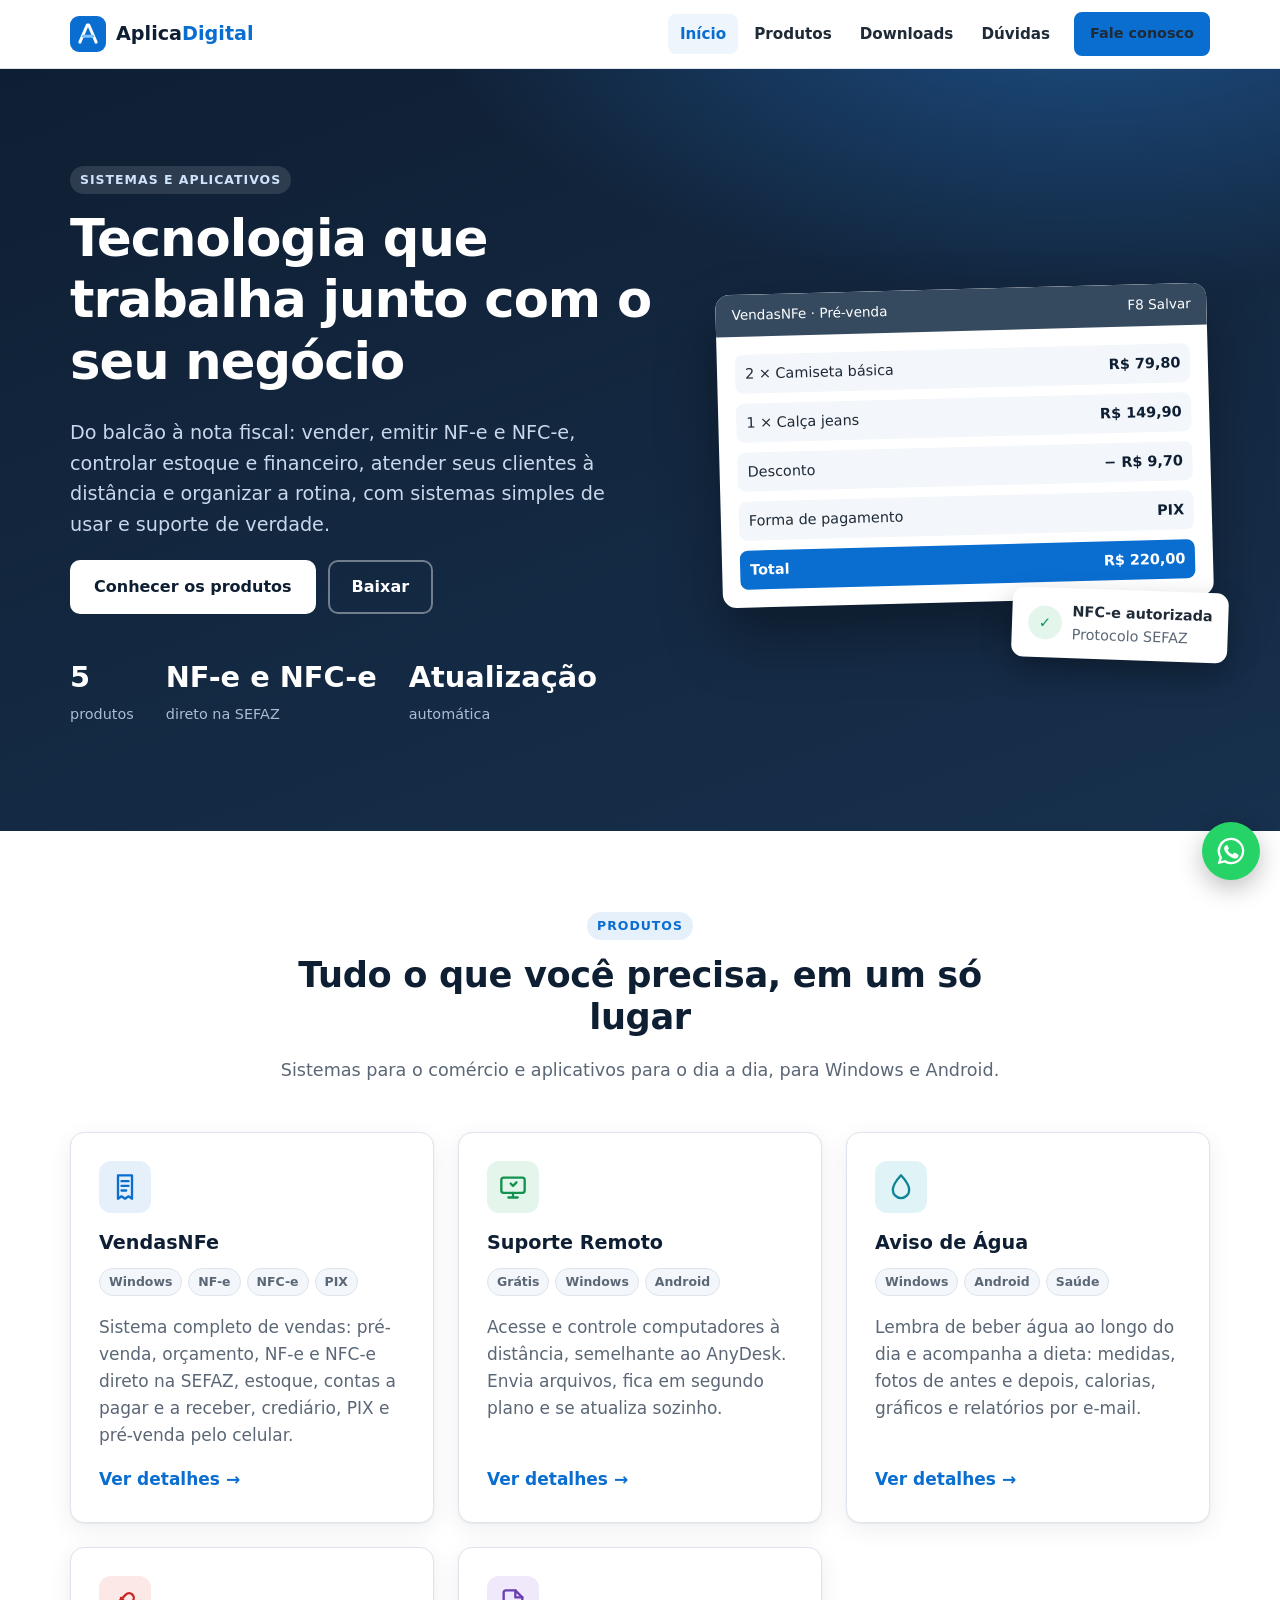
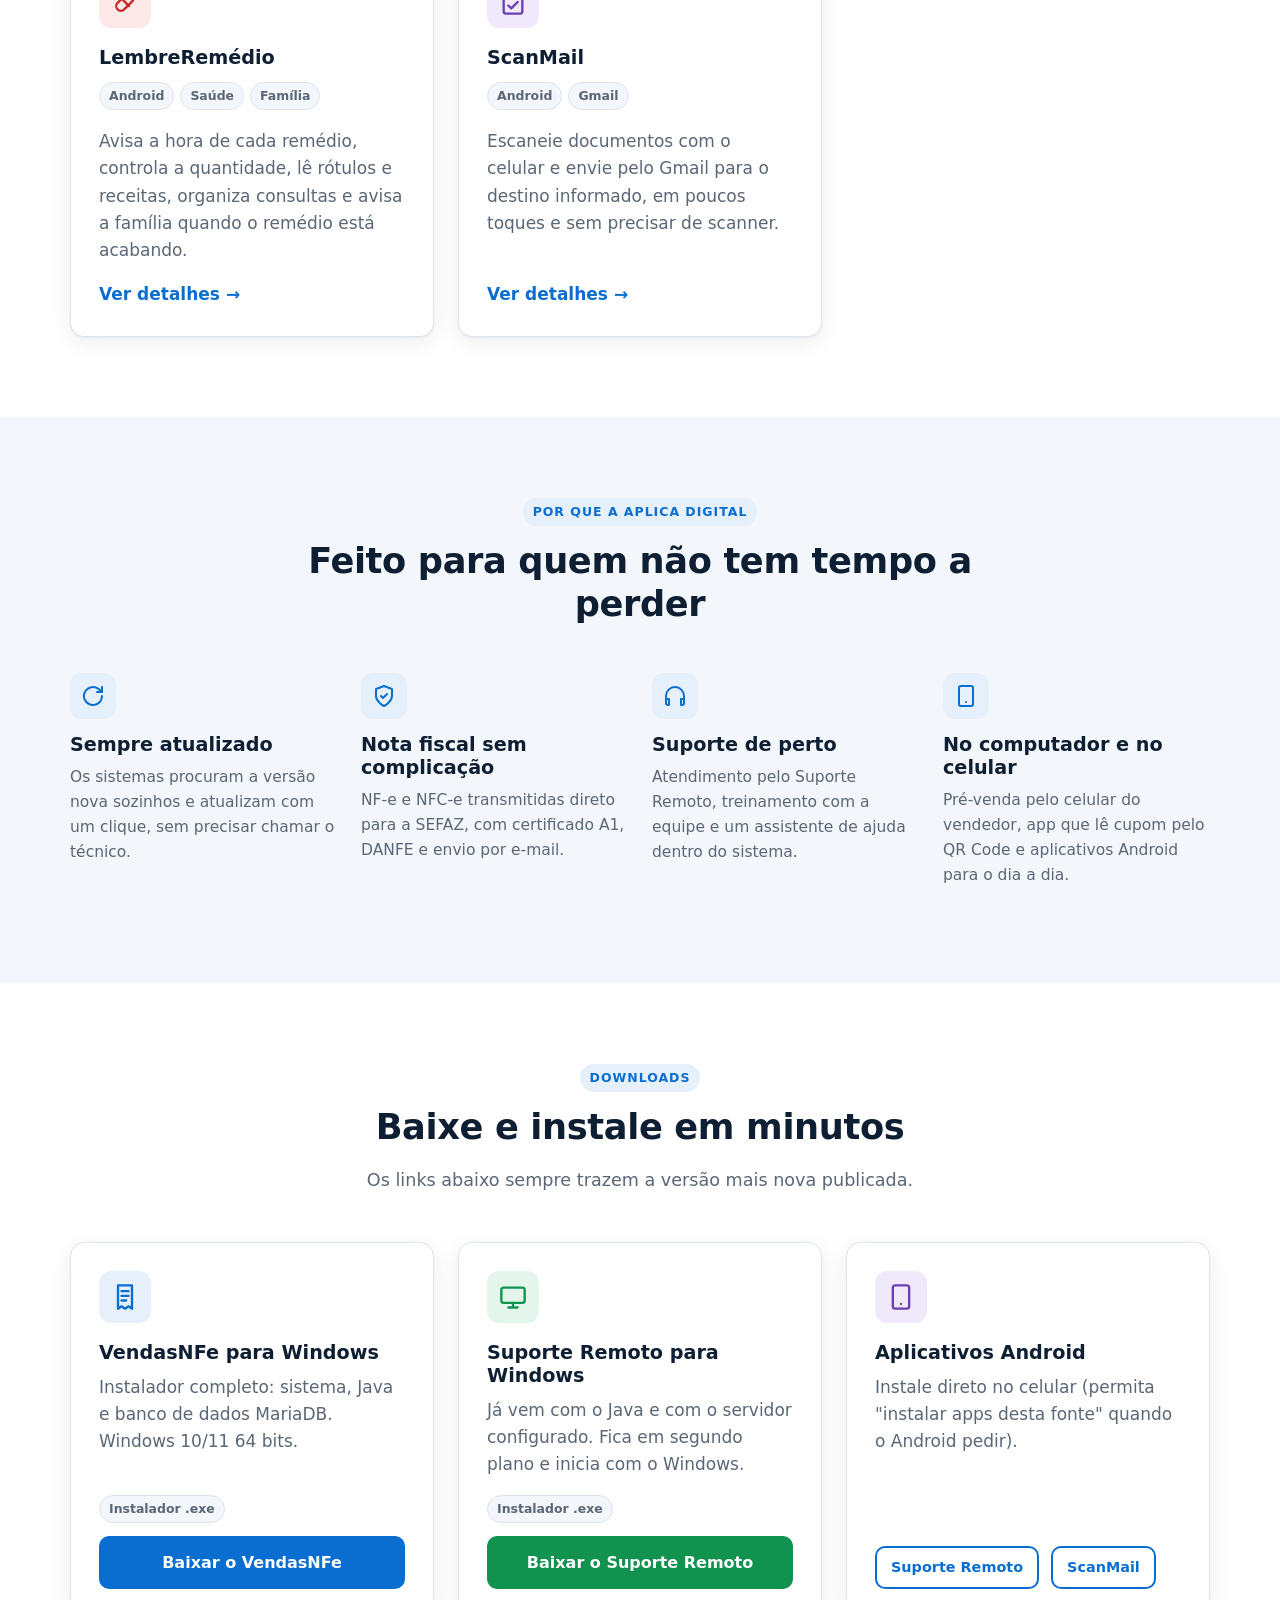
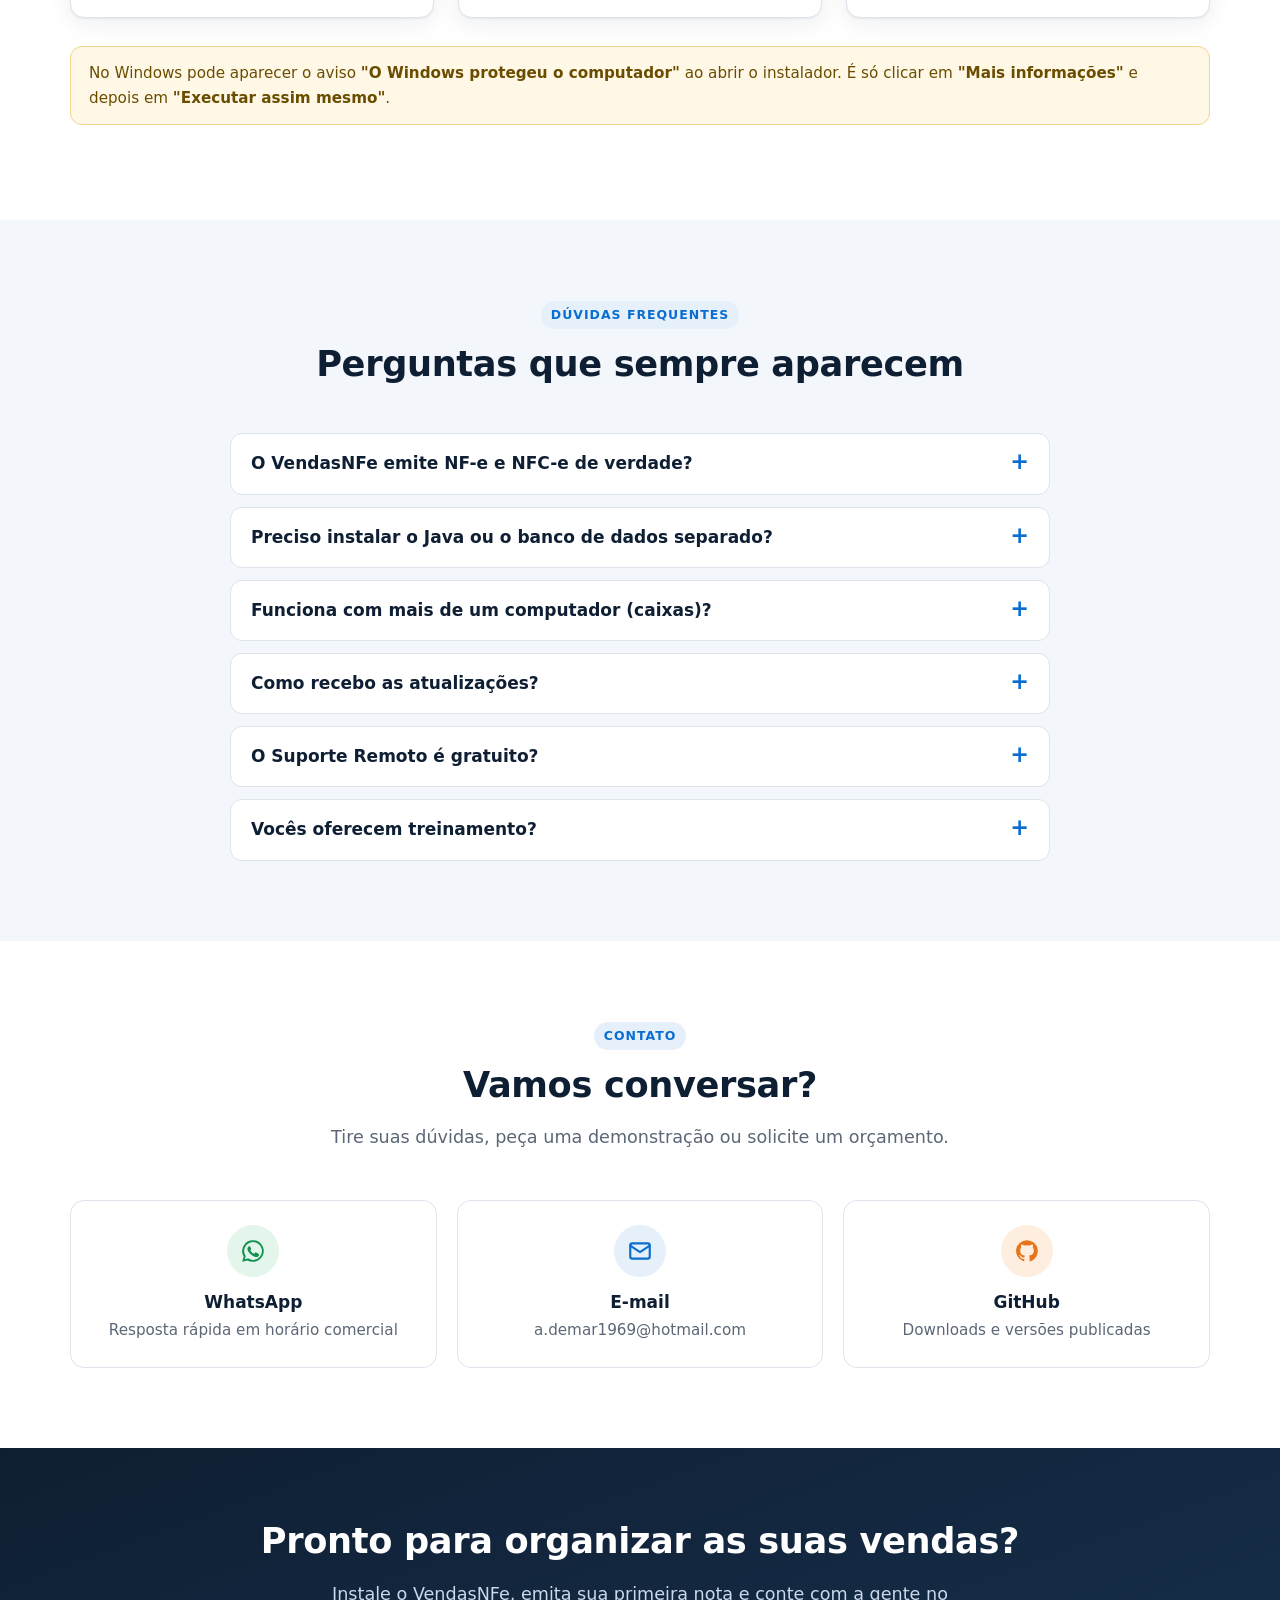
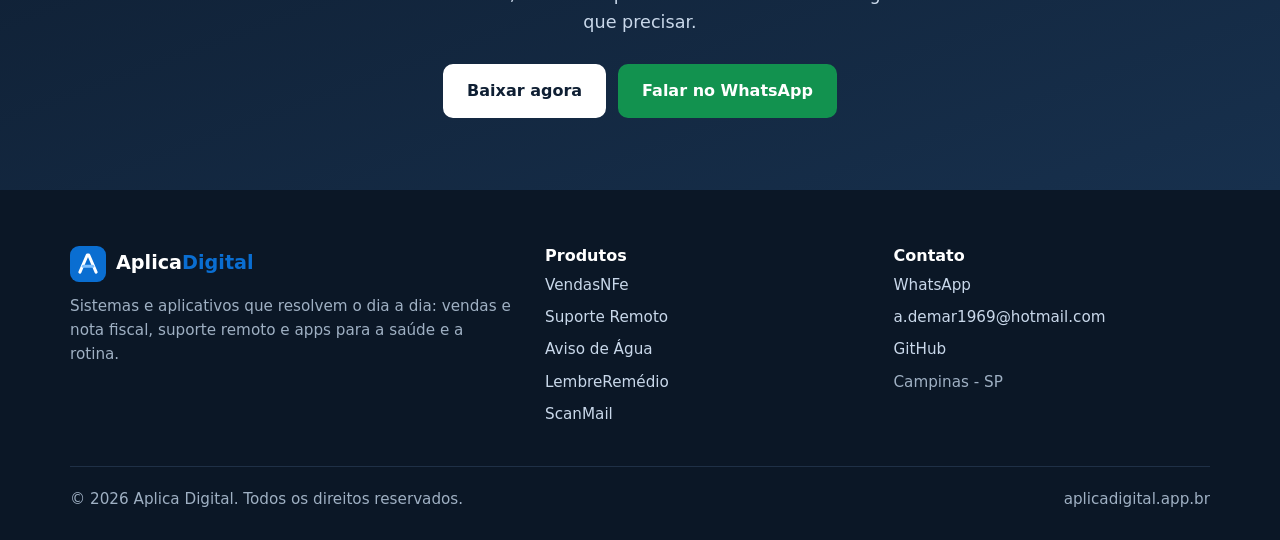
==== index.html @ 0c5839d2 "Remove o NewSystem do site (5 produtos) Co-Authored-By: Claude Opus 5.5 <noreply@anthropic.com>" ====
<!doctype html>
<html lang="pt-BR" data-base="">
<head>
  <meta charset="utf-8">
  <meta name="viewport" content="width=device-width, initial-scale=1">
  <title>Aplica Digital | Sistemas de vendas, nota fiscal e aplicativos</title>
  <meta name="description" content="Aplica Digital: VendasNFe (vendas, NF-e e NFC-e), Suporte Remoto gratuito e aplicativos para o dia a dia. Instale, teste e fale com a gente.">
  <link rel="canonical" href="https://aplicadigital.app.br/">
  <meta property="og:title" content="Aplica Digital">
  <meta property="og:description" content="Sistemas de vendas com NF-e/NFC-e, suporte remoto e aplicativos para o dia a dia.">
  <meta property="og:url" content="https://aplicadigital.app.br/">
  <meta property="og:type" content="website">
  <meta name="theme-color" content="#0f1f33">
  <link rel="icon" href="favicon.svg" type="image/svg+xml">
  <link rel="stylesheet" href="assets/estilo.css">
</head>
<body data-pagina="inicio">

<main>
  <!-- ===================== CAPA ===================== -->
  <section class="capa">
    <div class="container">
      <div>
        <span class="etiqueta">Sistemas e aplicativos</span>
        <h1>Tecnologia que trabalha junto com o seu negócio</h1>
        <p class="lead">Do balcão à nota fiscal: vender, emitir NF-e e NFC-e, controlar estoque e financeiro, atender
          seus clientes à distância e organizar a rotina, com sistemas simples de usar e suporte de verdade.</p>
        <div class="botoes">
          <a class="botao claro" href="#produtos">Conhecer os produtos</a>
          <a class="botao contorno" style="color:#fff;border-color:#ffffff66" href="#downloads">Baixar</a>
        </div>
        <div class="numeros">
          <div><b>5</b><span>produtos</span></div>
          <div><b>NF-e e NFC-e</b><span>direto na SEFAZ</span></div>
          <div><b>Atualização</b><span>automática</span></div>
        </div>
      </div>
      <div class="ilustracao" aria-hidden="true">
        <div class="janela">
          <div class="barra"><span>VendasNFe · Pré-venda</span><span>F8 Salvar</span></div>
          <div class="corpo">
            <div class="linha"><span>2 × Camiseta básica</span><b>R$ 79,80</b></div>
            <div class="linha"><span>1 × Calça jeans</span><b>R$ 149,90</b></div>
            <div class="linha"><span>Desconto</span><b>− R$ 9,70</b></div>
            <div class="linha"><span>Forma de pagamento</span><b>PIX</b></div>
            <div class="linha total"><span>Total</span><b>R$ 220,00</b></div>
          </div>
        </div>
        <div class="selo-flutuante"><i>✓</i><div><b>NFC-e autorizada</b><br><span style="color:#5b6776">Protocolo SEFAZ</span></div></div>
      </div>
    </div>
  </section>

  <!-- ===================== PRODUTOS ===================== -->
  <section class="secao" id="produtos">
    <div class="container">
      <div class="titulo-secao">
        <span class="etiqueta">Produtos</span>
        <h2>Tudo o que você precisa, em um só lugar</h2>
        <p>Sistemas para o comércio e aplicativos para o dia a dia, para Windows e Android.</p>
      </div>
      <div class="grade">
        <article class="cartao">
          <div class="icone c-azul"><svg viewBox="0 0 24 24" fill="none" stroke="currentColor" stroke-width="2" stroke-linecap="round" stroke-linejoin="round"><path d="M6 2h12v20l-3-2-3 2-3-2-3 2Z"/><path d="M9 7h6M9 11h6M9 15h4"/></svg></div>
          <h3>VendasNFe</h3>
          <div class="tags"><span class="tag">Windows</span><span class="tag">NF-e</span><span class="tag">NFC-e</span><span class="tag">PIX</span></div>
          <p>Sistema completo de vendas: pré-venda, orçamento, NF-e e NFC-e direto na SEFAZ, estoque, contas a pagar e a receber, crediário, PIX e pré-venda pelo celular.</p>
          <a class="mais" href="produtos/vendasnfe.html">Ver detalhes</a>
        </article>
        <article class="cartao">
          <div class="icone c-verde"><svg viewBox="0 0 24 24" fill="none" stroke="currentColor" stroke-width="2" stroke-linecap="round" stroke-linejoin="round"><rect x="2" y="4" width="20" height="13" rx="2"/><path d="M8 21h8M12 17v4"/><path d="m10 9 2 2 3-3"/></svg></div>
          <h3>Suporte Remoto</h3>
          <div class="tags"><span class="tag">Grátis</span><span class="tag">Windows</span><span class="tag">Android</span></div>
          <p>Acesse e controle computadores à distância, semelhante ao AnyDesk. Envia arquivos, fica em segundo plano e se atualiza sozinho.</p>
          <a class="mais" href="produtos/suporte-remoto.html">Ver detalhes</a>
        </article>
        <article class="cartao">
          <div class="icone c-agua"><svg viewBox="0 0 24 24" fill="none" stroke="currentColor" stroke-width="2" stroke-linecap="round" stroke-linejoin="round"><path d="M12 2s7 7.6 7 12.5a7 7 0 0 1-14 0C5 9.6 12 2 12 2Z"/></svg></div>
          <h3>Aviso de Água</h3>
          <div class="tags"><span class="tag">Windows</span><span class="tag">Android</span><span class="tag">Saúde</span></div>
          <p>Lembra de beber água ao longo do dia e acompanha a dieta: medidas, fotos de antes e depois, calorias, gráficos e relatórios por e-mail.</p>
          <a class="mais" href="produtos/aviso-de-agua.html">Ver detalhes</a>
        </article>
        <article class="cartao">
          <div class="icone c-vermelho"><svg viewBox="0 0 24 24" fill="none" stroke="currentColor" stroke-width="2" stroke-linecap="round" stroke-linejoin="round"><rect x="3" y="8" width="18" height="8" rx="4" transform="rotate(-45 12 12)"/><path d="m8.5 8.5 7 7"/></svg></div>
          <h3>LembreRemédio</h3>
          <div class="tags"><span class="tag">Android</span><span class="tag">Saúde</span><span class="tag">Família</span></div>
          <p>Avisa a hora de cada remédio, controla a quantidade, lê rótulos e receitas, organiza consultas e avisa a família quando o remédio está acabando.</p>
          <a class="mais" href="produtos/lembre-remedio.html">Ver detalhes</a>
        </article>
        <article class="cartao">
          <div class="icone c-roxo"><svg viewBox="0 0 24 24" fill="none" stroke="currentColor" stroke-width="2" stroke-linecap="round" stroke-linejoin="round"><path d="M14 2H6a2 2 0 0 0-2 2v16a2 2 0 0 0 2 2h12a2 2 0 0 0 2-2V8Z"/><path d="M14 2v6h6"/><path d="m8 15 2.5 2.5L16 12"/></svg></div>
          <h3>ScanMail</h3>
          <div class="tags"><span class="tag">Android</span><span class="tag">Gmail</span></div>
          <p>Escaneie documentos com o celular e envie pelo Gmail para o destino informado, em poucos toques e sem precisar de scanner.</p>
          <a class="mais" href="produtos/scanmail.html">Ver detalhes</a>
        </article>
      </div>
    </div>
  </section>

  <!-- ===================== VANTAGENS ===================== -->
  <section class="secao cinza">
    <div class="container">
      <div class="titulo-secao">
        <span class="etiqueta">Por que a Aplica Digital</span>
        <h2>Feito para quem não tem tempo a perder</h2>
      </div>
      <div class="vantagens">
        <div class="vantagem">
          <div class="icone"><svg viewBox="0 0 24 24" fill="none" stroke="currentColor" stroke-width="2" stroke-linecap="round" stroke-linejoin="round"><path d="M21 12a9 9 0 1 1-3-6.7L21 8"/><path d="M21 3v5h-5"/></svg></div>
          <h3>Sempre atualizado</h3>
          <p>Os sistemas procuram a versão nova sozinhos e atualizam com um clique, sem precisar chamar o técnico.</p>
        </div>
        <div class="vantagem">
          <div class="icone"><svg viewBox="0 0 24 24" fill="none" stroke="currentColor" stroke-width="2" stroke-linecap="round" stroke-linejoin="round"><path d="M12 22s8-4 8-10V5l-8-3-8 3v7c0 6 8 10 8 10Z"/><path d="m9 12 2 2 4-4"/></svg></div>
          <h3>Nota fiscal sem complicação</h3>
          <p>NF-e e NFC-e transmitidas direto para a SEFAZ, com certificado A1, DANFE e envio por e-mail.</p>
        </div>
        <div class="vantagem">
          <div class="icone"><svg viewBox="0 0 24 24" fill="none" stroke="currentColor" stroke-width="2" stroke-linecap="round" stroke-linejoin="round"><path d="M3 18v-6a9 9 0 0 1 18 0v6"/><path d="M21 19a2 2 0 0 1-2 2h-1v-6h3ZM3 19a2 2 0 0 0 2 2h1v-6H3Z"/></svg></div>
          <h3>Suporte de perto</h3>
          <p>Atendimento pelo Suporte Remoto, treinamento com a equipe e um assistente de ajuda dentro do sistema.</p>
        </div>
        <div class="vantagem">
          <div class="icone"><svg viewBox="0 0 24 24" fill="none" stroke="currentColor" stroke-width="2" stroke-linecap="round" stroke-linejoin="round"><rect x="5" y="2" width="14" height="20" rx="2"/><path d="M12 18h.01"/></svg></div>
          <h3>No computador e no celular</h3>
          <p>Pré-venda pelo celular do vendedor, app que lê cupom pelo QR Code e aplicativos Android para o dia a dia.</p>
        </div>
      </div>
    </div>
  </section>

  <!-- ===================== DOWNLOADS ===================== -->
  <section class="secao" id="downloads">
    <div class="container">
      <div class="titulo-secao">
        <span class="etiqueta">Downloads</span>
        <h2>Baixe e instale em minutos</h2>
        <p>Os links abaixo sempre trazem a versão mais nova publicada.</p>
      </div>
      <div class="grade">
        <div class="cartao">
          <div class="icone c-azul"><svg viewBox="0 0 24 24" fill="none" stroke="currentColor" stroke-width="2" stroke-linecap="round" stroke-linejoin="round"><path d="M6 2h12v20l-3-2-3 2-3-2-3 2Z"/><path d="M9 7h6M9 11h6M9 15h4"/></svg></div>
          <h3>VendasNFe para Windows</h3>
          <p>Instalador completo: sistema, Java e banco de dados MariaDB. Windows 10/11 64 bits.</p>
          <p class="tag" id="v-vendas" style="align-self:flex-start;flex:none">Instalador .exe</p>
          <a class="botao" data-release="ademar1969/InstaladorVendasNfe" data-arquivo="^VendasNFe-Setup-.*\.exe$" data-versao-em="v-vendas"
             href="https://github.com/ademar1969/InstaladorVendasNfe/releases/latest">Baixar o VendasNFe</a>
        </div>
        <div class="cartao">
          <div class="icone c-verde"><svg viewBox="0 0 24 24" fill="none" stroke="currentColor" stroke-width="2" stroke-linecap="round" stroke-linejoin="round"><rect x="2" y="4" width="20" height="13" rx="2"/><path d="M8 21h8M12 17v4"/></svg></div>
          <h3>Suporte Remoto para Windows</h3>
          <p>Já vem com o Java e com o servidor configurado. Fica em segundo plano e inicia com o Windows.</p>
          <p class="tag" id="v-remoto" style="align-self:flex-start;flex:none">Instalador .exe</p>
          <a class="botao verde" data-release="ademar1969/suporte-remoto" data-arquivo="^SuporteRemoto-Setup-.*\.exe$" data-versao-em="v-remoto"
             href="https://github.com/ademar1969/suporte-remoto/releases/latest">Baixar o Suporte Remoto</a>
        </div>
        <div class="cartao">
          <div class="icone c-roxo"><svg viewBox="0 0 24 24" fill="none" stroke="currentColor" stroke-width="2" stroke-linecap="round" stroke-linejoin="round"><rect x="5" y="2" width="14" height="20" rx="2"/><path d="M12 18h.01"/></svg></div>
          <h3>Aplicativos Android</h3>
          <p>Instale direto no celular (permita "instalar apps desta fonte" quando o Android pedir).</p>
          <div class="botoes" style="margin-top:auto">
            <a class="botao contorno pequeno" data-release="ademar1969/suporte-remoto" data-arquivo="\.apk$"
               href="https://github.com/ademar1969/suporte-remoto/releases/latest">Suporte Remoto</a>
            <a class="botao contorno pequeno" data-release="ademar1969/scanmail" data-arquivo="\.apk$"
               href="https://github.com/ademar1969/scanmail/releases/latest">ScanMail</a>
          </div>
        </div>
      </div>
      <p class="aviso" style="margin-top:28px">No Windows pode aparecer o aviso <b>"O Windows protegeu o computador"</b> ao abrir o instalador.
        É só clicar em <b>"Mais informações"</b> e depois em <b>"Executar assim mesmo"</b>.</p>
    </div>
  </section>

  <!-- ===================== DUVIDAS ===================== -->
  <section class="secao cinza" id="duvidas">
    <div class="container">
      <div class="titulo-secao">
        <span class="etiqueta">Dúvidas frequentes</span>
        <h2>Perguntas que sempre aparecem</h2>
      </div>
      <div class="perguntas">
        <details><summary>O VendasNFe emite NF-e e NFC-e de verdade?</summary>
          <p>Sim. O sistema transmite direto para os webservices da SEFAZ (NF-e 4.00 e NFC-e), com certificado digital A1. Também consulta e cancela notas na SEFAZ e envia o DANFE por e-mail.</p></details>
        <details><summary>Preciso instalar o Java ou o banco de dados separado?</summary>
          <p>Não. O instalador do VendasNFe já instala o Java e o MariaDB, cria o banco e os atalhos. O Suporte Remoto também já vem com o Java.</p></details>
        <details><summary>Funciona com mais de um computador (caixas)?</summary>
          <p>Sim. Um computador fica como servidor do banco de dados e os outros caixas apontam para ele. O banco também pode ficar em um servidor na nuvem.</p></details>
        <details><summary>Como recebo as atualizações?</summary>
          <p>Automaticamente. Ao entrar, o sistema procura versão nova, mostra o que mudou e atualiza com um clique. Você pode deixar para depois.</p></details>
        <details><summary>O Suporte Remoto é gratuito?</summary>
          <p>Sim. Basta instalar, passar o número do ID que aparece na tela e quem vai te atender se conecta com a sua permissão.</p></details>
        <details><summary>Vocês oferecem treinamento?</summary>
          <p>Sim. Pelo próprio VendasNFe dá para agendar um treinamento com a equipe, além do assistente de ajuda que explica cada tela.</p></details>
      </div>
    </div>
  </section>

  <!-- ===================== CONTATO ===================== -->
  <section class="secao" id="contato">
    <div class="container">
      <div class="titulo-secao">
        <span class="etiqueta">Contato</span>
        <h2>Vamos conversar?</h2>
        <p>Tire suas dúvidas, peça uma demonstração ou solicite um orçamento.</p>
      </div>
      <div class="contatos" id="lista-contatos"></div>
    </div>
  </section>

  <section class="chamada">
    <div class="container">
      <h2>Pronto para organizar as suas vendas?</h2>
      <p>Instale o VendasNFe, emita sua primeira nota e conte com a gente no que precisar.</p>
      <div class="botoes">
        <a class="botao claro" href="#downloads">Baixar agora</a>
        <a class="botao verde" href="#contato" data-whats="Olá! Quero conhecer o VendasNFe.">Falar no WhatsApp</a>
      </div>
    </div>
  </section>
</main>

<script src="assets/site.js"></script>
</body>
</html>
---- assets/estilo.css ----
/* Aplica Digital - estilo do site */
:root {
  --azul: #0a6ed1;
  --azul-escuro: #0854a0;
  --marinho: #0f1f33;
  --marinho-2: #17304d;
  --texto: #1f2a37;
  --texto-2: #5b6776;
  --fundo: #ffffff;
  --fundo-2: #f3f6fa;
  --borda: #dde4ec;
  --verde: #12924f;
  --laranja: #e8731a;
  --raio: 14px;
  --sombra: 0 1px 2px rgba(15, 31, 51, .06), 0 6px 24px rgba(15, 31, 51, .07);
  --largura: 1140px;
}
* { box-sizing: border-box; }
html { scroll-behavior: smooth; }
[id] { scroll-margin-top: 76px; }
body {
  margin: 0;
  font-family: "Segoe UI", system-ui, -apple-system, Roboto, "Helvetica Neue", Arial, sans-serif;
  font-size: 17px;
  line-height: 1.6;
  color: var(--texto);
  background: var(--fundo);
}
img, svg { max-width: 100%; display: block; }
a { color: var(--azul); }
h1, h2, h3 { line-height: 1.2; margin: 0 0 .5em; color: var(--marinho); }
h1 { font-size: clamp(2rem, 4.5vw, 3.2rem); letter-spacing: -.02em; }
h2 { font-size: clamp(1.6rem, 3vw, 2.2rem); letter-spacing: -.01em; }
h3 { font-size: 1.2rem; }
p { margin: 0 0 1em; }
.container { width: min(var(--largura), 100% - 32px); margin-inline: auto; }
.secao { padding: 80px 0; }
.secao.cinza { background: var(--fundo-2); }
.titulo-secao { text-align: center; max-width: 720px; margin: 0 auto 48px; }
.titulo-secao p { color: var(--texto-2); font-size: 1.1rem; }
.etiqueta {
  display: inline-block; font-size: .78rem; font-weight: 700; letter-spacing: .08em; text-transform: uppercase;
  color: var(--azul); background: #e6f0fb; padding: 4px 10px; border-radius: 999px; margin-bottom: 14px;
}

/* ---------- topo */
.topo {
  position: sticky; top: 0; z-index: 50; background: rgba(255, 255, 255, .92);
  backdrop-filter: saturate(180%) blur(10px); border-bottom: 1px solid var(--borda);
}
.topo .container { display: flex; align-items: center; justify-content: space-between; height: 68px; gap: 16px; }
.marca { display: flex; align-items: center; gap: 10px; text-decoration: none; color: var(--marinho); font-weight: 800; font-size: 1.2rem; }
.marca svg { width: 36px; height: 36px; }
.marca span b { color: var(--azul); }
.menu { display: flex; align-items: center; gap: 4px; }
.menu a { text-decoration: none; color: var(--texto); font-weight: 600; font-size: .95rem; padding: 8px 12px; border-radius: 8px; }
.menu a:hover, .menu a.ativo { color: var(--azul); background: #eef5fd; }
.menu .botao { margin-left: 8px; }
.abrir-menu { display: none; background: none; border: 1px solid var(--borda); border-radius: 8px; padding: 8px 10px; cursor: pointer; }
.abrir-menu svg { width: 22px; height: 22px; }

/* ---------- botoes */
.botao {
  display: inline-flex; align-items: center; justify-content: center; gap: 8px;
  padding: 12px 22px; border-radius: 10px; font-weight: 700; font-size: 1rem; text-decoration: none;
  border: 2px solid var(--azul); background: var(--azul); color: #fff; cursor: pointer; transition: .15s;
}
.botao:hover { background: var(--azul-escuro); border-color: var(--azul-escuro); }
.botao.contorno { background: transparent; color: var(--azul); }
.botao.contorno:hover { background: #eef5fd; }
.botao.claro { background: #fff; color: var(--marinho); border-color: #fff; }
.botao.claro:hover { background: #e9f1fb; }
.botao.verde { background: var(--verde); border-color: var(--verde); }
.botao.verde:hover { background: #0c7a41; border-color: #0c7a41; }
.botao.pequeno { padding: 8px 14px; font-size: .9rem; }
.botao svg { width: 20px; height: 20px; flex: none; }
.botoes { display: flex; flex-wrap: wrap; gap: 12px; }

/* ---------- capa */
.capa {
  background: radial-gradient(1100px 500px at 85% -10%, #1d4f86 0%, transparent 60%), linear-gradient(160deg, var(--marinho) 0%, var(--marinho-2) 100%);
  color: #fff; padding: 96px 0 104px; overflow: hidden;
}
.capa .container { display: grid; grid-template-columns: 1.1fr .9fr; gap: 48px; align-items: center; }
.capa h1 { color: #fff; }
.capa p.lead { font-size: 1.2rem; color: #c9d8ea; max-width: 560px; }
.capa .etiqueta { background: rgba(255, 255, 255, .12); color: #cfe3fb; }
.capa .numeros { display: flex; gap: 32px; margin-top: 40px; flex-wrap: wrap; }
.capa .numeros b { display: block; font-size: 1.8rem; color: #fff; }
.capa .numeros span { color: #a9bdd4; font-size: .9rem; }
.ilustracao { position: relative; }
.janela {
  background: #fff; border-radius: 14px; box-shadow: 0 30px 60px rgba(0, 0, 0, .35); overflow: hidden; color: var(--texto);
  transform: rotate(-1.5deg);
}
.janela .barra { background: #354a5f; color: #fff; padding: 10px 16px; font-size: .85rem; display: flex; justify-content: space-between; }
.janela .corpo { padding: 18px; display: grid; gap: 10px; }
.janela .linha { display: flex; justify-content: space-between; font-size: .9rem; padding: 8px 10px; border-radius: 8px; background: var(--fundo-2); }
.janela .linha b { color: var(--marinho); }
.janela .total { background: var(--azul); color: #fff; font-weight: 700; }
.janela .total b { color: #fff; }
.selo-flutuante {
  position: absolute; right: -18px; bottom: -58px; background: #fff; color: var(--texto); border-radius: 12px; padding: 12px 16px;
  box-shadow: 0 14px 30px rgba(0, 0, 0, .3); font-size: .9rem; display: flex; gap: 10px; align-items: center; transform: rotate(2deg);
}
.selo-flutuante i { width: 34px; height: 34px; border-radius: 50%; background: #e4f6ec; display: grid; place-items: center; font-style: normal; color: var(--verde); font-weight: 800; }

/* ---------- cartoes de produto */
.grade { display: grid; grid-template-columns: repeat(3, 1fr); gap: 24px; }
.cartao {
  background: #fff; border: 1px solid var(--borda); border-radius: var(--raio); padding: 28px; box-shadow: var(--sombra);
  display: flex; flex-direction: column; transition: transform .15s, box-shadow .15s;
}
.cartao:hover { transform: translateY(-3px); box-shadow: 0 2px 4px rgba(15, 31, 51, .06), 0 16px 36px rgba(15, 31, 51, .12); }
.cartao .icone { width: 52px; height: 52px; border-radius: 12px; display: grid; place-items: center; margin-bottom: 18px; }
.cartao .icone svg { width: 28px; height: 28px; }
.cartao p { color: var(--texto-2); flex: 1; }
.cartao .tags { display: flex; flex-wrap: wrap; gap: 6px; margin: 4px 0 18px; }
.tag { font-size: .78rem; font-weight: 600; padding: 3px 9px; border-radius: 999px; background: var(--fundo-2); color: var(--texto-2); border: 1px solid var(--borda); }
.cartao .mais { font-weight: 700; text-decoration: none; display: inline-flex; gap: 6px; align-items: center; }
.cartao .mais:after { content: "→"; transition: transform .15s; }
.cartao:hover .mais:after { transform: translateX(4px); }
.c-azul { background: #e6f0fb; color: var(--azul); }
.c-verde { background: #e4f6ec; color: var(--verde); }
.c-laranja { background: #fdeedf; color: var(--laranja); }
.c-roxo { background: #efe9fb; color: #6a3fb0; }
.c-agua { background: #e0f4f8; color: #0e8597; }
.c-vermelho { background: #fde8e8; color: #c62828; }

/* ---------- vantagens */
.vantagens { display: grid; grid-template-columns: repeat(4, 1fr); gap: 24px; }
.vantagem { text-align: left; }
.vantagem .icone { width: 46px; height: 46px; border-radius: 12px; display: grid; place-items: center; margin-bottom: 14px; background: #e6f0fb; color: var(--azul); }
.vantagem .icone svg { width: 24px; height: 24px; }
.vantagem p { color: var(--texto-2); font-size: .97rem; }

/* ---------- pagina de produto */
.capa-produto { background: linear-gradient(160deg, var(--marinho) 0%, var(--marinho-2) 100%); color: #fff; padding: 72px 0; }
.capa-produto h1 { color: #fff; }
.capa-produto p.lead { color: #c9d8ea; font-size: 1.15rem; max-width: 720px; }
.capa-produto .etiqueta { background: rgba(255, 255, 255, .12); color: #cfe3fb; }
.trilha { font-size: .9rem; color: #a9bdd4; margin-bottom: 18px; }
.trilha a { color: #cfe3fb; text-decoration: none; }
.modulos { display: grid; grid-template-columns: repeat(2, 1fr); gap: 20px; }
.modulo { background: #fff; border: 1px solid var(--borda); border-radius: var(--raio); padding: 24px; }
.modulo h3 { display: flex; gap: 10px; align-items: center; }
.modulo h3 .icone { width: 36px; height: 36px; border-radius: 10px; display: grid; place-items: center; flex: none; }
.modulo h3 .icone svg { width: 20px; height: 20px; }
.modulo ul { margin: 0; padding-left: 20px; color: var(--texto-2); }
.modulo li { margin: 4px 0; }
.lista-check { list-style: none; padding: 0; margin: 0; display: grid; gap: 10px; }
.lista-check li { padding-left: 32px; position: relative; }
.lista-check li:before {
  content: "✓"; position: absolute; left: 0; top: 1px; width: 22px; height: 22px; border-radius: 50%;
  background: #e4f6ec; color: var(--verde); font-weight: 800; font-size: .8rem; display: grid; place-items: center;
}
.passos { counter-reset: passo; display: grid; gap: 16px; }
.passo { display: flex; gap: 16px; align-items: flex-start; background: #fff; border: 1px solid var(--borda); border-radius: var(--raio); padding: 18px 20px; }
.passo:before {
  counter-increment: passo; content: counter(passo); flex: none; width: 34px; height: 34px; border-radius: 50%;
  background: var(--azul); color: #fff; font-weight: 800; display: grid; place-items: center;
}
.passo p { margin: 0; color: var(--texto-2); }
.passo b { color: var(--texto); }
.duas-colunas { display: grid; grid-template-columns: 1fr 1fr; gap: 48px; align-items: start; }
.download {
  background: linear-gradient(135deg, #0a6ed1, #0854a0); color: #fff; border-radius: 18px; padding: 40px;
  display: flex; justify-content: space-between; align-items: center; gap: 24px; flex-wrap: wrap;
}
.download h2 { color: #fff; margin-bottom: 6px; }
.download p { color: #d7e7fa; margin: 0; }
.download .versao { font-size: .9rem; color: #bcd6f5; margin-top: 8px; }
.aviso { background: #fff8e6; border: 1px solid #f2d48a; border-radius: 12px; padding: 14px 18px; font-size: .95rem; color: #6b4d00; }

/* ---------- perguntas */
.perguntas { max-width: 820px; margin: 0 auto; display: grid; gap: 12px; }
.perguntas details { background: #fff; border: 1px solid var(--borda); border-radius: 12px; padding: 16px 20px; }
.perguntas summary { font-weight: 700; cursor: pointer; color: var(--marinho); list-style: none; display: flex; justify-content: space-between; gap: 16px; }
.perguntas summary::-webkit-details-marker { display: none; }
.perguntas summary:after { content: "+"; font-size: 1.4rem; line-height: 1; color: var(--azul); }
.perguntas details[open] summary:after { content: "−"; }
.perguntas details p { margin: 12px 0 0; color: var(--texto-2); }

/* ---------- contato e chamada */
.chamada { background: linear-gradient(160deg, var(--marinho), var(--marinho-2)); color: #fff; text-align: center; padding: 72px 0; }
.chamada h2 { color: #fff; }
.chamada p { color: #c9d8ea; font-size: 1.1rem; max-width: 640px; margin: 0 auto 28px; }
.chamada .botoes { justify-content: center; }
.contatos { display: grid; grid-template-columns: repeat(3, 1fr); gap: 20px; }
.contato { background: #fff; border: 1px solid var(--borda); border-radius: var(--raio); padding: 24px; text-align: center; text-decoration: none; color: var(--texto); }
.contato:hover { border-color: var(--azul); }
.contato .icone { width: 52px; height: 52px; margin: 0 auto 12px; border-radius: 50%; display: grid; place-items: center; }
.contato .icone svg { width: 26px; height: 26px; }
.contato b { display: block; color: var(--marinho); }
.contato span { color: var(--texto-2); font-size: .95rem; word-break: break-word; }

/* ---------- rodape */
.rodape { background: #0b1726; color: #9fb0c3; padding: 56px 0 28px; font-size: .95rem; }
.rodape .container > .colunas { display: grid; grid-template-columns: 1.4fr 1fr 1fr; gap: 32px; }
.rodape h3 { color: #fff; font-size: 1rem; }
.rodape a { color: #c9d8ea; text-decoration: none; }
.rodape a:hover { color: #fff; }
.rodape ul { list-style: none; padding: 0; margin: 0; display: grid; gap: 8px; }
.rodape .marca { color: #fff; margin-bottom: 12px; }
.rodape .copyright { border-top: 1px solid #1f3046; margin-top: 40px; padding-top: 20px; display: flex; justify-content: space-between; flex-wrap: wrap; gap: 12px; }

/* ---------- WhatsApp flutuante */
.whats-flutuante {
  position: fixed; right: 20px; bottom: 20px; z-index: 60; width: 58px; height: 58px; border-radius: 50%;
  background: #25d366; display: grid; place-items: center; box-shadow: 0 8px 24px rgba(0, 0, 0, .25);
}
.whats-flutuante svg { width: 32px; height: 32px; color: #fff; }

/* ---------- celular */
@media (max-width: 960px) {
  .grade, .vantagens { grid-template-columns: repeat(2, 1fr); }
  .capa .container, .duas-colunas { grid-template-columns: 1fr; }
  .ilustracao { max-width: 460px; }
  .rodape .container > .colunas { grid-template-columns: 1fr 1fr; }
}
@media (max-width: 760px) {
  body { font-size: 16px; }
  .secao { padding: 56px 0; }
  .menu {
    display: none; position: absolute; top: 68px; left: 0; right: 0; background: #fff; flex-direction: column; align-items: stretch;
    padding: 12px 16px 20px; border-bottom: 1px solid var(--borda); box-shadow: var(--sombra);
  }
  .menu.aberto { display: flex; }
  .menu .botao { margin: 8px 0 0; }
  .abrir-menu { display: block; }
  .grade, .vantagens, .modulos, .contatos { grid-template-columns: 1fr; }
  .capa { padding: 64px 0 80px; }
  .download { padding: 28px; }
  .rodape .container > .colunas { grid-template-columns: 1fr; }
  .selo-flutuante { right: 0; }
}
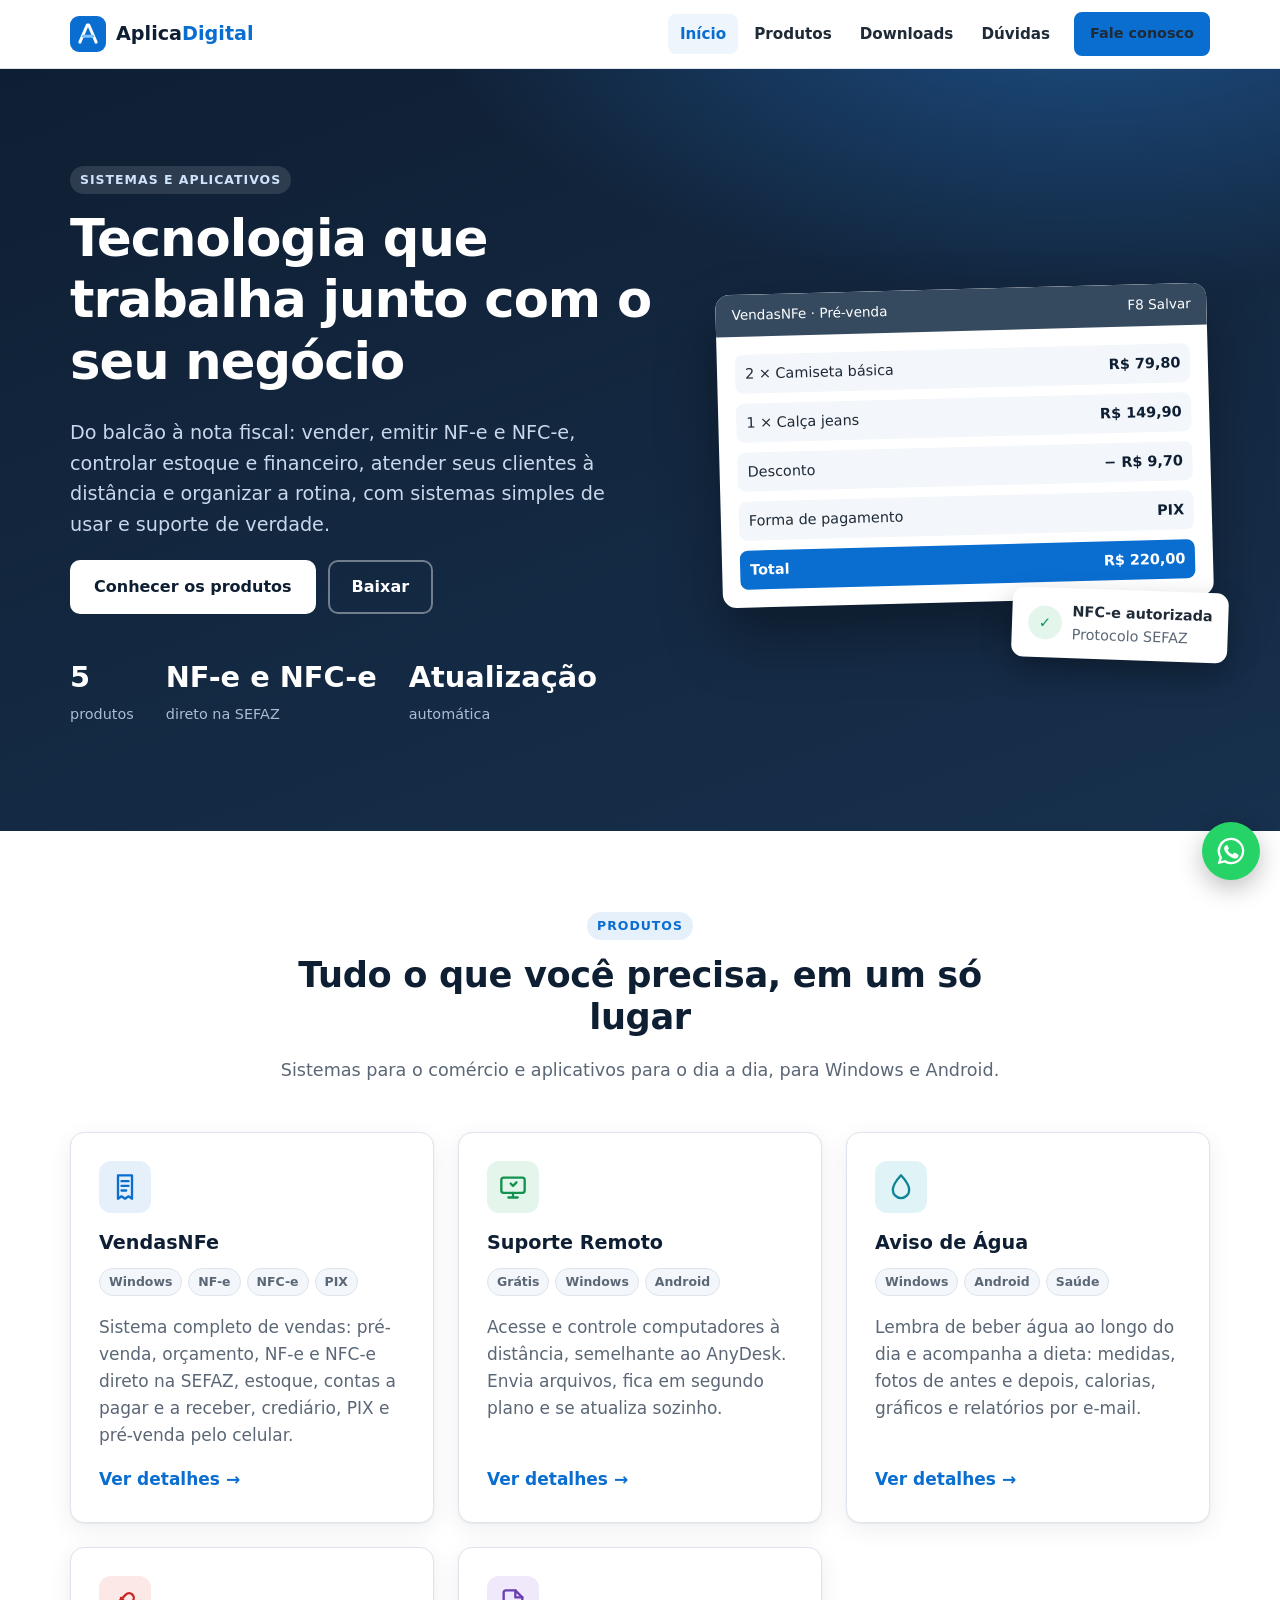
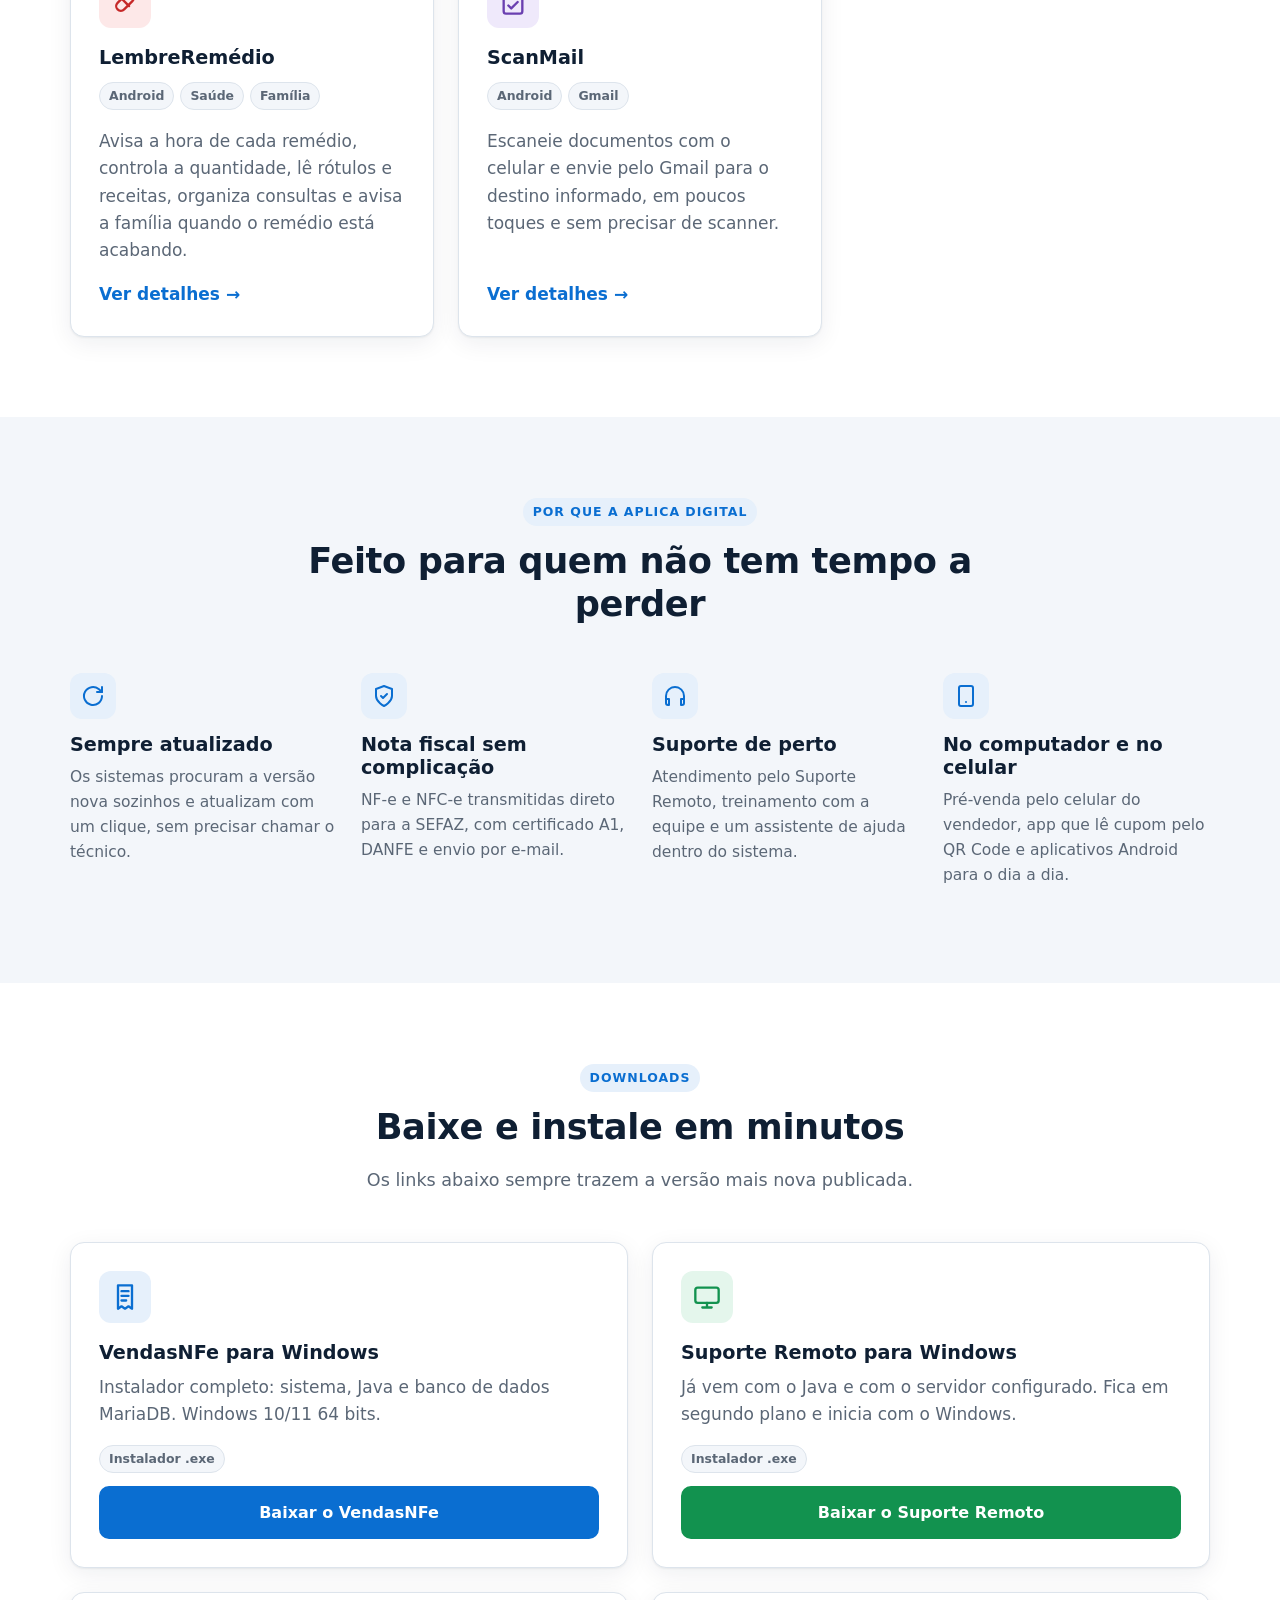
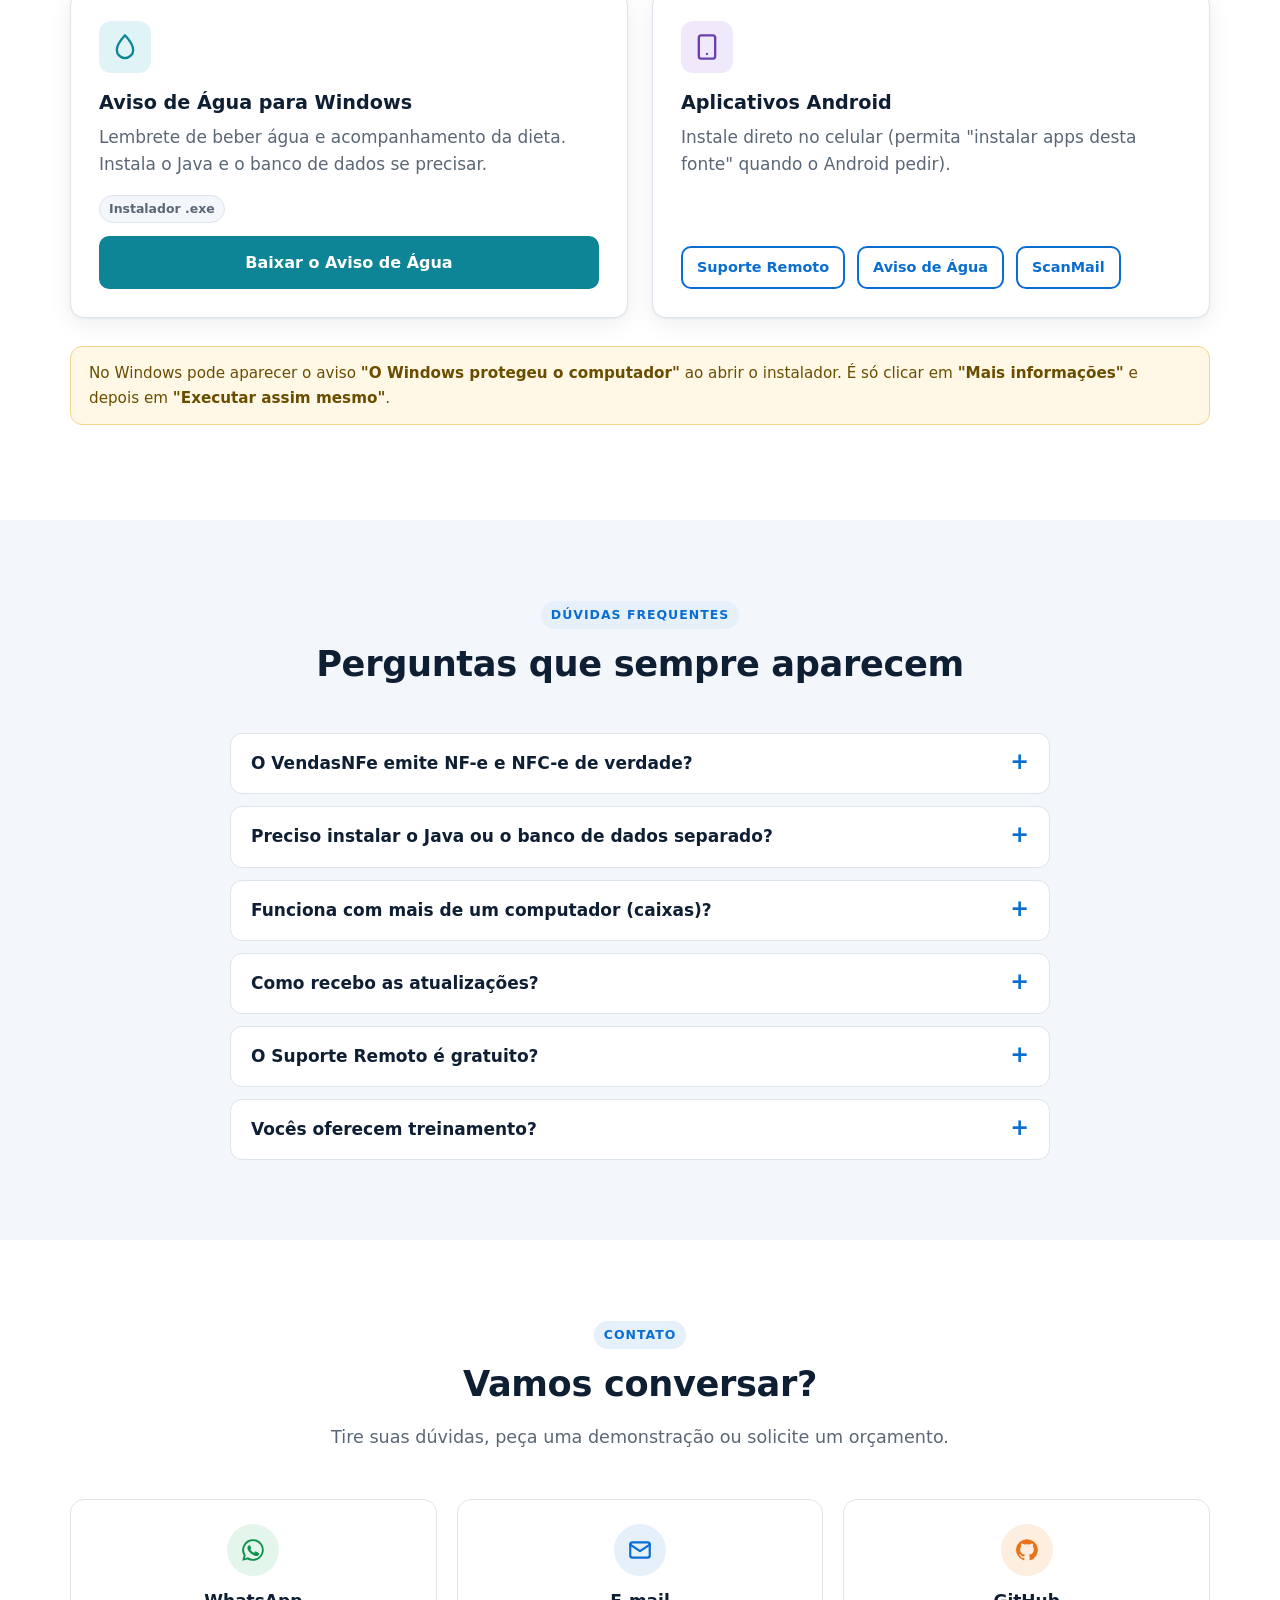
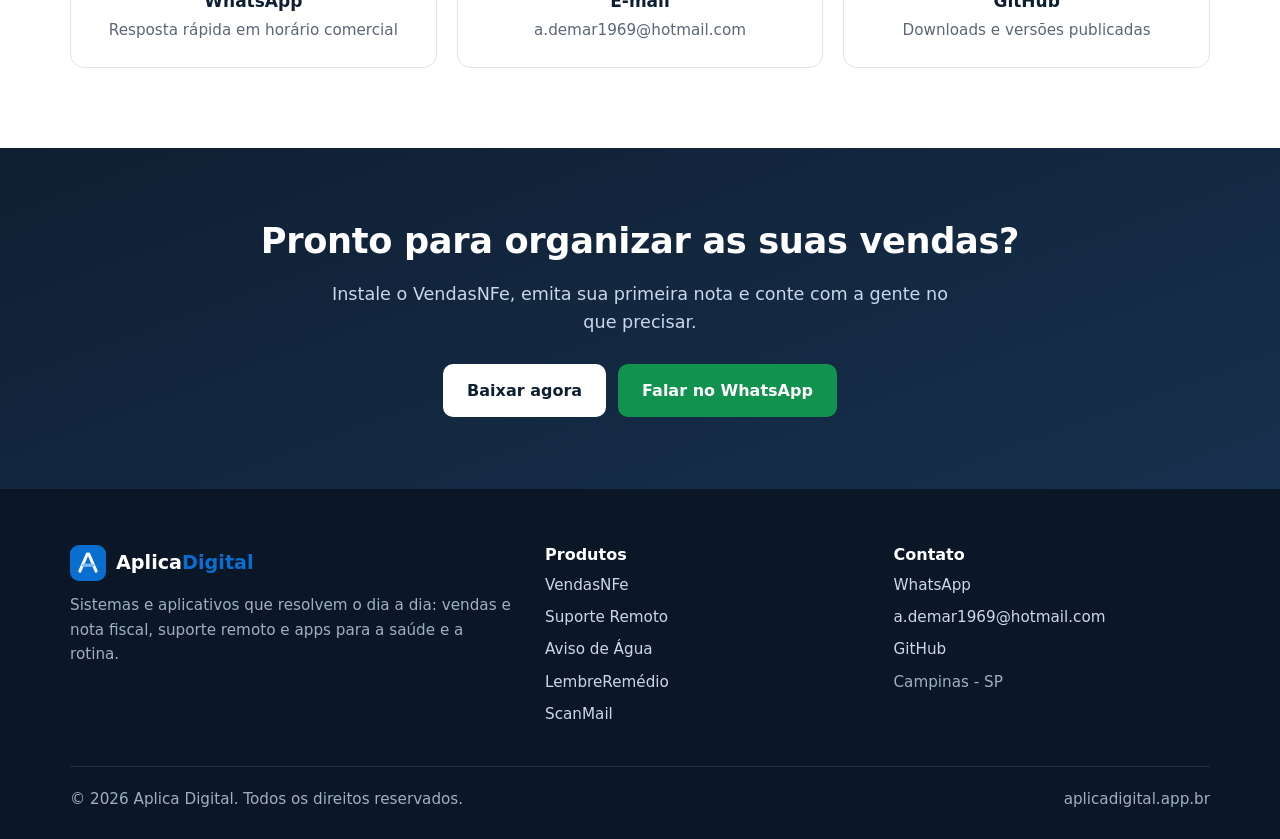
==== commit 8c63f361: "Aviso de Agua: download direto do instalador (Windows) e do APK (Android) Co-Authored-By: Claude Opu" ====
--- a/index.html
+++ b/index.html
@@ -139,7 +139,7 @@
         <h2>Baixe e instale em minutos</h2>
         <p>Os links abaixo sempre trazem a versão mais nova publicada.</p>
       </div>
-      <div class="grade">
+      <div class="grade duas">
         <div class="cartao">
           <div class="icone c-azul"><svg viewBox="0 0 24 24" fill="none" stroke="currentColor" stroke-width="2" stroke-linecap="round" stroke-linejoin="round"><path d="M6 2h12v20l-3-2-3 2-3-2-3 2Z"/><path d="M9 7h6M9 11h6M9 15h4"/></svg></div>
           <h3>VendasNFe para Windows</h3>
@@ -157,12 +157,22 @@
              href="https://github.com/ademar1969/suporte-remoto/releases/latest">Baixar o Suporte Remoto</a>
         </div>
         <div class="cartao">
+          <div class="icone c-agua"><svg viewBox="0 0 24 24" fill="none" stroke="currentColor" stroke-width="2" stroke-linecap="round" stroke-linejoin="round"><path d="M12 2s7 7.6 7 12.5a7 7 0 0 1-14 0C5 9.6 12 2 12 2Z"/></svg></div>
+          <h3>Aviso de Água para Windows</h3>
+          <p>Lembrete de beber água e acompanhamento da dieta. Instala o Java e o banco de dados se precisar.</p>
+          <p class="tag" id="v-agua" style="align-self:flex-start;flex:none">Instalador .exe</p>
+          <a class="botao" style="background:#0e8597;border-color:#0e8597" data-release="ademar1969/AvisodeAgua" data-arquivo="^AvisodeAgua-Setup-.*\.exe$" data-versao-em="v-agua"
+             href="https://github.com/ademar1969/AvisodeAgua/releases/latest">Baixar o Aviso de Água</a>
+        </div>
+        <div class="cartao">
           <div class="icone c-roxo"><svg viewBox="0 0 24 24" fill="none" stroke="currentColor" stroke-width="2" stroke-linecap="round" stroke-linejoin="round"><rect x="5" y="2" width="14" height="20" rx="2"/><path d="M12 18h.01"/></svg></div>
           <h3>Aplicativos Android</h3>
           <p>Instale direto no celular (permita "instalar apps desta fonte" quando o Android pedir).</p>
           <div class="botoes" style="margin-top:auto">
             <a class="botao contorno pequeno" data-release="ademar1969/suporte-remoto" data-arquivo="\.apk$"
                href="https://github.com/ademar1969/suporte-remoto/releases/latest">Suporte Remoto</a>
+            <a class="botao contorno pequeno" data-release="ademar1969/AvisodeAgua" data-arquivo="\.apk$"
+               href="https://github.com/ademar1969/AvisodeAgua/releases/latest">Aviso de Água</a>
             <a class="botao contorno pequeno" data-release="ademar1969/scanmail" data-arquivo="\.apk$"
                href="https://github.com/ademar1969/scanmail/releases/latest">ScanMail</a>
           </div>
--- a/assets/estilo.css
+++ b/assets/estilo.css
@@ -107,6 +107,7 @@
 
 /* ---------- cartoes de produto */
 .grade { display: grid; grid-template-columns: repeat(3, 1fr); gap: 24px; }
+.grade.duas { grid-template-columns: repeat(2, 1fr); }
 .cartao {
   background: #fff; border: 1px solid var(--borda); border-radius: var(--raio); padding: 28px; box-shadow: var(--sombra);
   display: flex; flex-direction: column; transition: transform .15s, box-shadow .15s;
@@ -228,7 +229,7 @@
   .menu.aberto { display: flex; }
   .menu .botao { margin: 8px 0 0; }
   .abrir-menu { display: block; }
-  .grade, .vantagens, .modulos, .contatos { grid-template-columns: 1fr; }
+  .grade, .grade.duas, .vantagens, .modulos, .contatos { grid-template-columns: 1fr; }
   .capa { padding: 64px 0 80px; }
   .download { padding: 28px; }
   .rodape .container > .colunas { grid-template-columns: 1fr; }
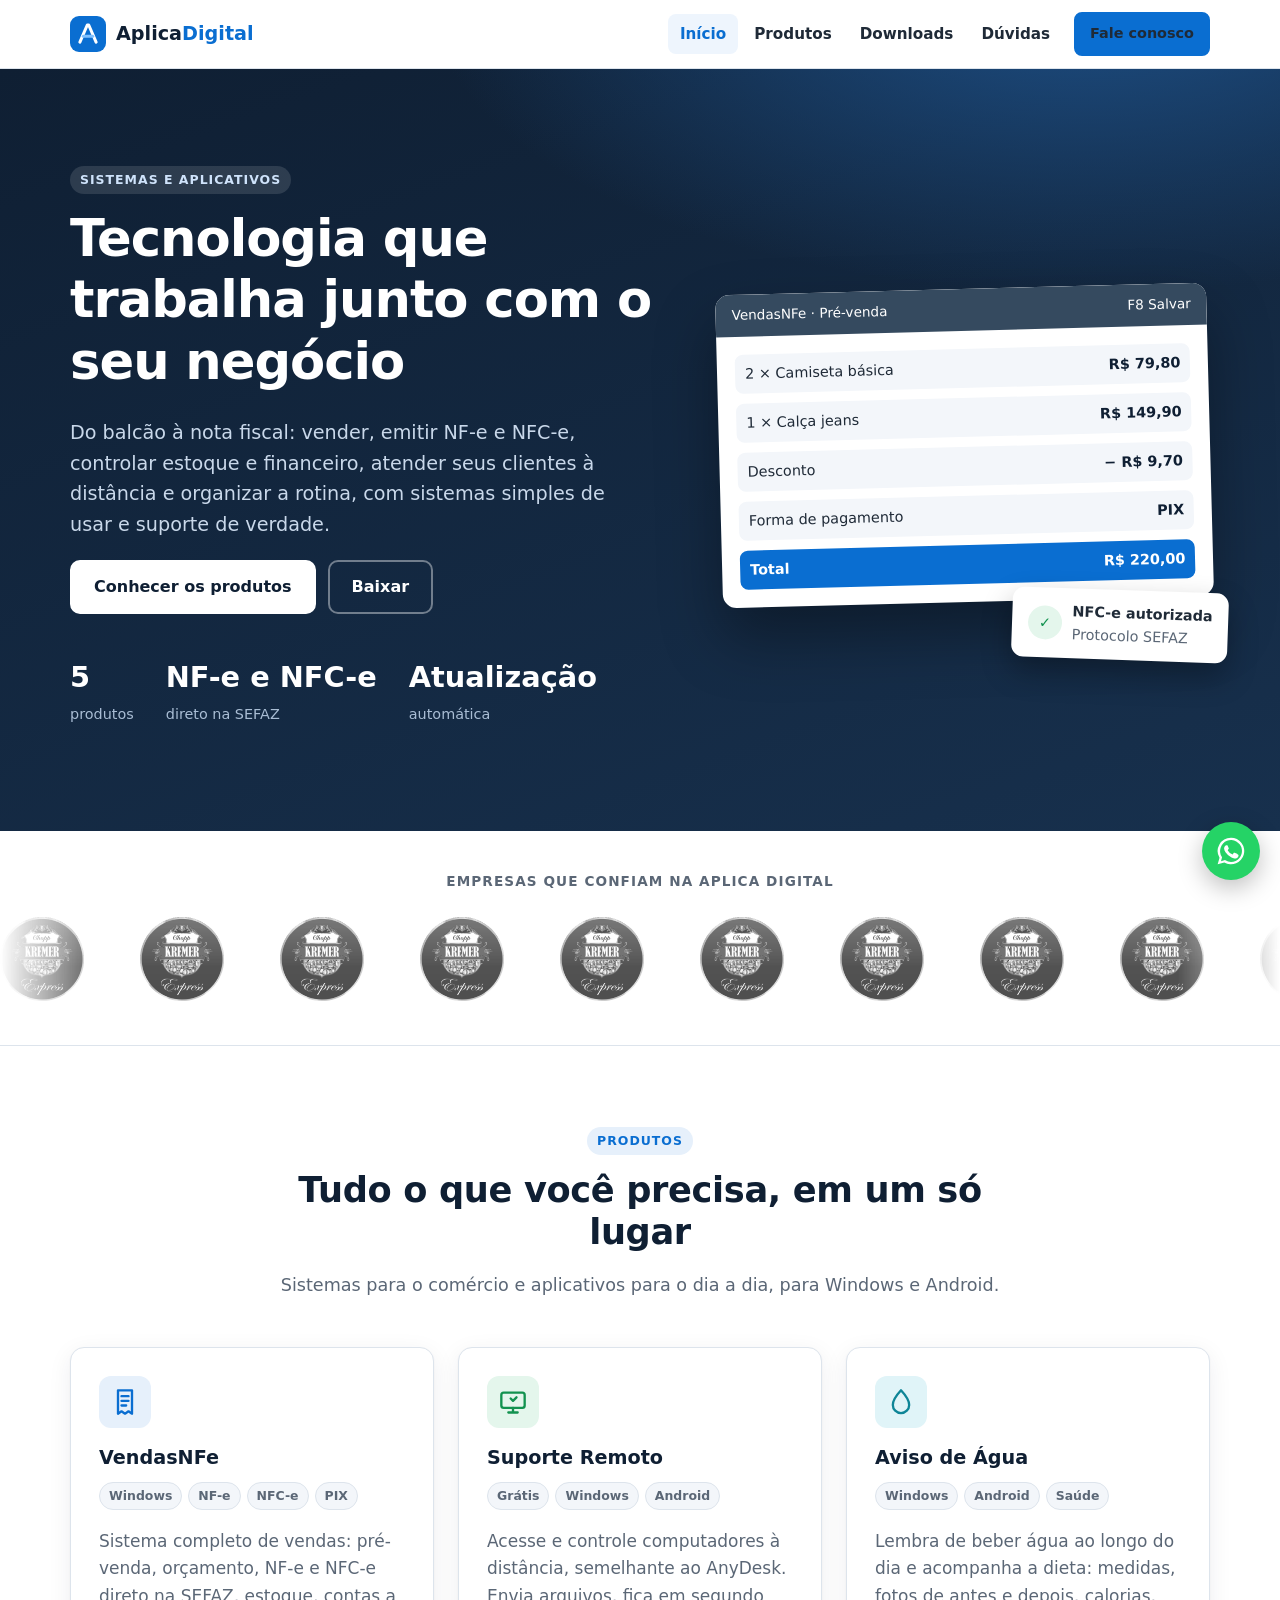
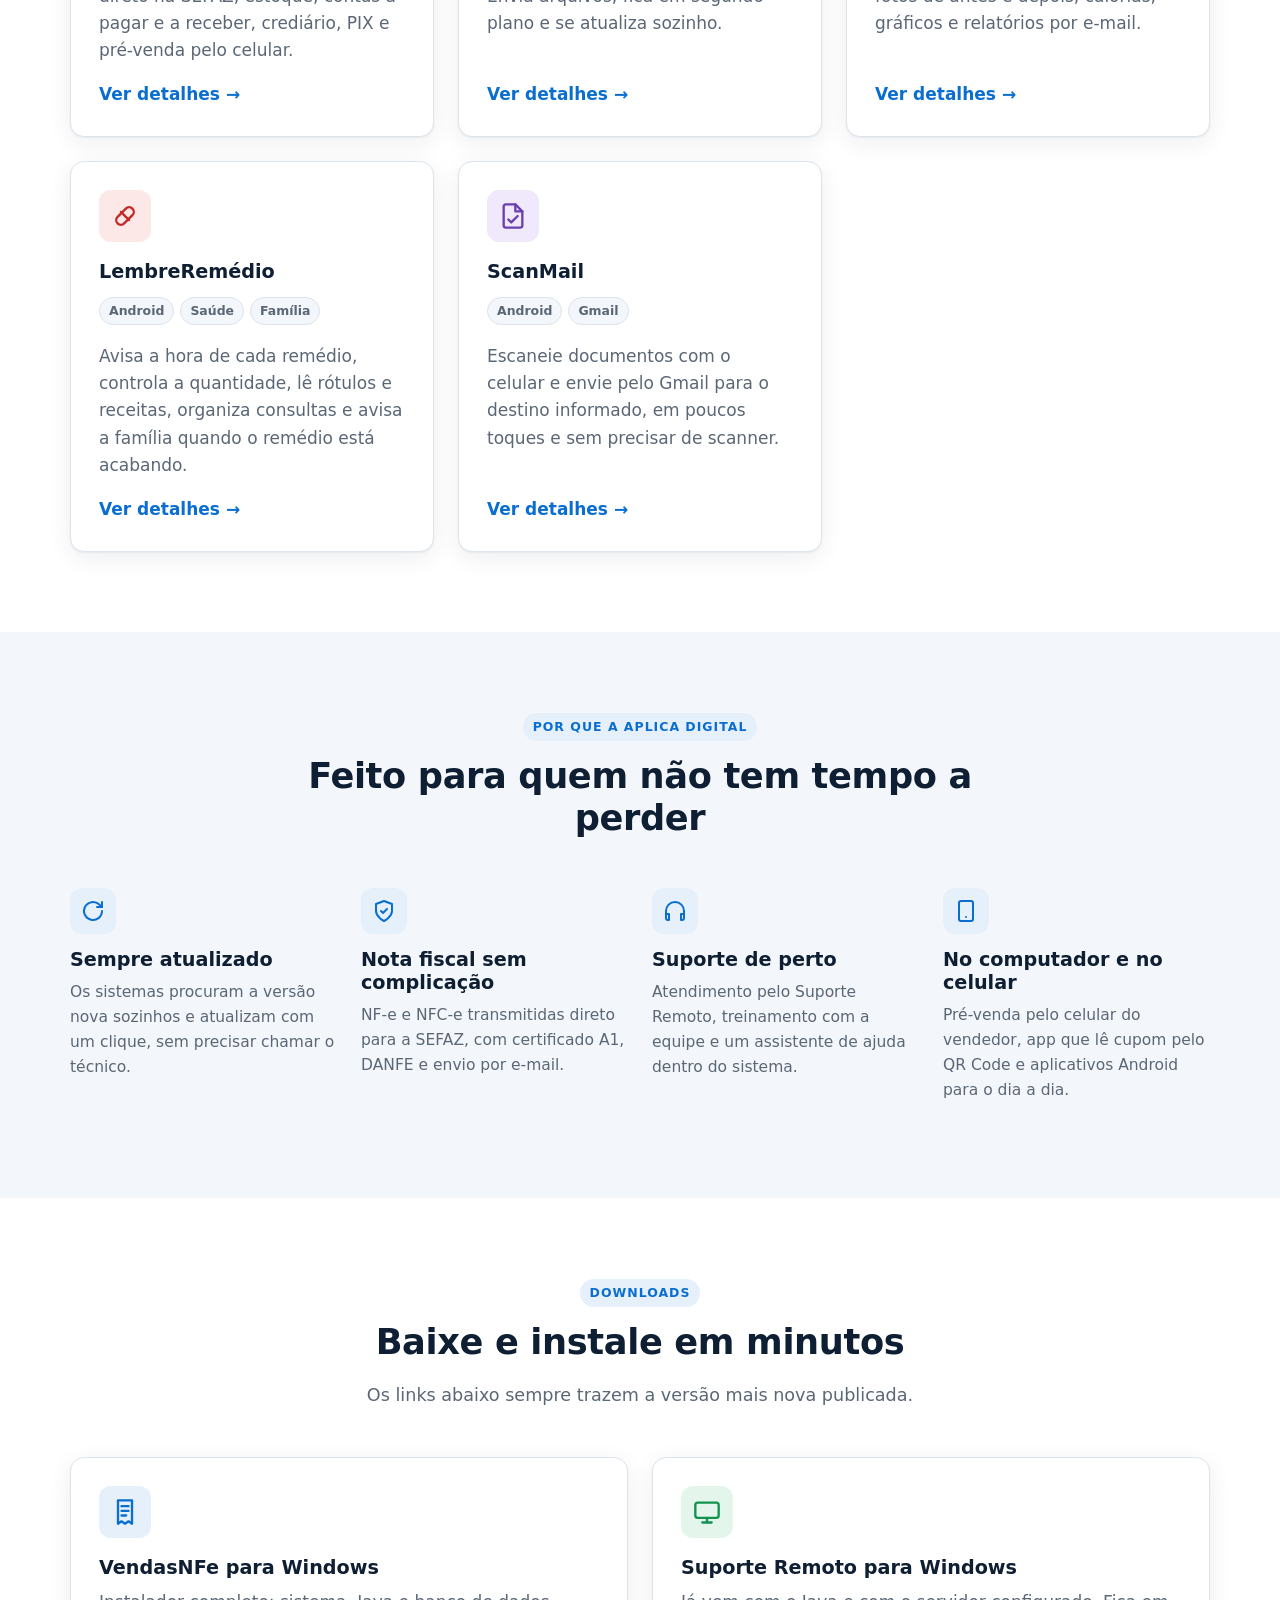
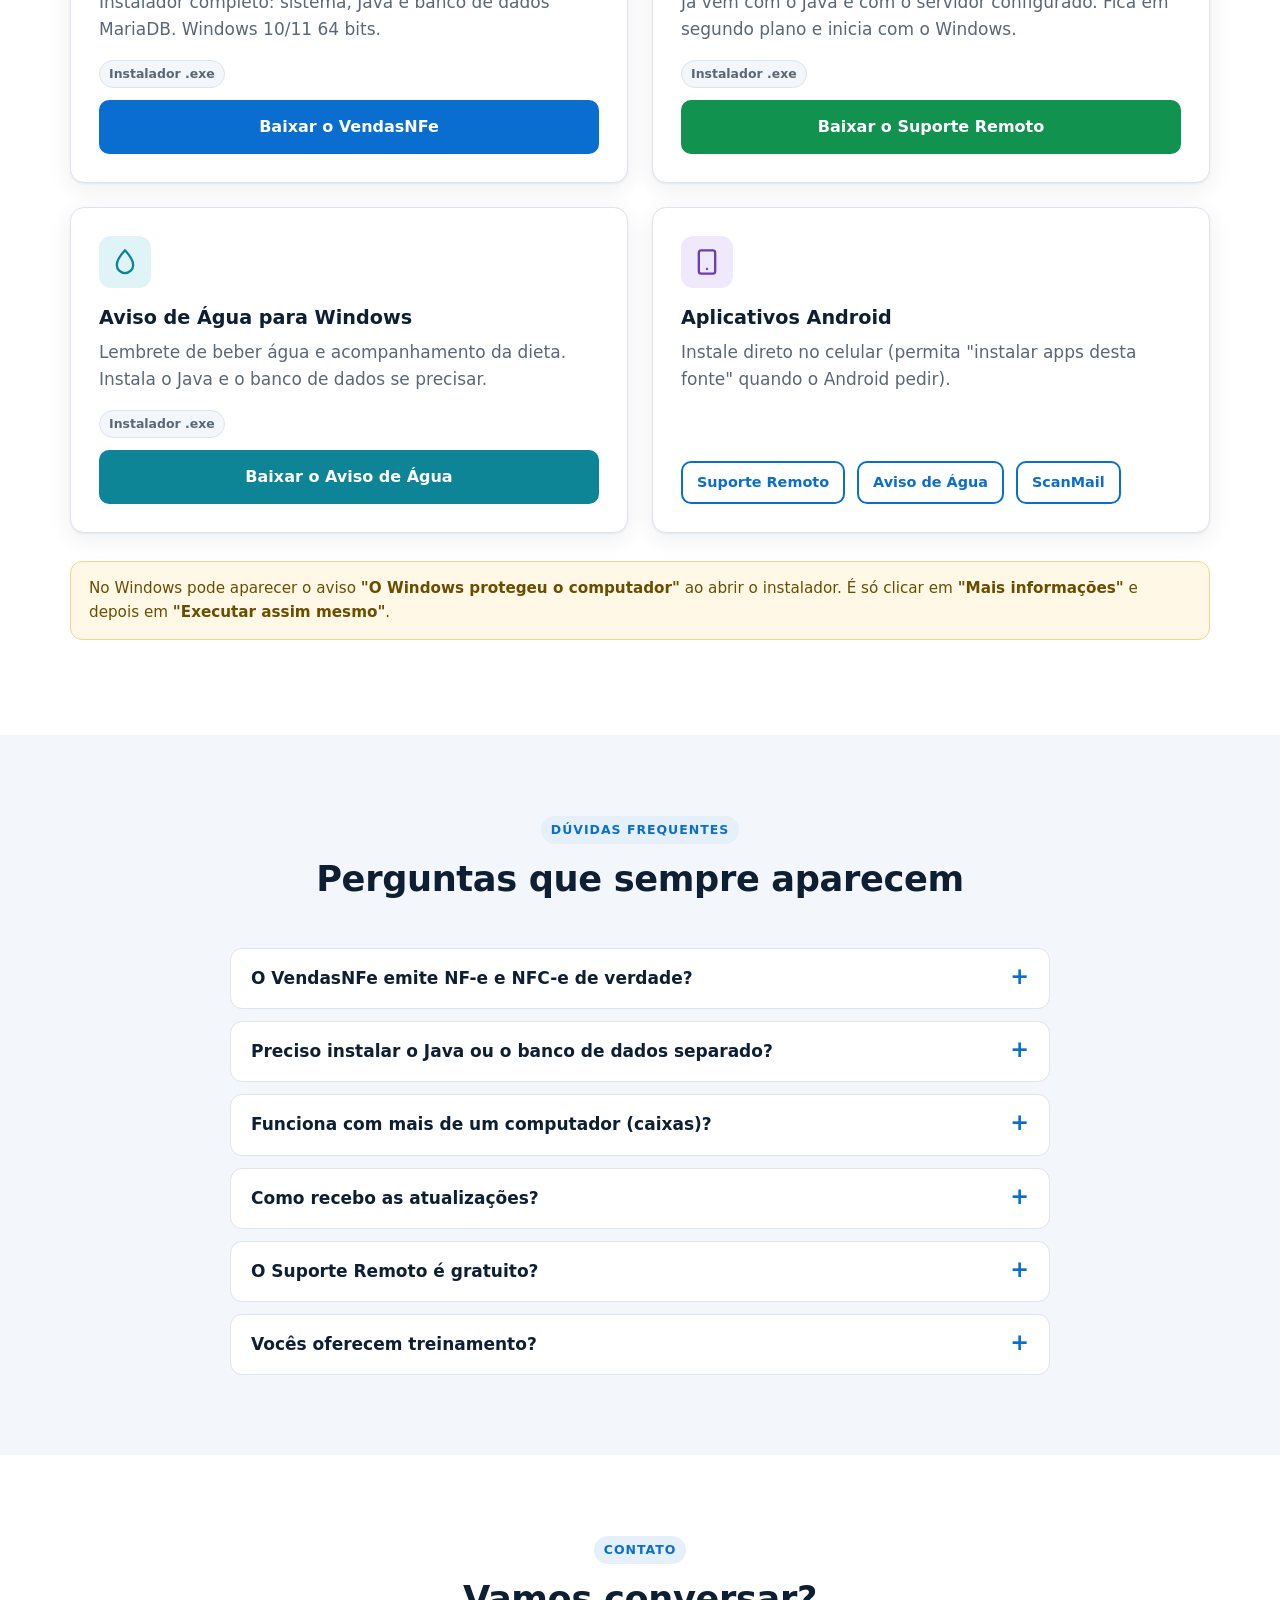
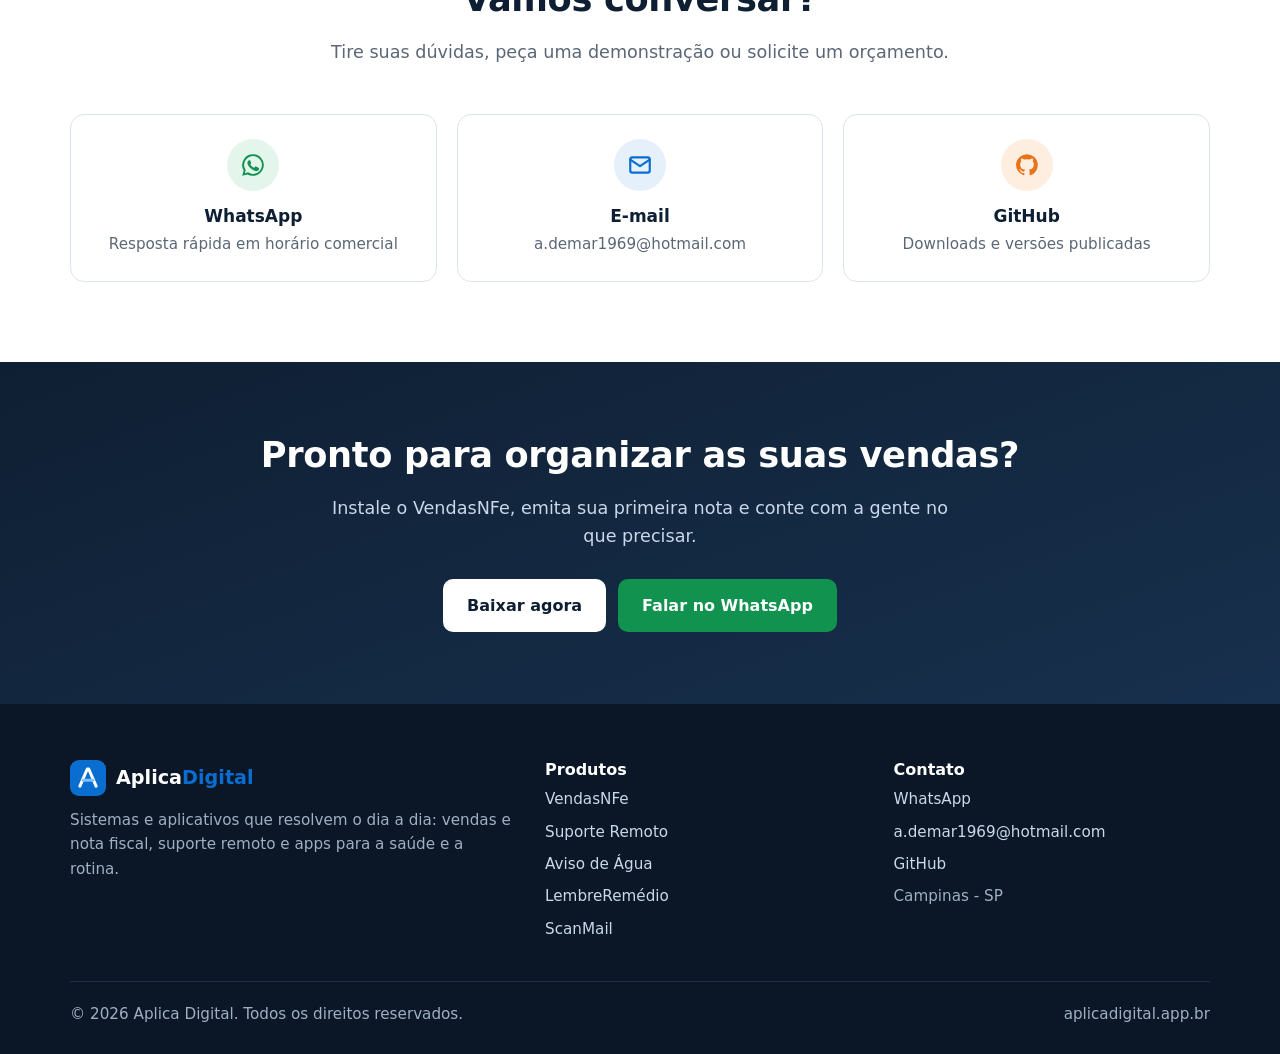
==== commit 84119943: "Carrossel com os logos dos clientes na pagina inicial Faixa abaixo da capa que passa sozinha em loop" ====
--- a/index.html
+++ b/index.html
@@ -51,6 +51,14 @@
     </div>
   </section>
 
+  <!-- ===================== CLIENTES (logos em assets/site.js > CLIENTES) ===================== -->
+  <section class="clientes" id="clientes" aria-label="Clientes">
+    <div class="container">
+      <p class="clientes-titulo">Empresas que confiam na Aplica Digital</p>
+    </div>
+    <div class="clientes-trilho"></div>
+  </section>
+
   <!-- ===================== PRODUTOS ===================== -->
   <section class="secao" id="produtos">
     <div class="container">
--- a/assets/estilo.css
+++ b/assets/estilo.css
@@ -104,6 +104,36 @@
   box-shadow: 0 14px 30px rgba(0, 0, 0, .3); font-size: .9rem; display: flex; gap: 10px; align-items: center; transform: rotate(2deg);
 }
 .selo-flutuante i { width: 34px; height: 34px; border-radius: 50%; background: #e4f6ec; display: grid; place-items: center; font-style: normal; color: var(--verde); font-weight: 800; }
+
+/* ---------- carrossel de clientes */
+.clientes { padding: 40px 0 44px; border-bottom: 1px solid var(--borda); overflow: hidden; }
+.clientes-titulo {
+  text-align: center; margin: 0 0 24px; font-size: .85rem; font-weight: 700; letter-spacing: .08em;
+  text-transform: uppercase; color: var(--texto-2);
+}
+.clientes-trilho {
+  display: flex; width: max-content;
+  -webkit-mask-image: linear-gradient(90deg, transparent, #000 8%, #000 92%, transparent);
+          mask-image: linear-gradient(90deg, transparent, #000 8%, #000 92%, transparent);
+}
+.clientes .clientes-trilho { width: 100%; }
+.clientes-trilho ul {
+  list-style: none; margin: 0; padding: 0; display: flex; align-items: center; gap: 56px; padding-right: 56px;
+  flex: none; animation: rolar-clientes var(--duracao, 30s) linear infinite;
+}
+.clientes-trilho:hover ul { animation-play-state: paused; }
+.clientes-trilho li { flex: none; }
+.clientes-trilho img {
+  height: 84px; width: auto; max-width: 180px; object-fit: contain;
+  filter: grayscale(1); opacity: .75; transition: filter .2s, opacity .2s, transform .2s;
+}
+.clientes-trilho img:hover { filter: none; opacity: 1; transform: scale(1.06); }
+@keyframes rolar-clientes { to { transform: translateX(-100%); } }
+@media (prefers-reduced-motion: reduce) {
+  .clientes-trilho ul { animation: none; }
+  .clientes-trilho ul[aria-hidden] { display: none; }
+  .clientes-trilho { -webkit-mask-image: none; mask-image: none; justify-content: center; flex-wrap: wrap; }
+}
 
 /* ---------- cartoes de produto */
 .grade { display: grid; grid-template-columns: repeat(3, 1fr); gap: 24px; }
@@ -234,4 +264,6 @@
   .download { padding: 28px; }
   .rodape .container > .colunas { grid-template-columns: 1fr; }
   .selo-flutuante { right: 0; }
-}
+  .clientes-trilho ul { gap: 36px; padding-right: 36px; }
+  .clientes-trilho img { height: 64px; max-width: 140px; }
+}
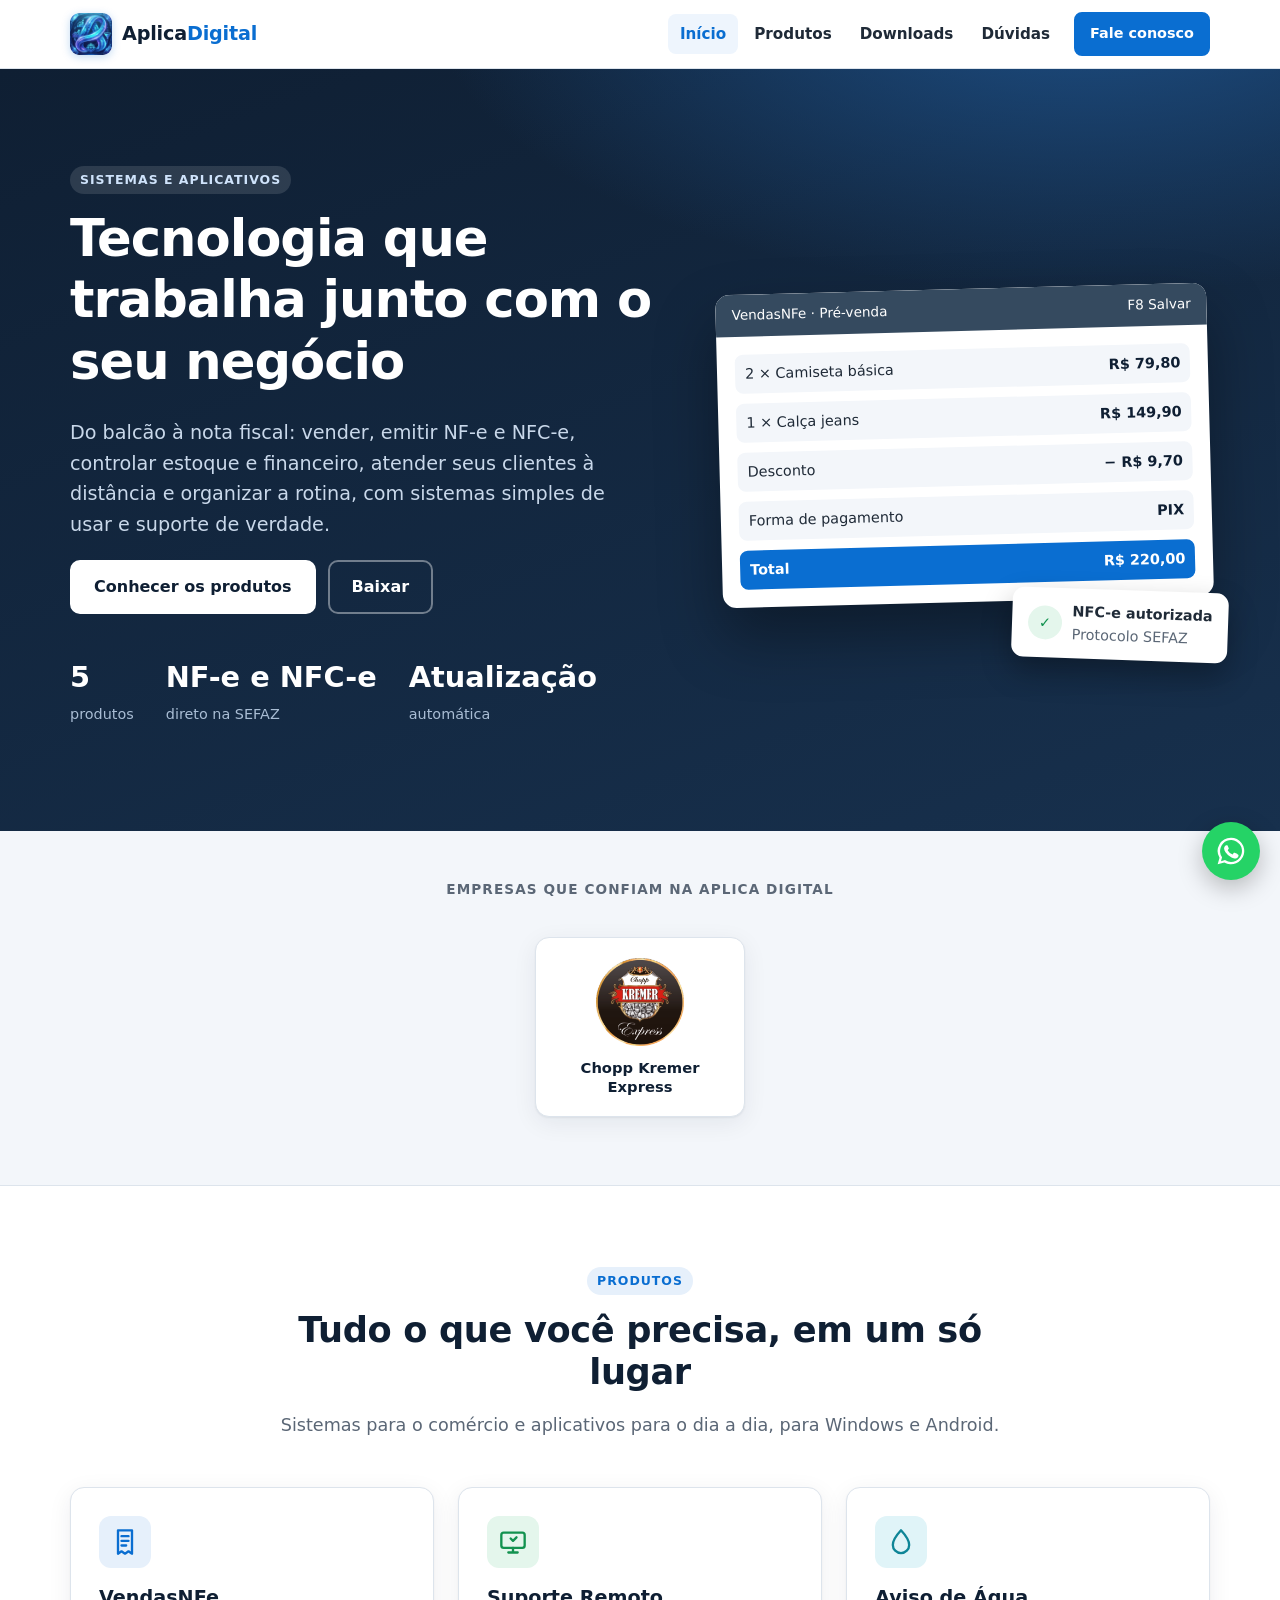
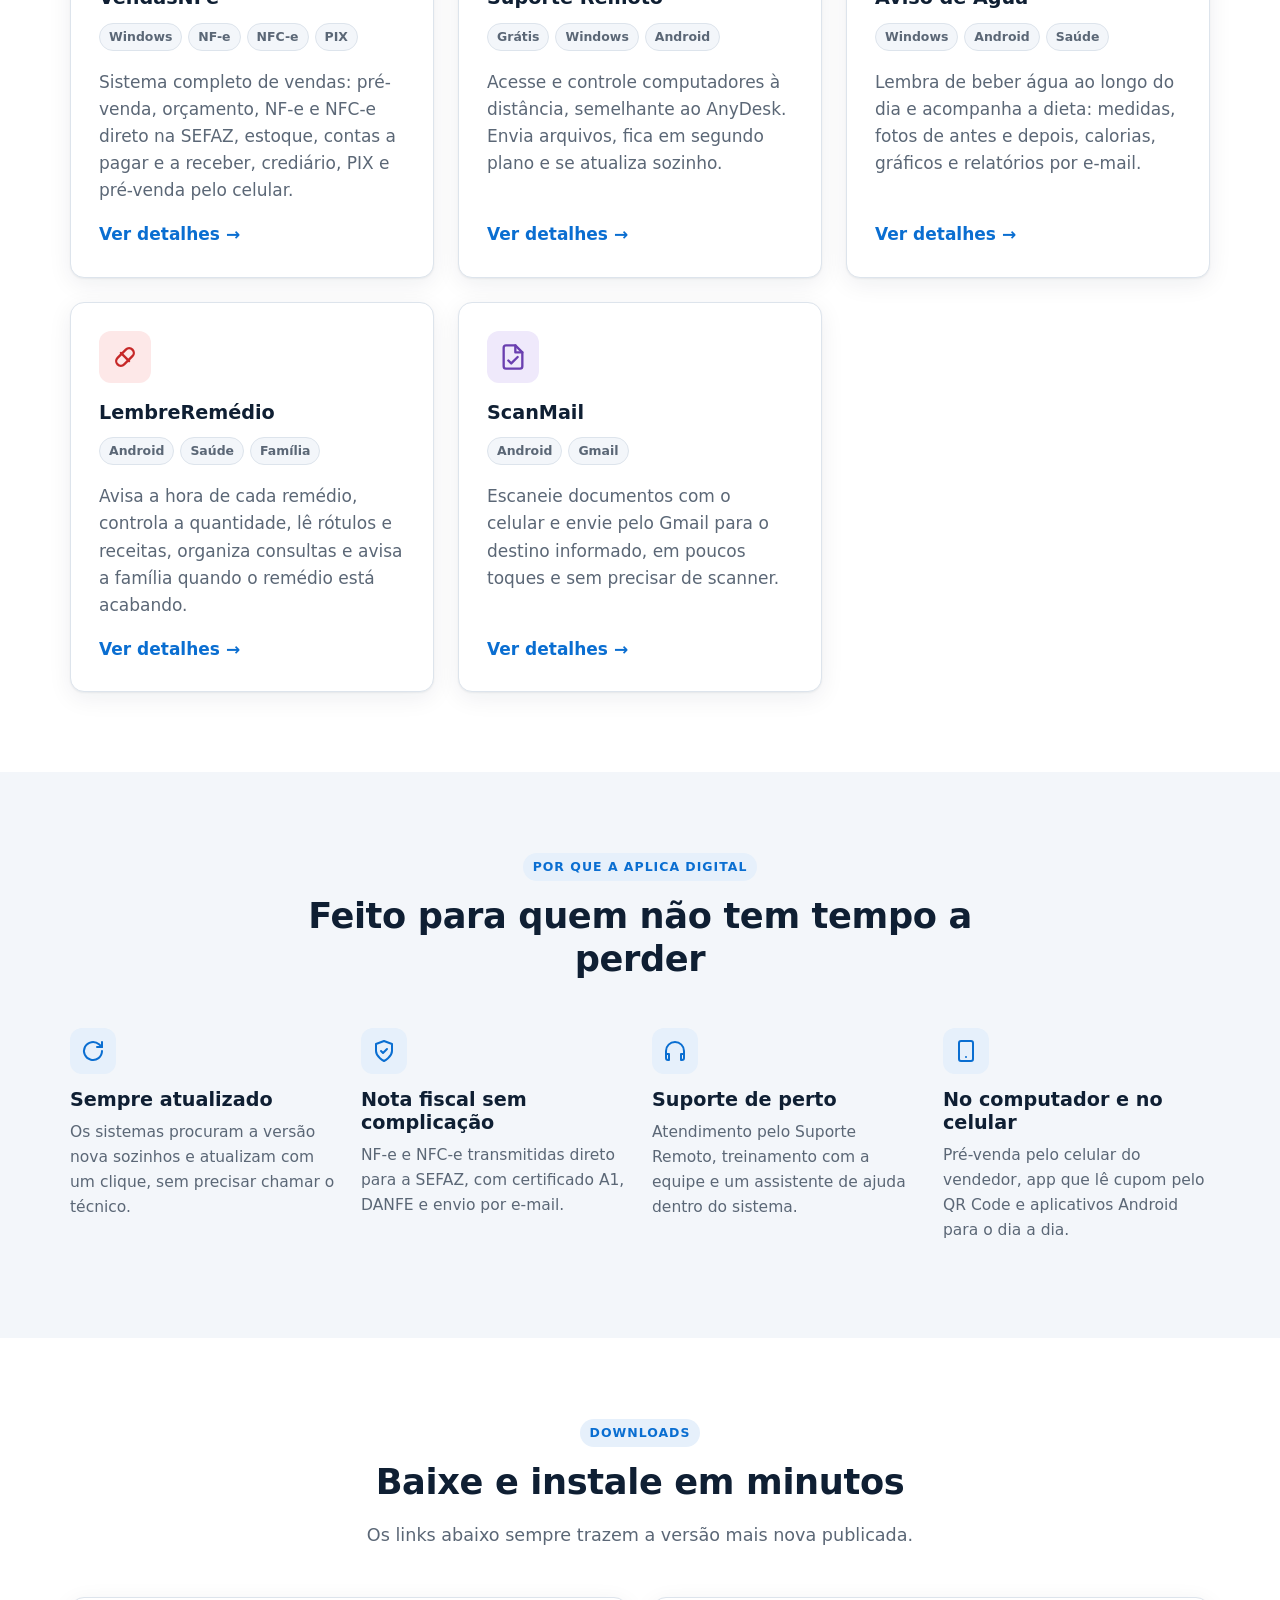
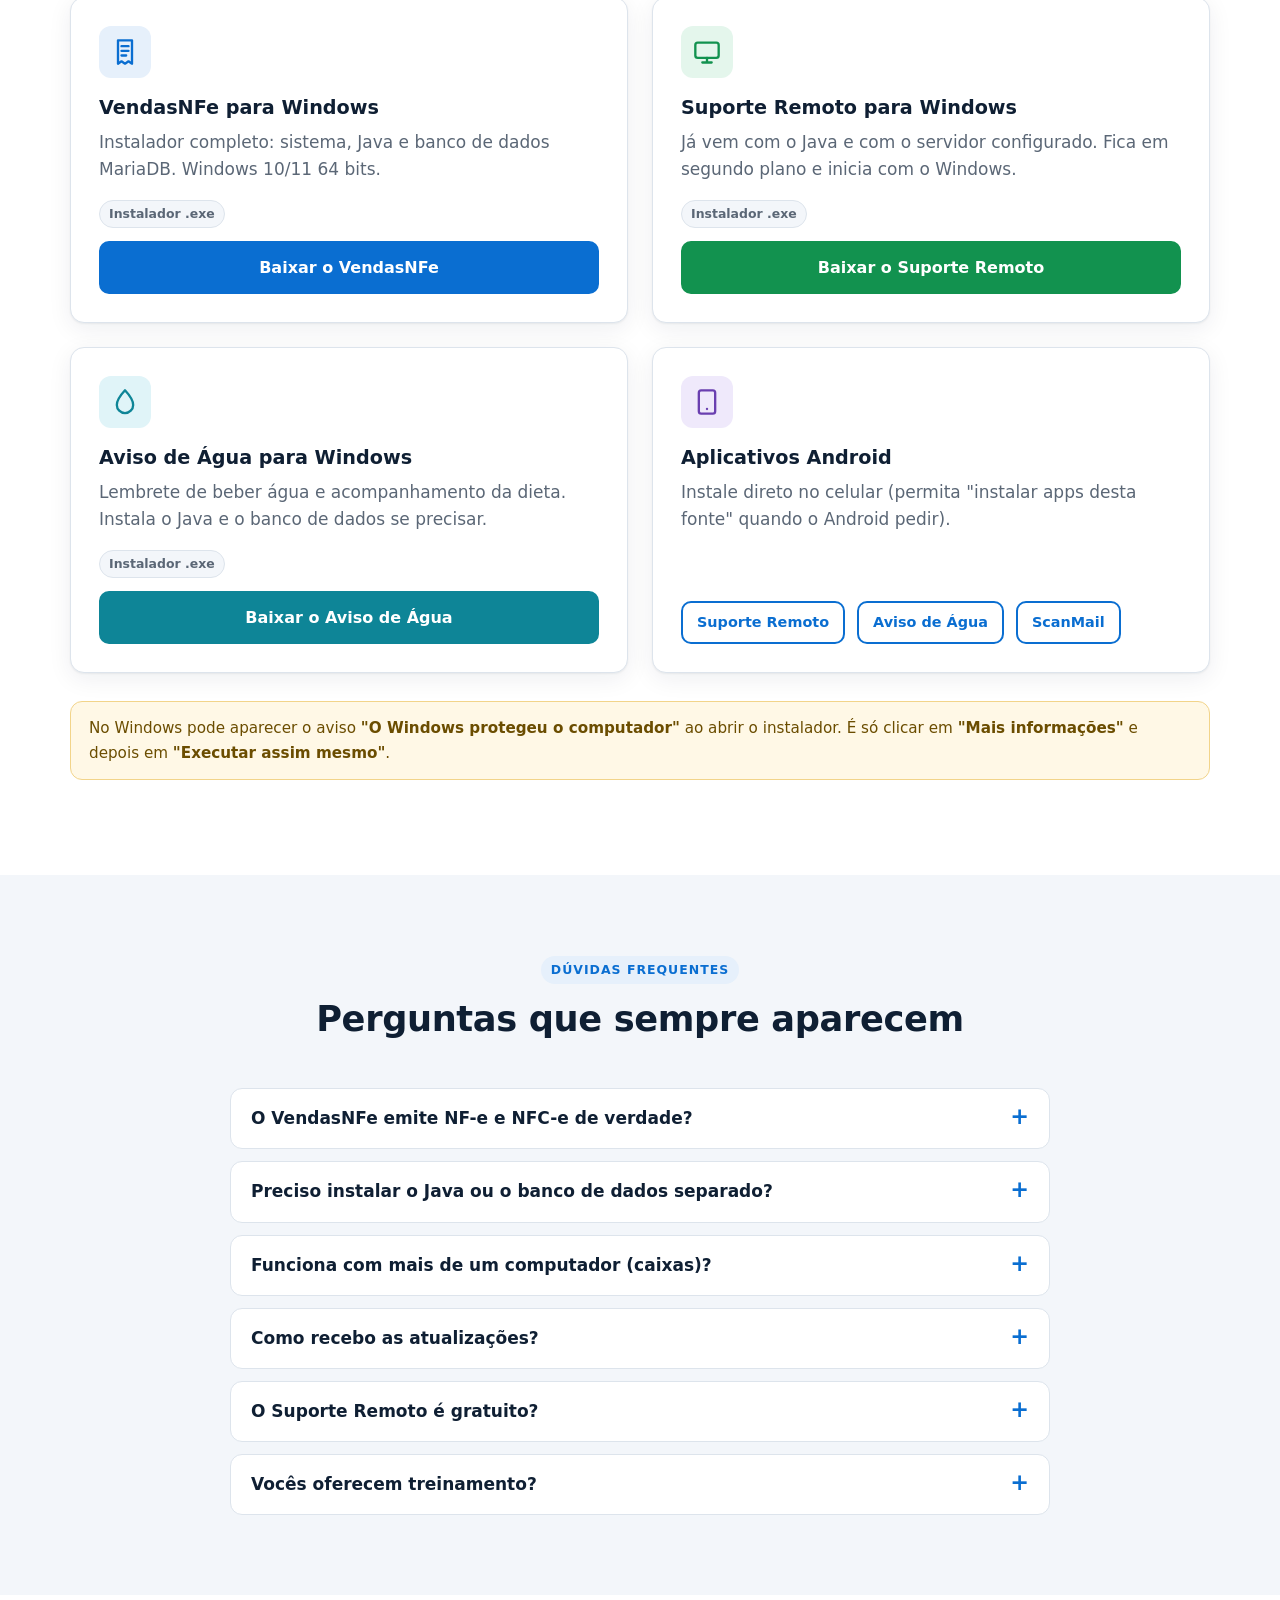
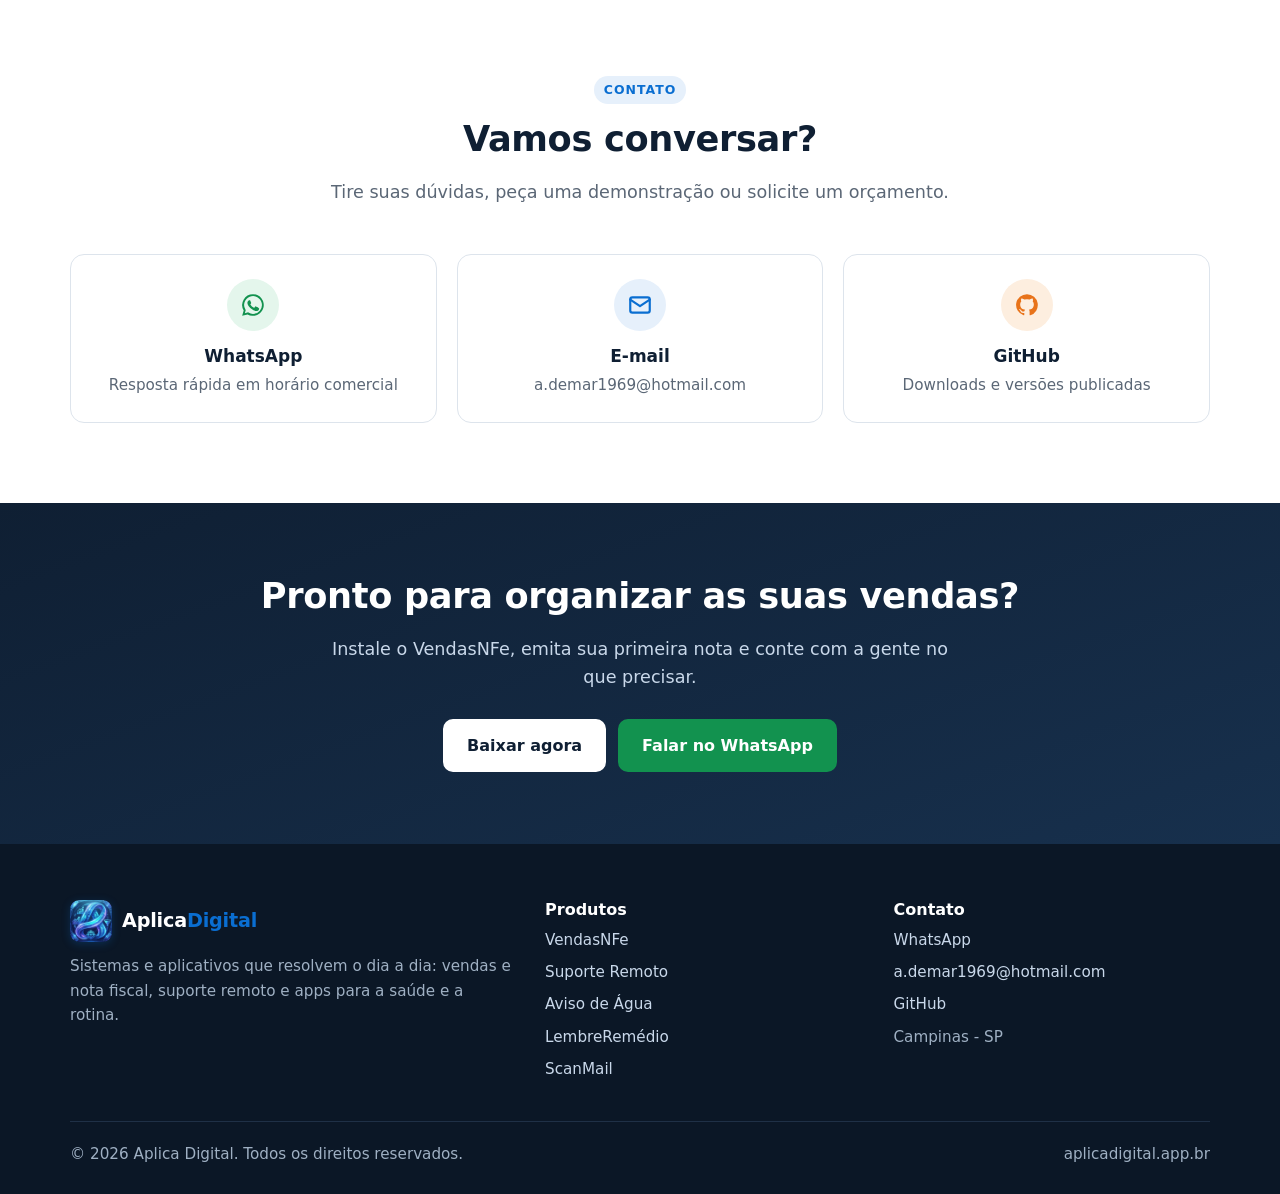
==== commit ffb1adc9: "Logo oficial da Aplica Digital no topo, rodape e favicon Icone recortado do LogoAplicaDigital.jpg co" ====
--- a/index.html
+++ b/index.html
@@ -10,8 +10,10 @@
   <meta property="og:description" content="Sistemas de vendas com NF-e/NFC-e, suporte remoto e aplicativos para o dia a dia.">
   <meta property="og:url" content="https://aplicadigital.app.br/">
   <meta property="og:type" content="website">
+  <meta property="og:image" content="https://aplicadigital.app.br/assets/logo-aplicadigital.jpg">
   <meta name="theme-color" content="#0f1f33">
-  <link rel="icon" href="favicon.svg" type="image/svg+xml">
+  <link rel="icon" href="favicon.png" type="image/png">
+  <link rel="apple-touch-icon" href="apple-touch-icon.png">
   <link rel="stylesheet" href="assets/estilo.css">
 </head>
 <body data-pagina="inicio">
--- a/assets/estilo.css
+++ b/assets/estilo.css
@@ -51,11 +51,15 @@
 .topo .container { display: flex; align-items: center; justify-content: space-between; height: 68px; gap: 16px; }
 .marca { display: flex; align-items: center; gap: 10px; text-decoration: none; color: var(--marinho); font-weight: 800; font-size: 1.2rem; }
 .marca svg { width: 36px; height: 36px; }
+.marca-icone { width: 42px; height: 42px; border-radius: 9px; box-shadow: 0 2px 8px rgba(10, 110, 209, .25); }
+.marca span { letter-spacing: -.01em; }
 .marca span b { color: var(--azul); }
 .menu { display: flex; align-items: center; gap: 4px; }
 .menu a { text-decoration: none; color: var(--texto); font-weight: 600; font-size: .95rem; padding: 8px 12px; border-radius: 8px; }
 .menu a:hover, .menu a.ativo { color: var(--azul); background: #eef5fd; }
 .menu .botao { margin-left: 8px; }
+.menu a.botao, .menu a.botao:hover { color: #fff; }
+.menu a.botao:hover { background: var(--azul-escuro); }
 .abrir-menu { display: none; background: none; border: 1px solid var(--borda); border-radius: 8px; padding: 8px 10px; cursor: pointer; }
 .abrir-menu svg { width: 22px; height: 22px; }
 
@@ -106,33 +110,41 @@
 .selo-flutuante i { width: 34px; height: 34px; border-radius: 50%; background: #e4f6ec; display: grid; place-items: center; font-style: normal; color: var(--verde); font-weight: 800; }
 
 /* ---------- carrossel de clientes */
-.clientes { padding: 40px 0 44px; border-bottom: 1px solid var(--borda); overflow: hidden; }
+.clientes { padding: 48px 0 56px; background: var(--fundo-2); border-bottom: 1px solid var(--borda); overflow: hidden; }
 .clientes-titulo {
-  text-align: center; margin: 0 0 24px; font-size: .85rem; font-weight: 700; letter-spacing: .08em;
+  text-align: center; margin: 0 0 28px; font-size: .85rem; font-weight: 700; letter-spacing: .08em;
   text-transform: uppercase; color: var(--texto-2);
 }
 .clientes-trilho {
-  display: flex; width: max-content;
-  -webkit-mask-image: linear-gradient(90deg, transparent, #000 8%, #000 92%, transparent);
-          mask-image: linear-gradient(90deg, transparent, #000 8%, #000 92%, transparent);
-}
-.clientes .clientes-trilho { width: 100%; }
+  display: flex; width: 100%; padding: 8px 0 12px;
+  -webkit-mask-image: linear-gradient(90deg, transparent, #000 6%, #000 94%, transparent);
+          mask-image: linear-gradient(90deg, transparent, #000 6%, #000 94%, transparent);
+}
 .clientes-trilho ul {
-  list-style: none; margin: 0; padding: 0; display: flex; align-items: center; gap: 56px; padding-right: 56px;
+  list-style: none; margin: 0; padding: 0 24px 0 0; display: flex; align-items: stretch; gap: 24px;
   flex: none; animation: rolar-clientes var(--duracao, 30s) linear infinite;
 }
 .clientes-trilho:hover ul { animation-play-state: paused; }
-.clientes-trilho li { flex: none; }
-.clientes-trilho img {
-  height: 84px; width: auto; max-width: 180px; object-fit: contain;
-  filter: grayscale(1); opacity: .75; transition: filter .2s, opacity .2s, transform .2s;
-}
-.clientes-trilho img:hover { filter: none; opacity: 1; transform: scale(1.06); }
+.clientes-trilho li { flex: none; display: flex; }
+.cliente {
+  width: 210px; display: flex; flex-direction: column; align-items: center; justify-content: center; gap: 12px;
+  padding: 20px 16px; background: #fff; border: 1px solid var(--borda); border-radius: var(--raio);
+  box-shadow: var(--sombra); text-decoration: none; transition: transform .2s, box-shadow .2s, border-color .2s;
+}
+a.cliente:hover, .cliente:hover {
+  transform: translateY(-3px); border-color: #c5d6ea;
+  box-shadow: 0 2px 4px rgba(15, 31, 51, .06), 0 16px 36px rgba(15, 31, 51, .12);
+}
+.cliente img { height: 88px; width: auto; max-width: 160px; object-fit: contain; }
+.cliente span { font-size: .92rem; font-weight: 700; color: var(--marinho); text-align: center; line-height: 1.3; }
+/* poucos clientes: fixos e centralizados */
+.clientes-trilho.parado { -webkit-mask-image: none; mask-image: none; justify-content: center; }
+.clientes-trilho.parado ul { animation: none; padding: 0 16px; flex-wrap: wrap; justify-content: center; flex: 1; }
 @keyframes rolar-clientes { to { transform: translateX(-100%); } }
 @media (prefers-reduced-motion: reduce) {
-  .clientes-trilho ul { animation: none; }
+  .clientes-trilho ul { animation: none; flex-wrap: wrap; justify-content: center; flex: 1; }
   .clientes-trilho ul[aria-hidden] { display: none; }
-  .clientes-trilho { -webkit-mask-image: none; mask-image: none; justify-content: center; flex-wrap: wrap; }
+  .clientes-trilho { -webkit-mask-image: none; mask-image: none; }
 }
 
 /* ---------- cartoes de produto */
@@ -264,6 +276,7 @@
   .download { padding: 28px; }
   .rodape .container > .colunas { grid-template-columns: 1fr; }
   .selo-flutuante { right: 0; }
-  .clientes-trilho ul { gap: 36px; padding-right: 36px; }
-  .clientes-trilho img { height: 64px; max-width: 140px; }
-}
+  .clientes-trilho ul { gap: 16px; padding-right: 16px; }
+  .cliente { width: 160px; padding: 16px 12px; }
+  .cliente img { height: 68px; max-width: 128px; }
+}
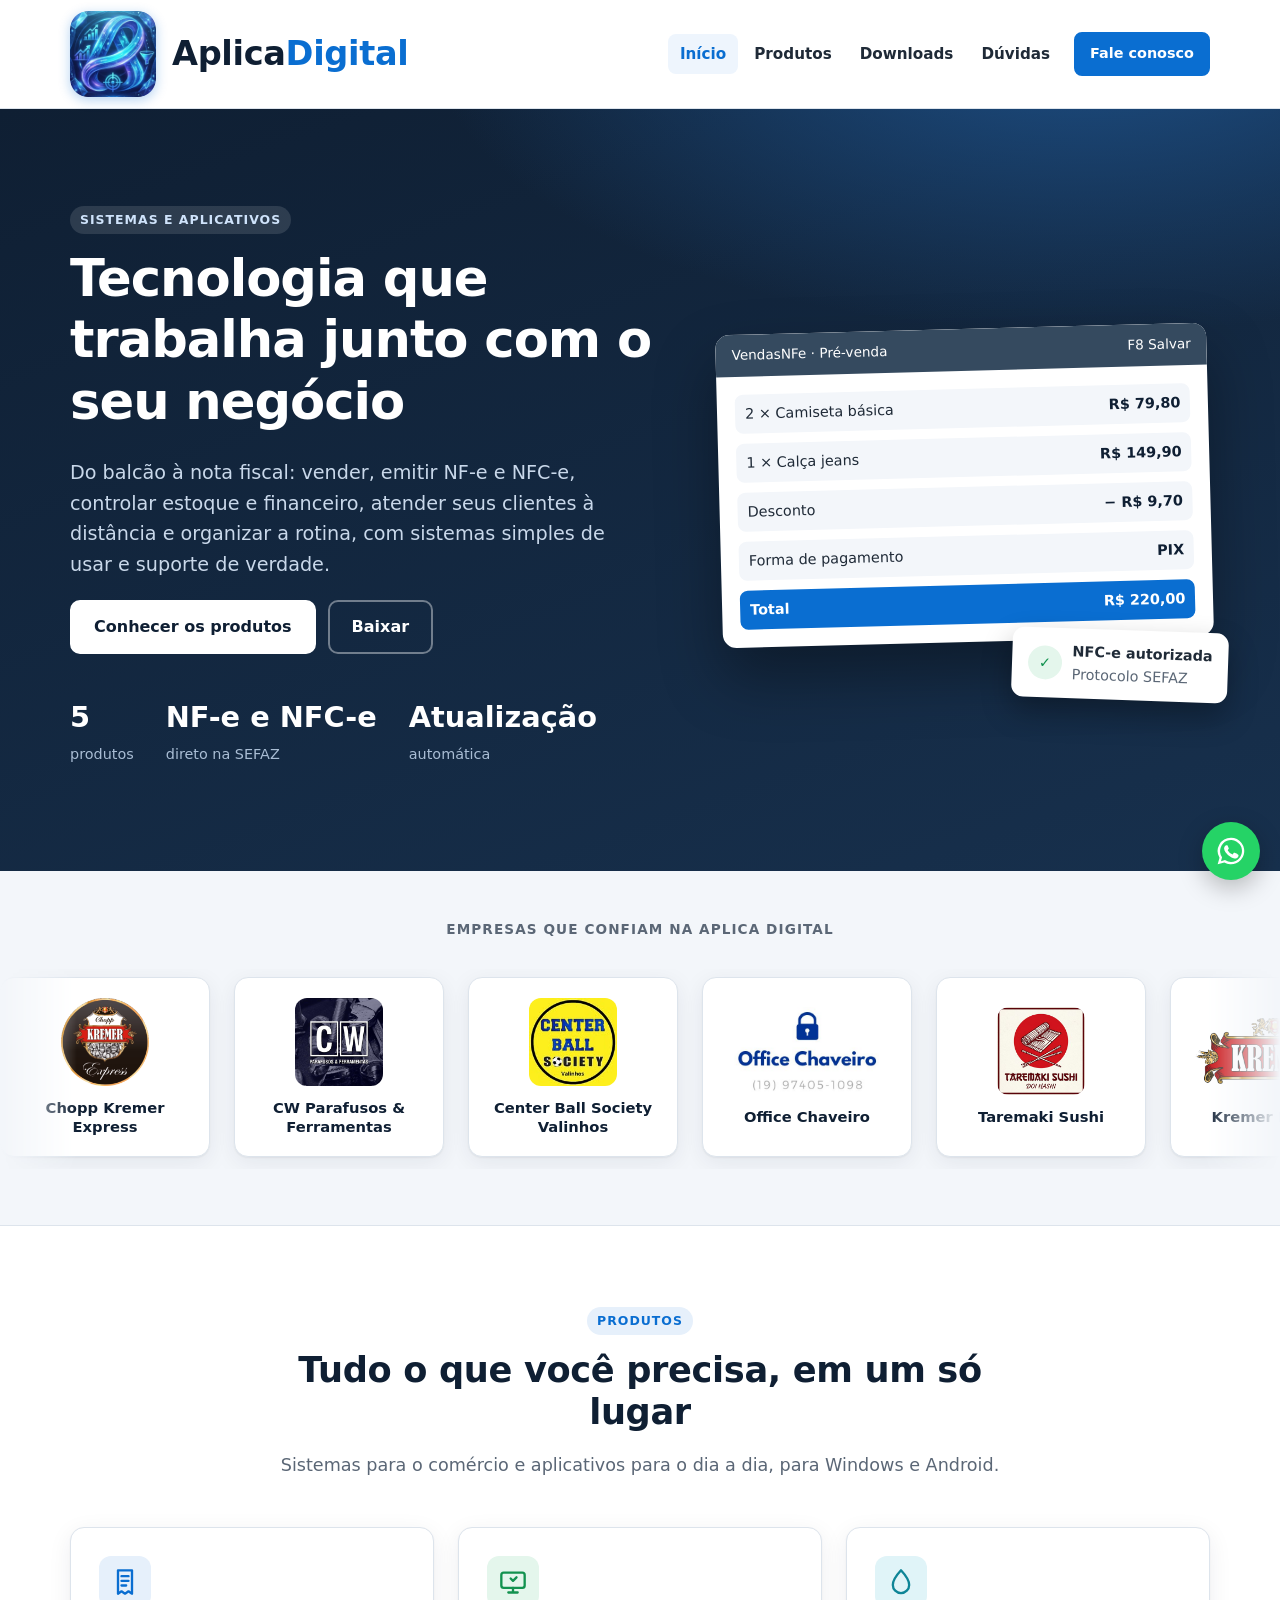
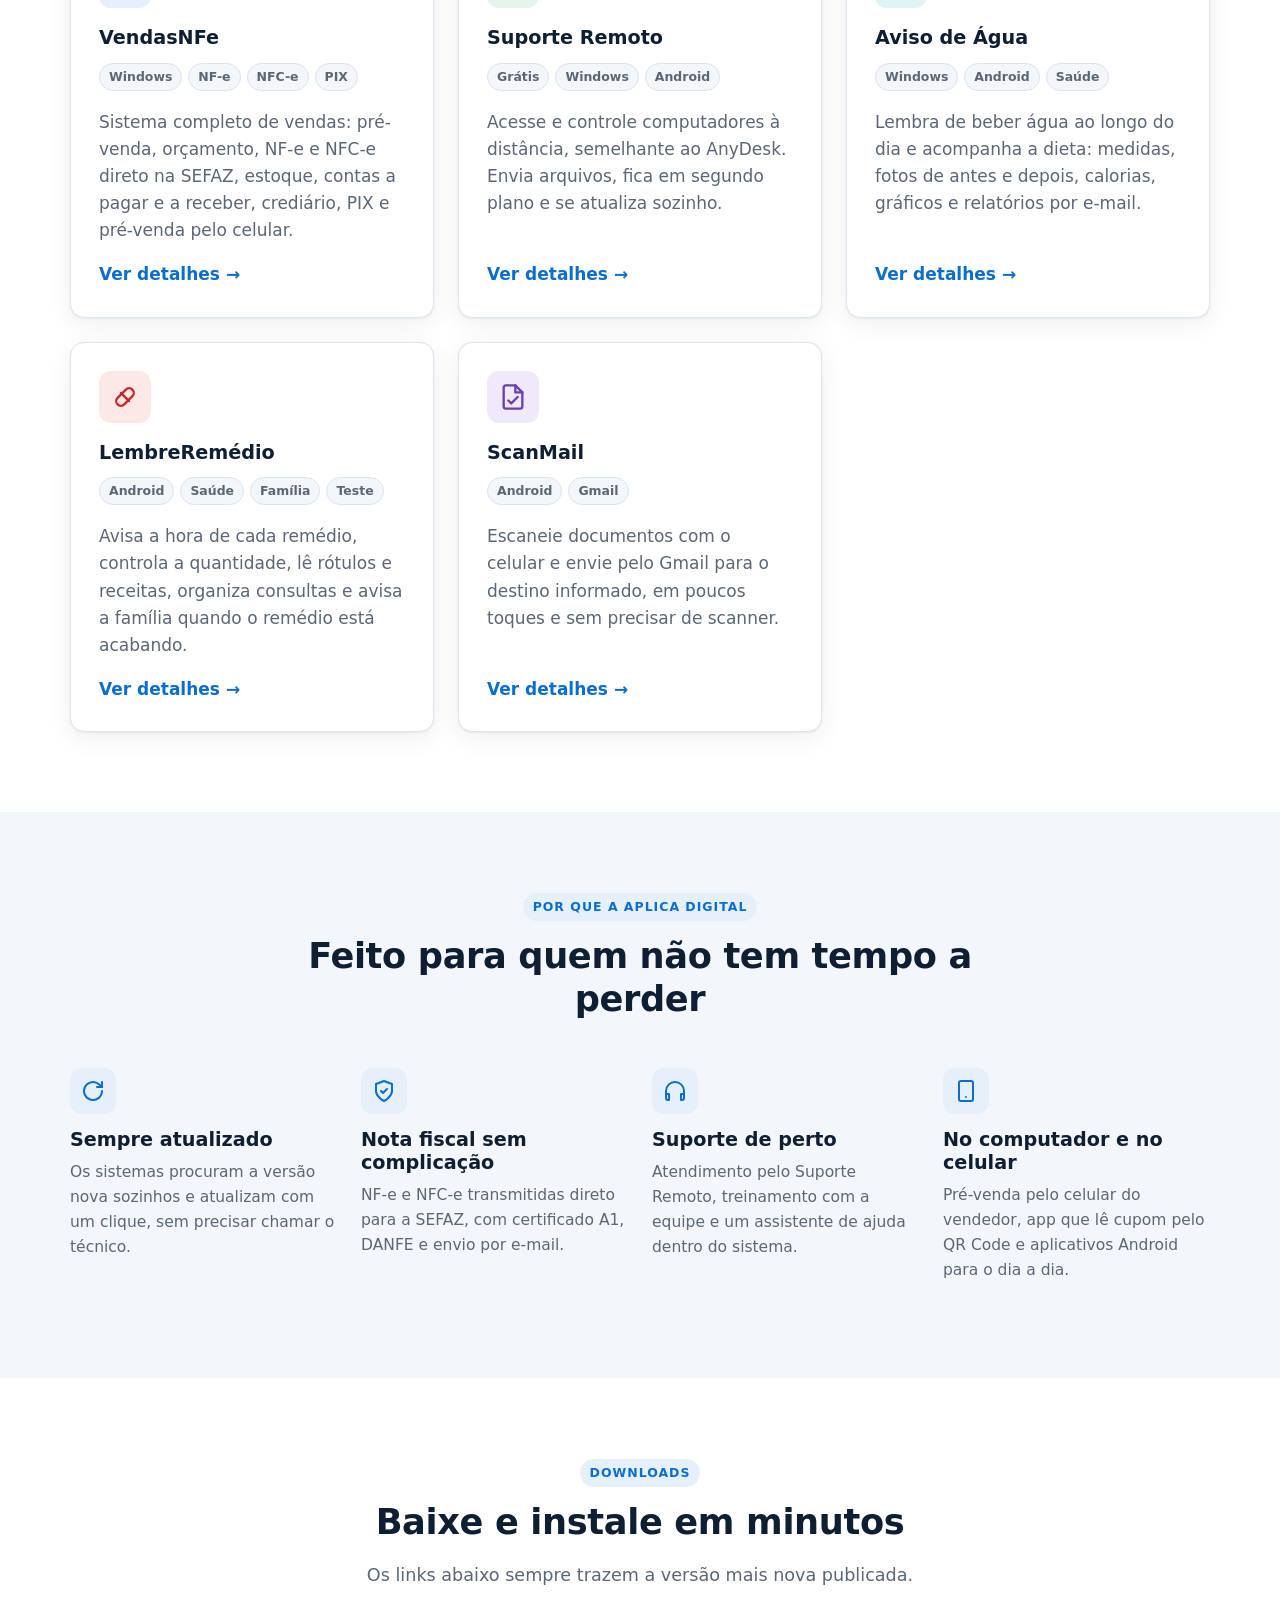
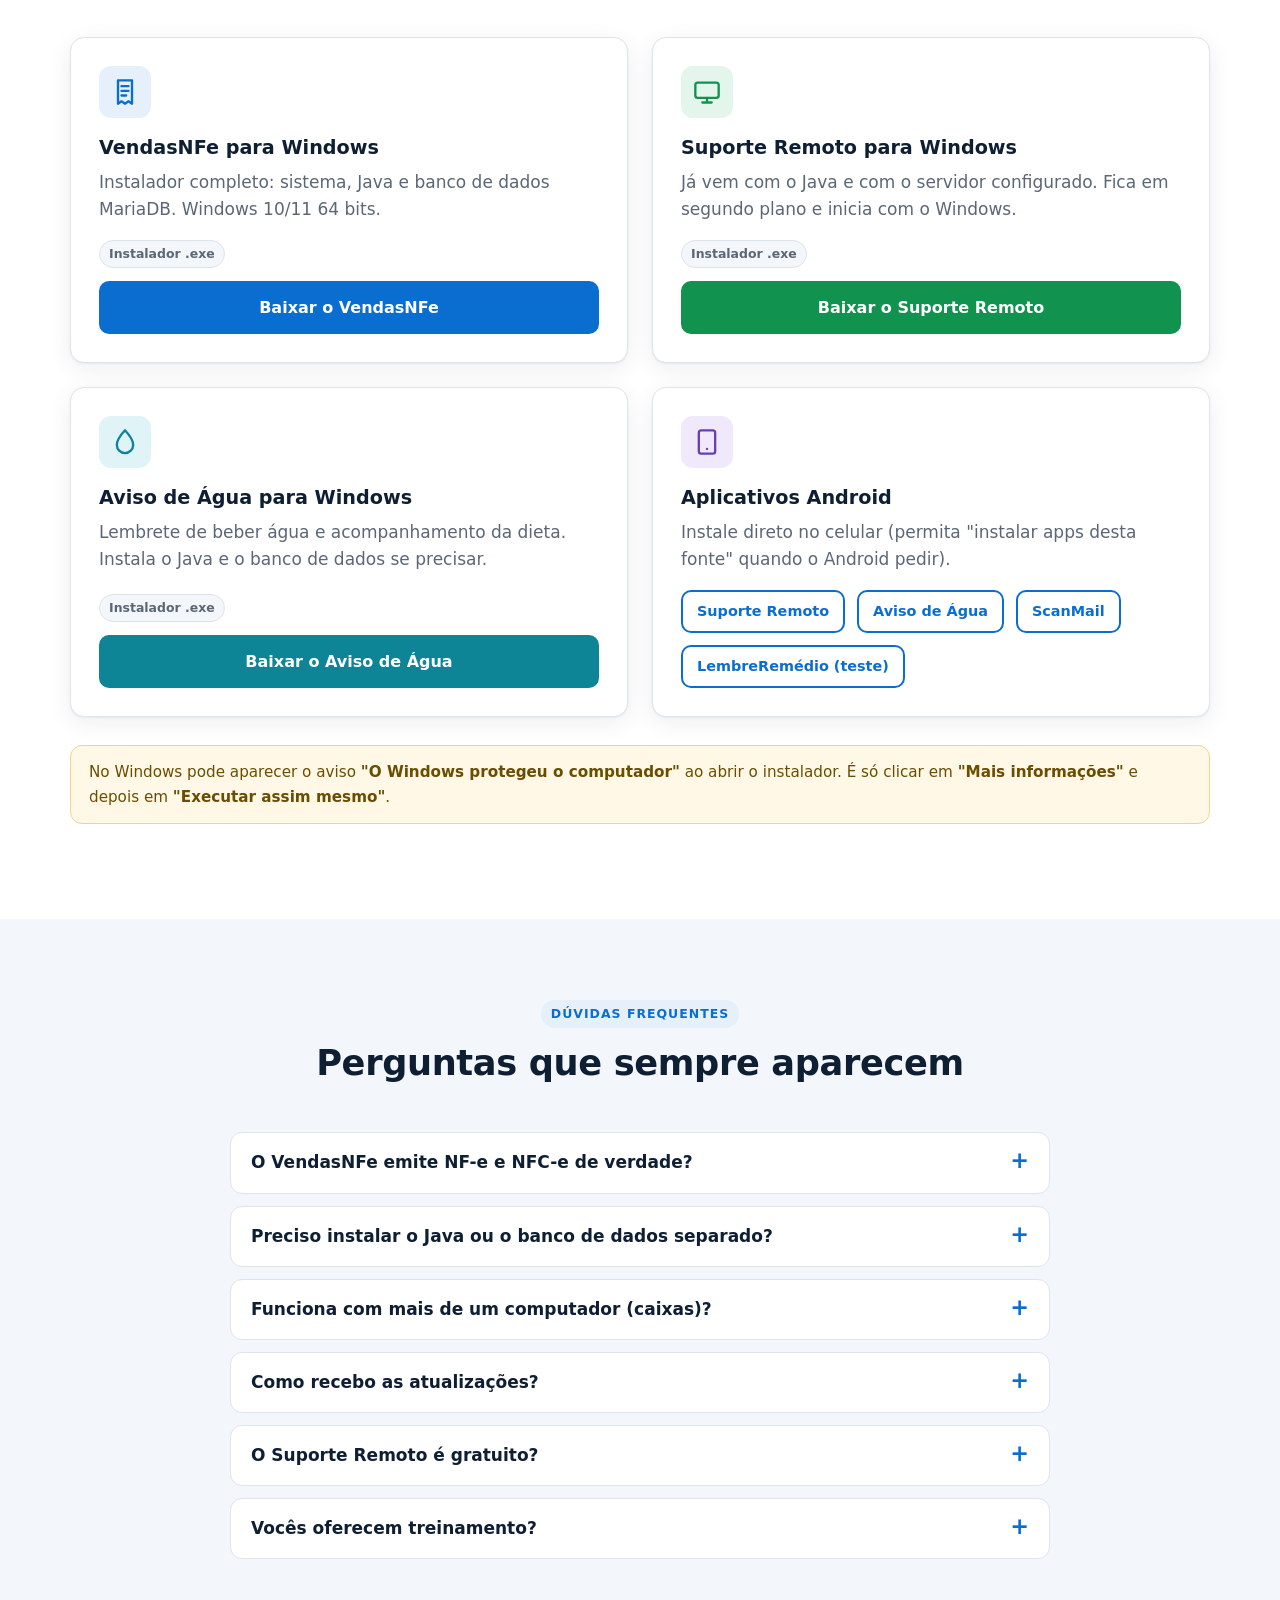
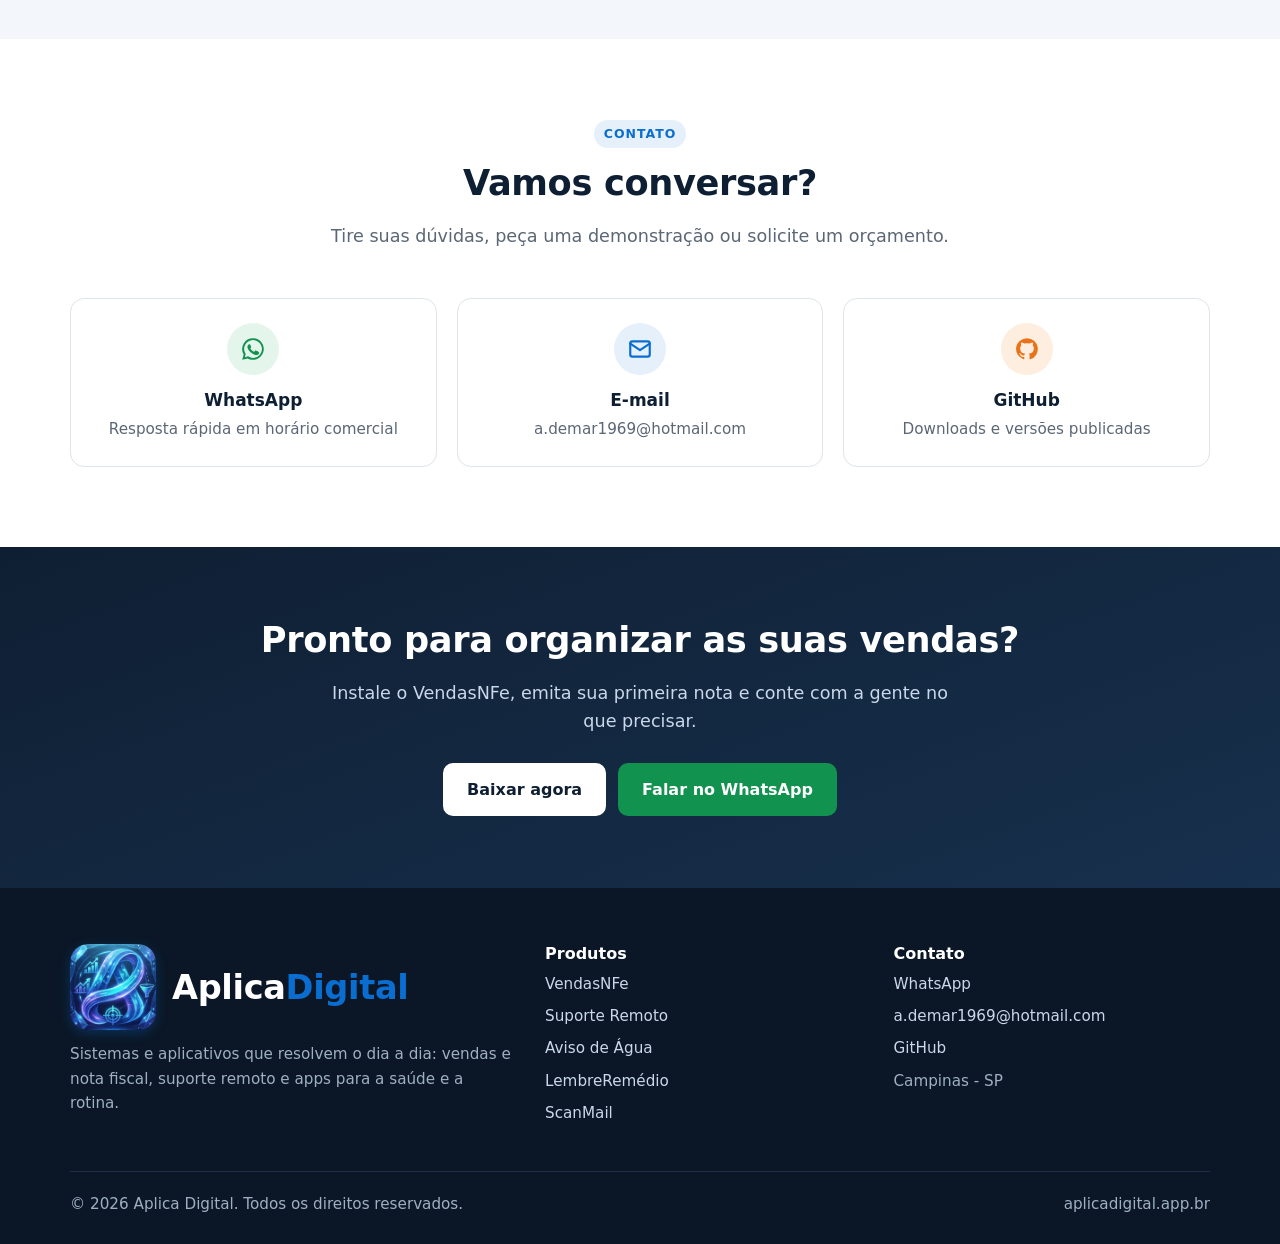
==== commit f2fc9d21: "LembreRemedio: pagina com download da versao de teste Co-Authored-By: Claude Opus 5.5 <noreply@anthr" ====
--- a/index.html
+++ b/index.html
@@ -94,7 +94,7 @@
         <article class="cartao">
           <div class="icone c-vermelho"><svg viewBox="0 0 24 24" fill="none" stroke="currentColor" stroke-width="2" stroke-linecap="round" stroke-linejoin="round"><rect x="3" y="8" width="18" height="8" rx="4" transform="rotate(-45 12 12)"/><path d="m8.5 8.5 7 7"/></svg></div>
           <h3>LembreRemédio</h3>
-          <div class="tags"><span class="tag">Android</span><span class="tag">Saúde</span><span class="tag">Família</span></div>
+          <div class="tags"><span class="tag">Android</span><span class="tag">Saúde</span><span class="tag">Família</span><span class="tag">Teste</span></div>
           <p>Avisa a hora de cada remédio, controla a quantidade, lê rótulos e receitas, organiza consultas e avisa a família quando o remédio está acabando.</p>
           <a class="mais" href="produtos/lembre-remedio.html">Ver detalhes</a>
         </article>
@@ -185,6 +185,8 @@
                href="https://github.com/ademar1969/AvisodeAgua/releases/latest">Aviso de Água</a>
             <a class="botao contorno pequeno" data-release="ademar1969/scanmail" data-arquivo="\.apk$"
                href="https://github.com/ademar1969/scanmail/releases/latest">ScanMail</a>
+            <a class="botao contorno pequeno" data-release="ademar1969/lembreremedio-releases" data-arquivo="\.apk$"
+               href="https://github.com/ademar1969/lembreremedio-releases/releases/latest">LembreRemédio (teste)</a>
           </div>
         </div>
       </div>
--- a/assets/estilo.css
+++ b/assets/estilo.css
@@ -17,7 +17,7 @@
 }
 * { box-sizing: border-box; }
 html { scroll-behavior: smooth; }
-[id] { scroll-margin-top: 76px; }
+[id] { scroll-margin-top: 116px; }
 body {
   margin: 0;
   font-family: "Segoe UI", system-ui, -apple-system, Roboto, "Helvetica Neue", Arial, sans-serif;
@@ -48,10 +48,10 @@
   position: sticky; top: 0; z-index: 50; background: rgba(255, 255, 255, .92);
   backdrop-filter: saturate(180%) blur(10px); border-bottom: 1px solid var(--borda);
 }
-.topo .container { display: flex; align-items: center; justify-content: space-between; height: 68px; gap: 16px; }
-.marca { display: flex; align-items: center; gap: 10px; text-decoration: none; color: var(--marinho); font-weight: 800; font-size: 1.2rem; }
+.topo .container { display: flex; align-items: center; justify-content: space-between; height: 108px; gap: 16px; }
+.marca { display: flex; align-items: center; gap: 16px; text-decoration: none; color: var(--marinho); font-weight: 800; font-size: 2.1rem; }
 .marca svg { width: 36px; height: 36px; }
-.marca-icone { width: 42px; height: 42px; border-radius: 9px; box-shadow: 0 2px 8px rgba(10, 110, 209, .25); }
+.marca-icone { width: 86px; height: 86px; border-radius: 18px; box-shadow: 0 3px 12px rgba(10, 110, 209, .3); }
 .marca span { letter-spacing: -.01em; }
 .marca span b { color: var(--azul); }
 .menu { display: flex; align-items: center; gap: 4px; }
@@ -135,7 +135,7 @@
   transform: translateY(-3px); border-color: #c5d6ea;
   box-shadow: 0 2px 4px rgba(15, 31, 51, .06), 0 16px 36px rgba(15, 31, 51, .12);
 }
-.cliente img { height: 88px; width: auto; max-width: 160px; object-fit: contain; }
+.cliente img { height: 88px; width: auto; max-width: 160px; object-fit: contain; border-radius: 12px; }
 .cliente span { font-size: .92rem; font-weight: 700; color: var(--marinho); text-align: center; line-height: 1.3; }
 /* poucos clientes: fixos e centralizados */
 .clientes-trilho.parado { -webkit-mask-image: none; mask-image: none; justify-content: center; }
@@ -265,7 +265,7 @@
   body { font-size: 16px; }
   .secao { padding: 56px 0; }
   .menu {
-    display: none; position: absolute; top: 68px; left: 0; right: 0; background: #fff; flex-direction: column; align-items: stretch;
+    display: none; position: absolute; top: 84px; left: 0; right: 0; background: #fff; flex-direction: column; align-items: stretch;
     padding: 12px 16px 20px; border-bottom: 1px solid var(--borda); box-shadow: var(--sombra);
   }
   .menu.aberto { display: flex; }
@@ -276,6 +276,9 @@
   .download { padding: 28px; }
   .rodape .container > .colunas { grid-template-columns: 1fr; }
   .selo-flutuante { right: 0; }
+  .topo .container { height: 84px; }
+  .marca { font-size: 1.55rem; gap: 12px; }
+  .marca-icone { width: 62px; height: 62px; border-radius: 13px; }
   .clientes-trilho ul { gap: 16px; padding-right: 16px; }
   .cliente { width: 160px; padding: 16px 12px; }
   .cliente img { height: 68px; max-width: 128px; }
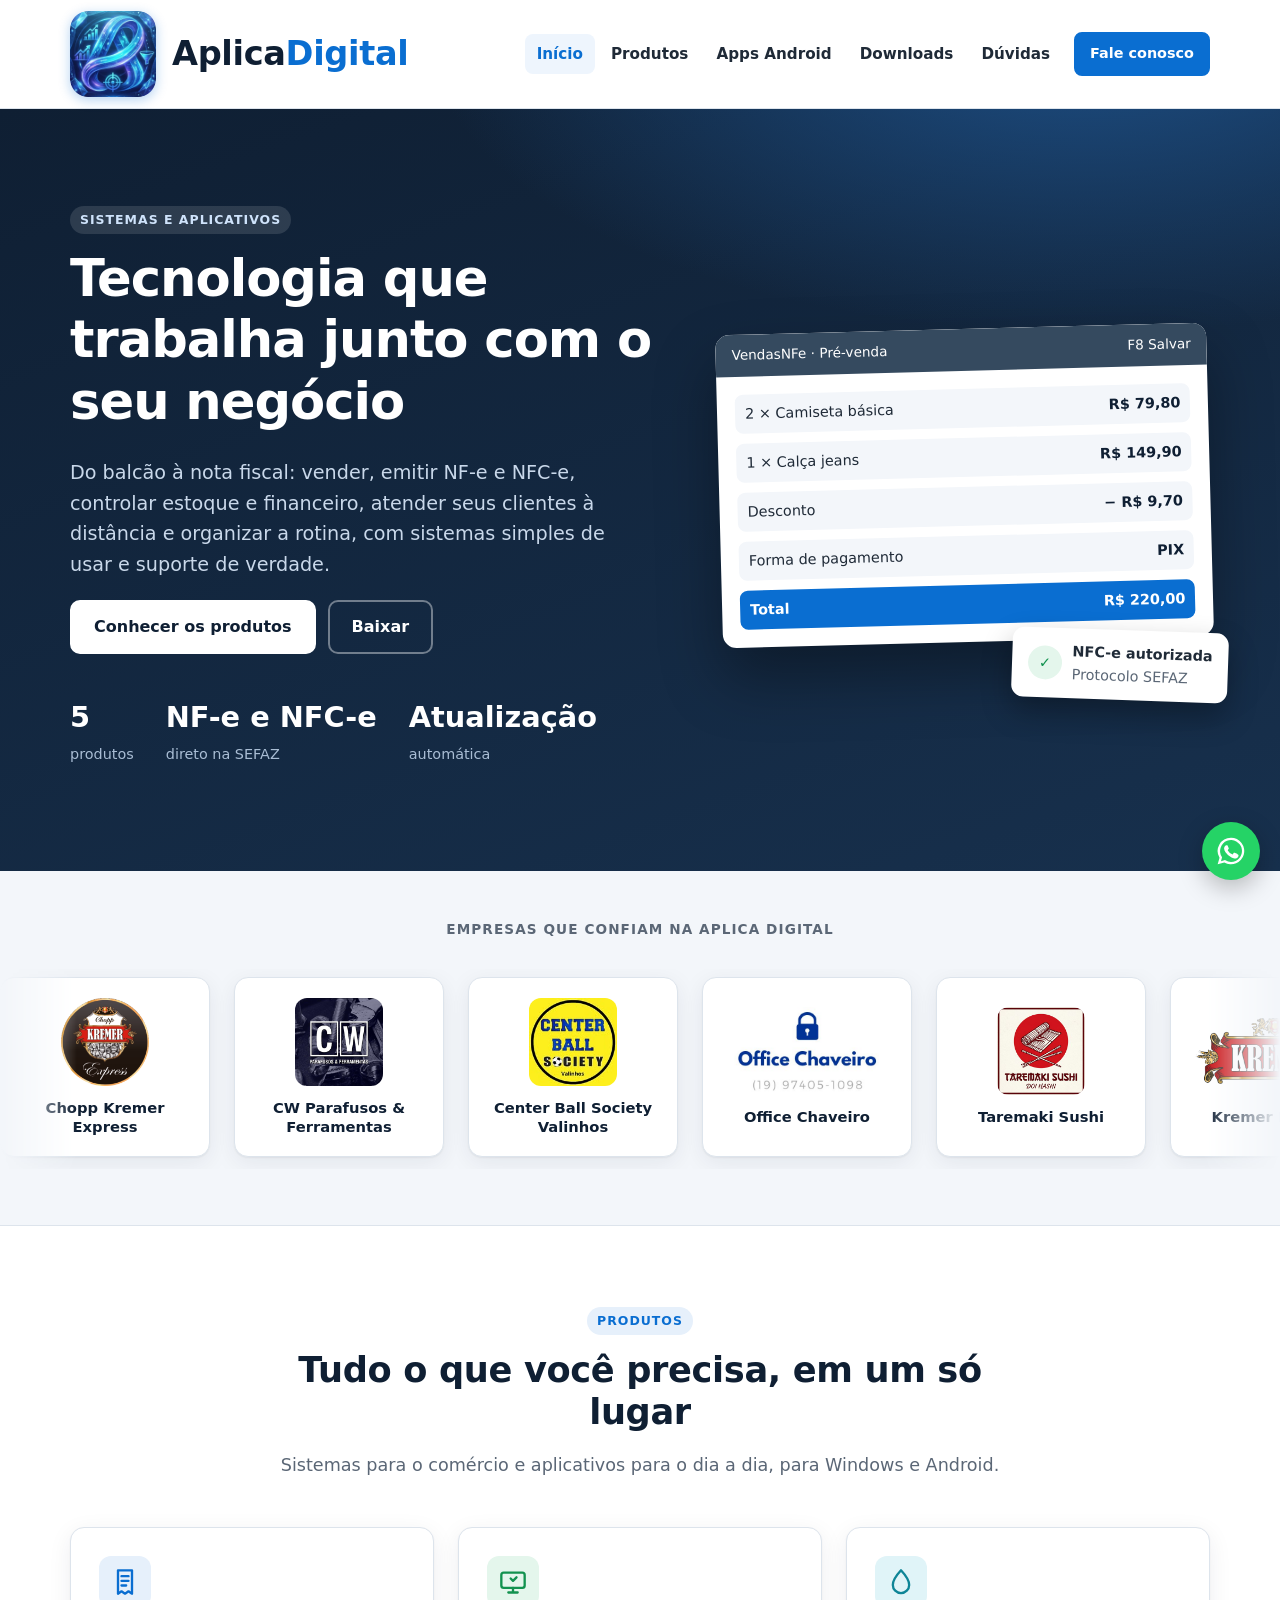
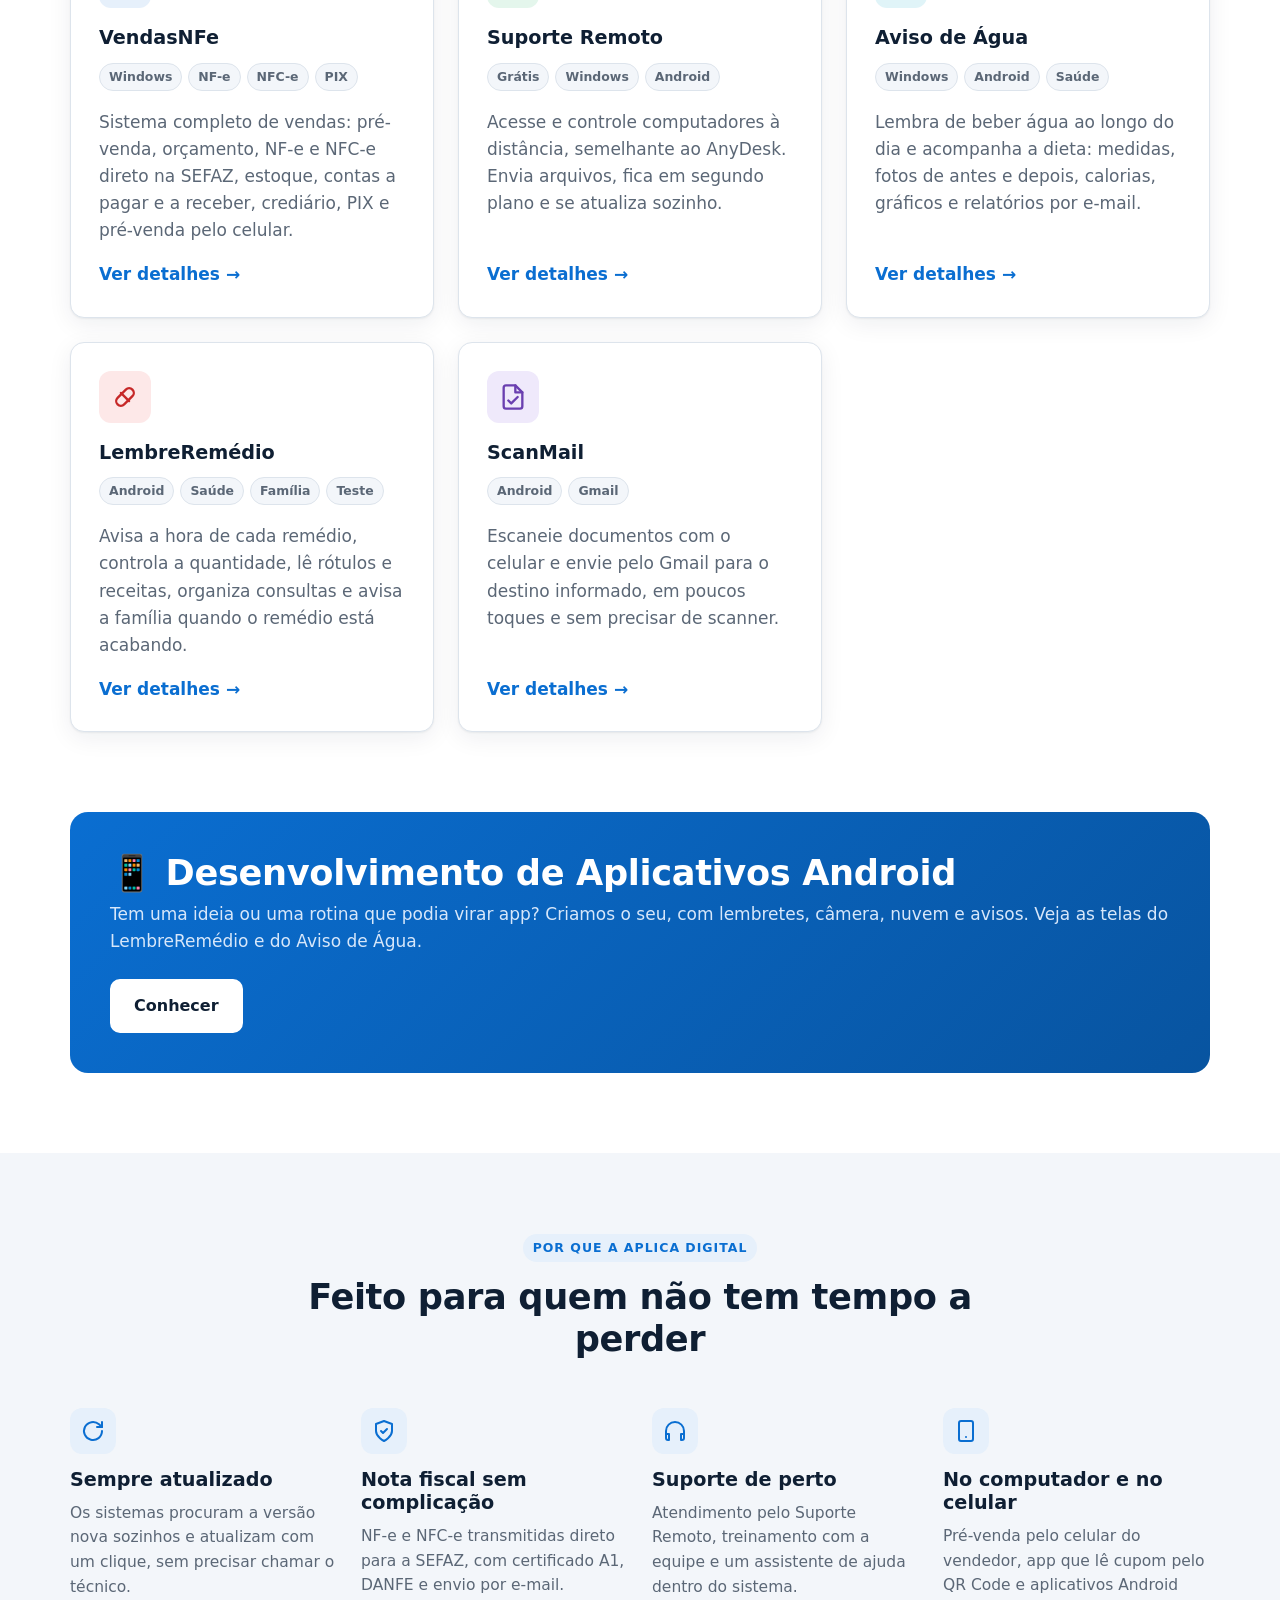
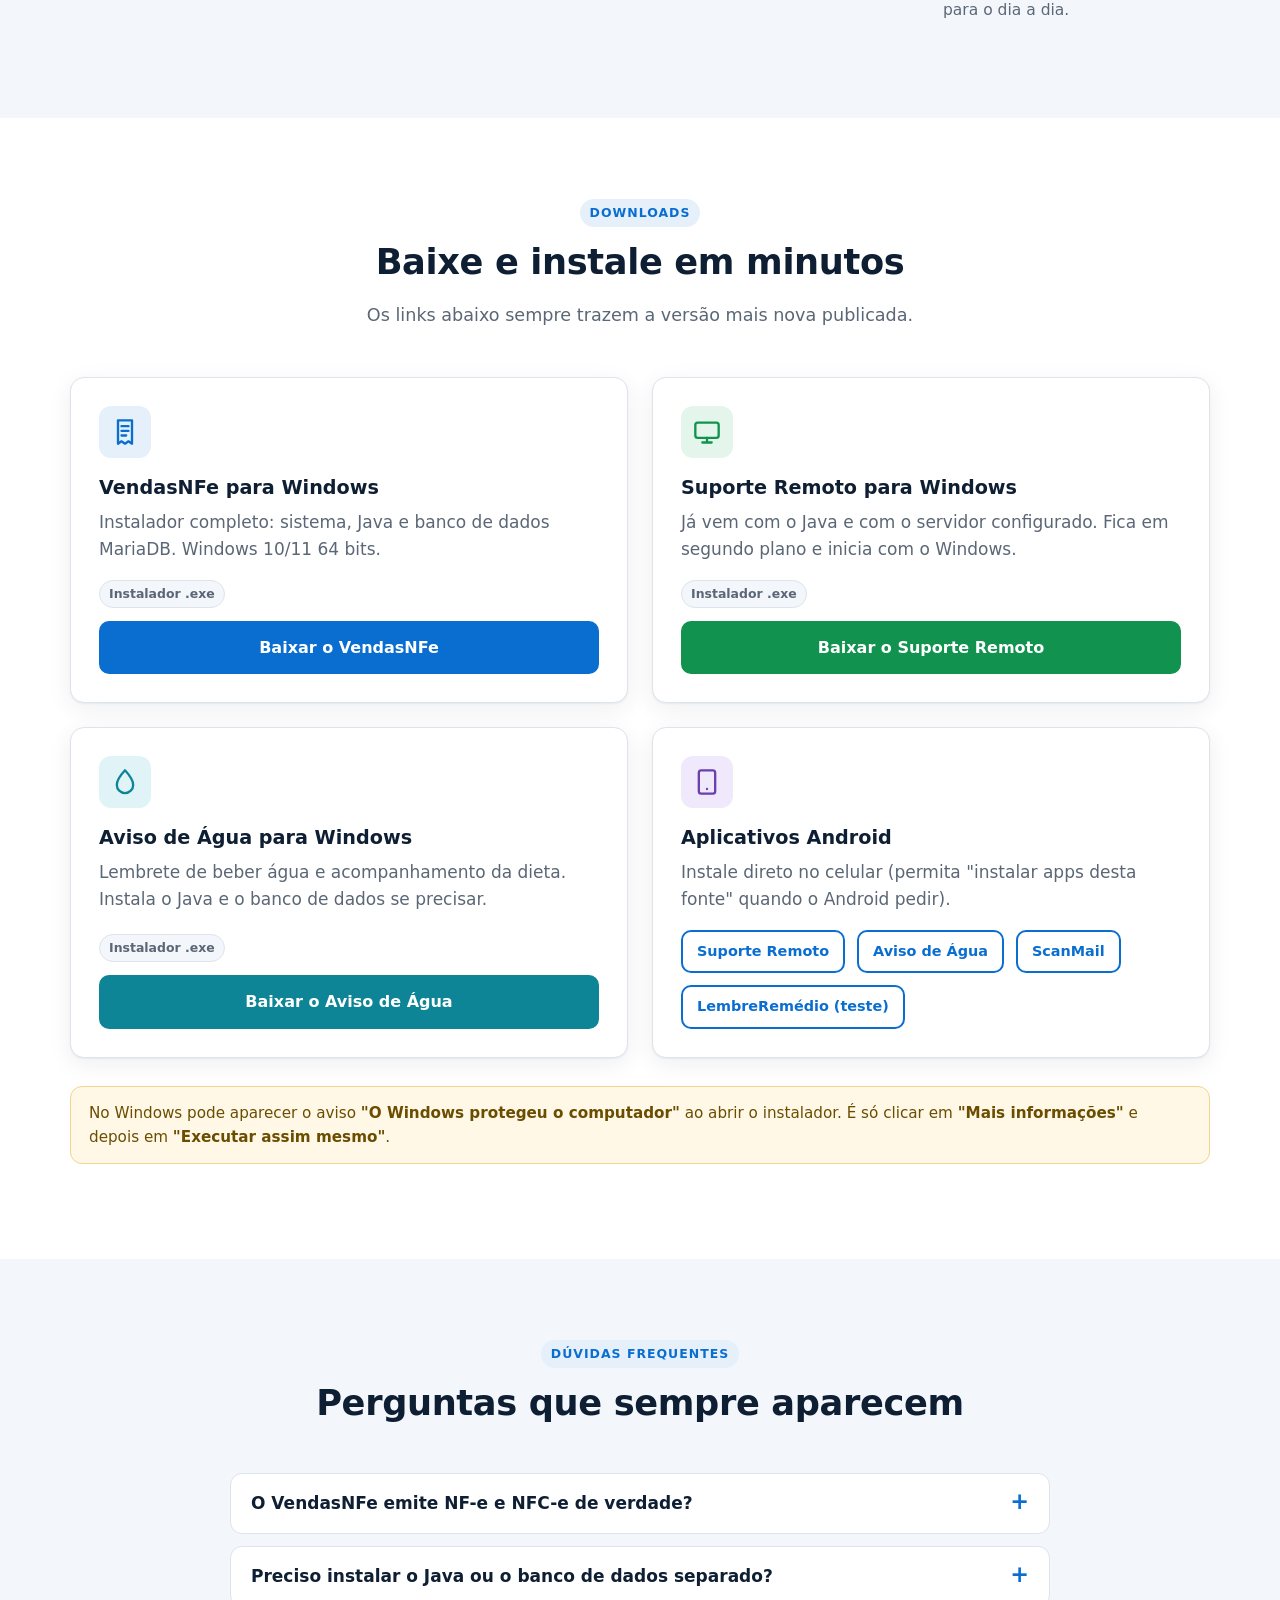
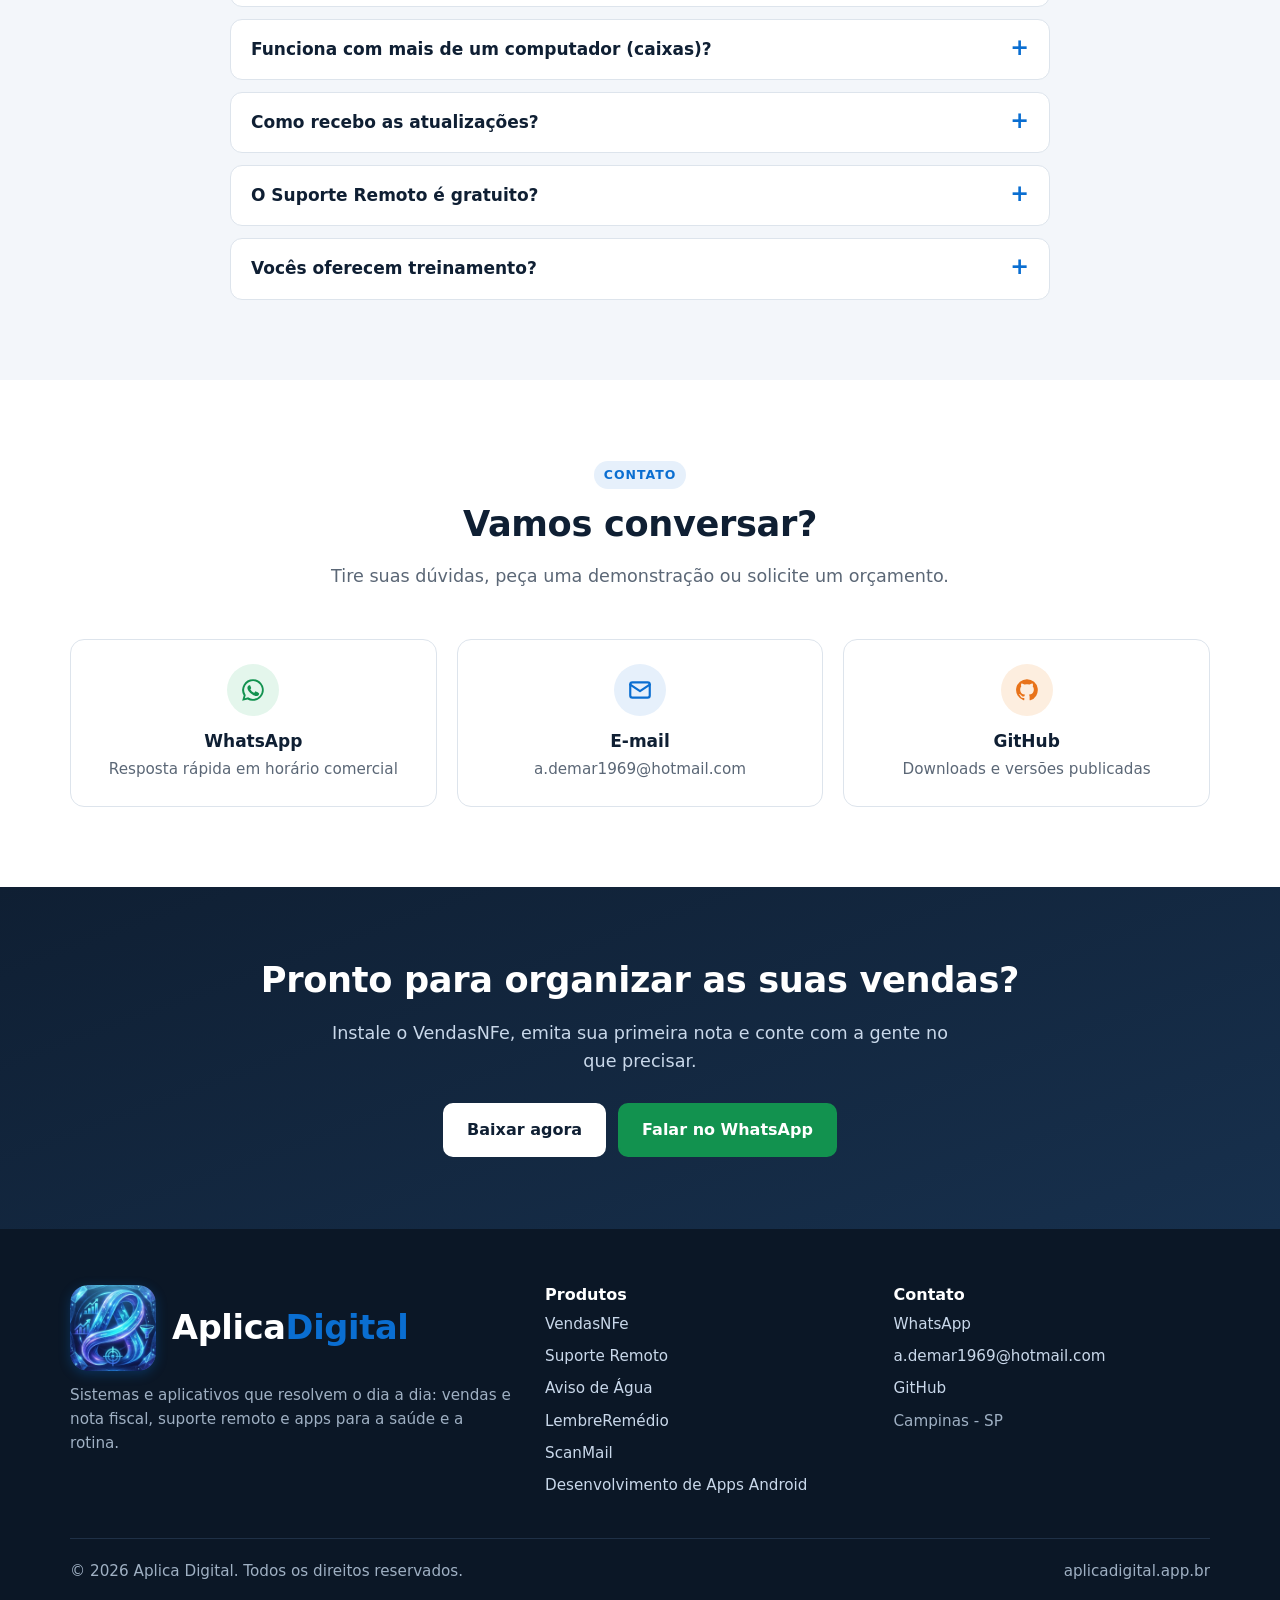
==== commit f80ff1a0: "Pagina Desenvolvimento de Aplicativos Android com telas do LembreRemedio e do Aviso de Agua Link no " ====
--- a/index.html
+++ b/index.html
@@ -109,6 +109,20 @@
     </div>
   </section>
 
+  <!-- ===================== APPS SOB MEDIDA ===================== -->
+  <section class="secao" style="padding-top:0">
+    <div class="container">
+      <div class="download">
+        <div>
+          <h2>📱 Desenvolvimento de Aplicativos Android</h2>
+          <p>Tem uma ideia ou uma rotina que podia virar app? Criamos o seu, com lembretes, câmera, nuvem e avisos.
+            Veja as telas do LembreRemédio e do Aviso de Água.</p>
+        </div>
+        <a class="botao claro" href="servicos/aplicativos-android.html">Conhecer</a>
+      </div>
+    </div>
+  </section>
+
   <!-- ===================== VANTAGENS ===================== -->
   <section class="secao cinza">
     <div class="container">
--- a/assets/estilo.css
+++ b/assets/estilo.css
@@ -176,6 +176,14 @@
 .vantagem .icone { width: 46px; height: 46px; border-radius: 12px; display: grid; place-items: center; margin-bottom: 14px; background: #e6f0fb; color: var(--azul); }
 .vantagem .icone svg { width: 24px; height: 24px; }
 .vantagem p { color: var(--texto-2); font-size: .97rem; }
+
+/* ---------- galeria de telas de aplicativos (celular) */
+.galeria-app { display: grid; grid-template-columns: repeat(4, 1fr); gap: 24px; align-items: start; }
+.galeria-app .tela { margin: 0; background: #0f1f33; border-radius: 30px; padding: 10px; box-shadow: 0 16px 36px rgba(15, 31, 51, .22); }
+.galeria-app .tela img { width: 100%; height: auto; border-radius: 22px; background: #fff; }
+.galeria-app figcaption { color: #cfe3fb; font-size: .9rem; text-align: center; padding: 10px 6px 4px; line-height: 1.35; }
+@media (max-width: 960px) { .galeria-app { grid-template-columns: repeat(2, 1fr); } }
+@media (max-width: 480px) { .galeria-app { gap: 14px; } .galeria-app .tela { border-radius: 22px; padding: 7px; } .galeria-app .tela img { border-radius: 16px; } }
 
 /* ---------- pagina de produto */
 .capa-produto { background: linear-gradient(160deg, var(--marinho) 0%, var(--marinho-2) 100%); color: #fff; padding: 72px 0; }
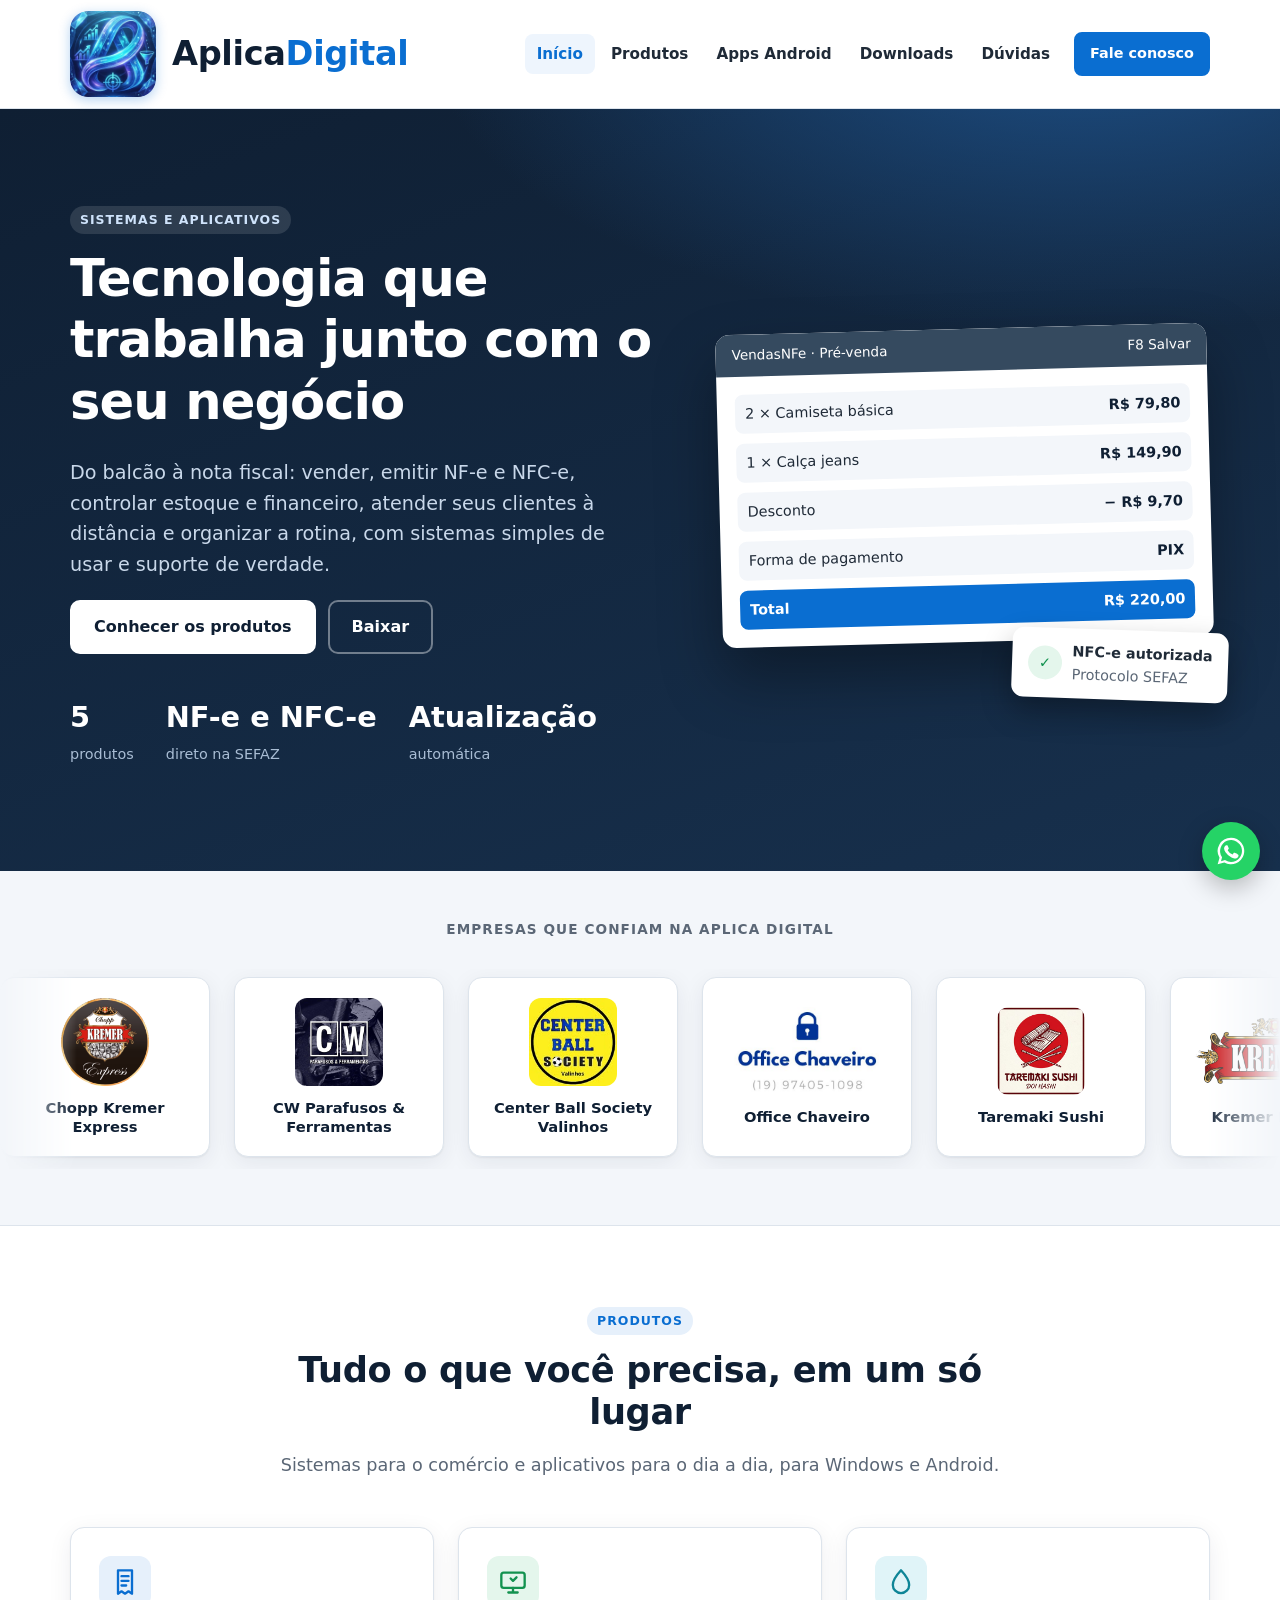
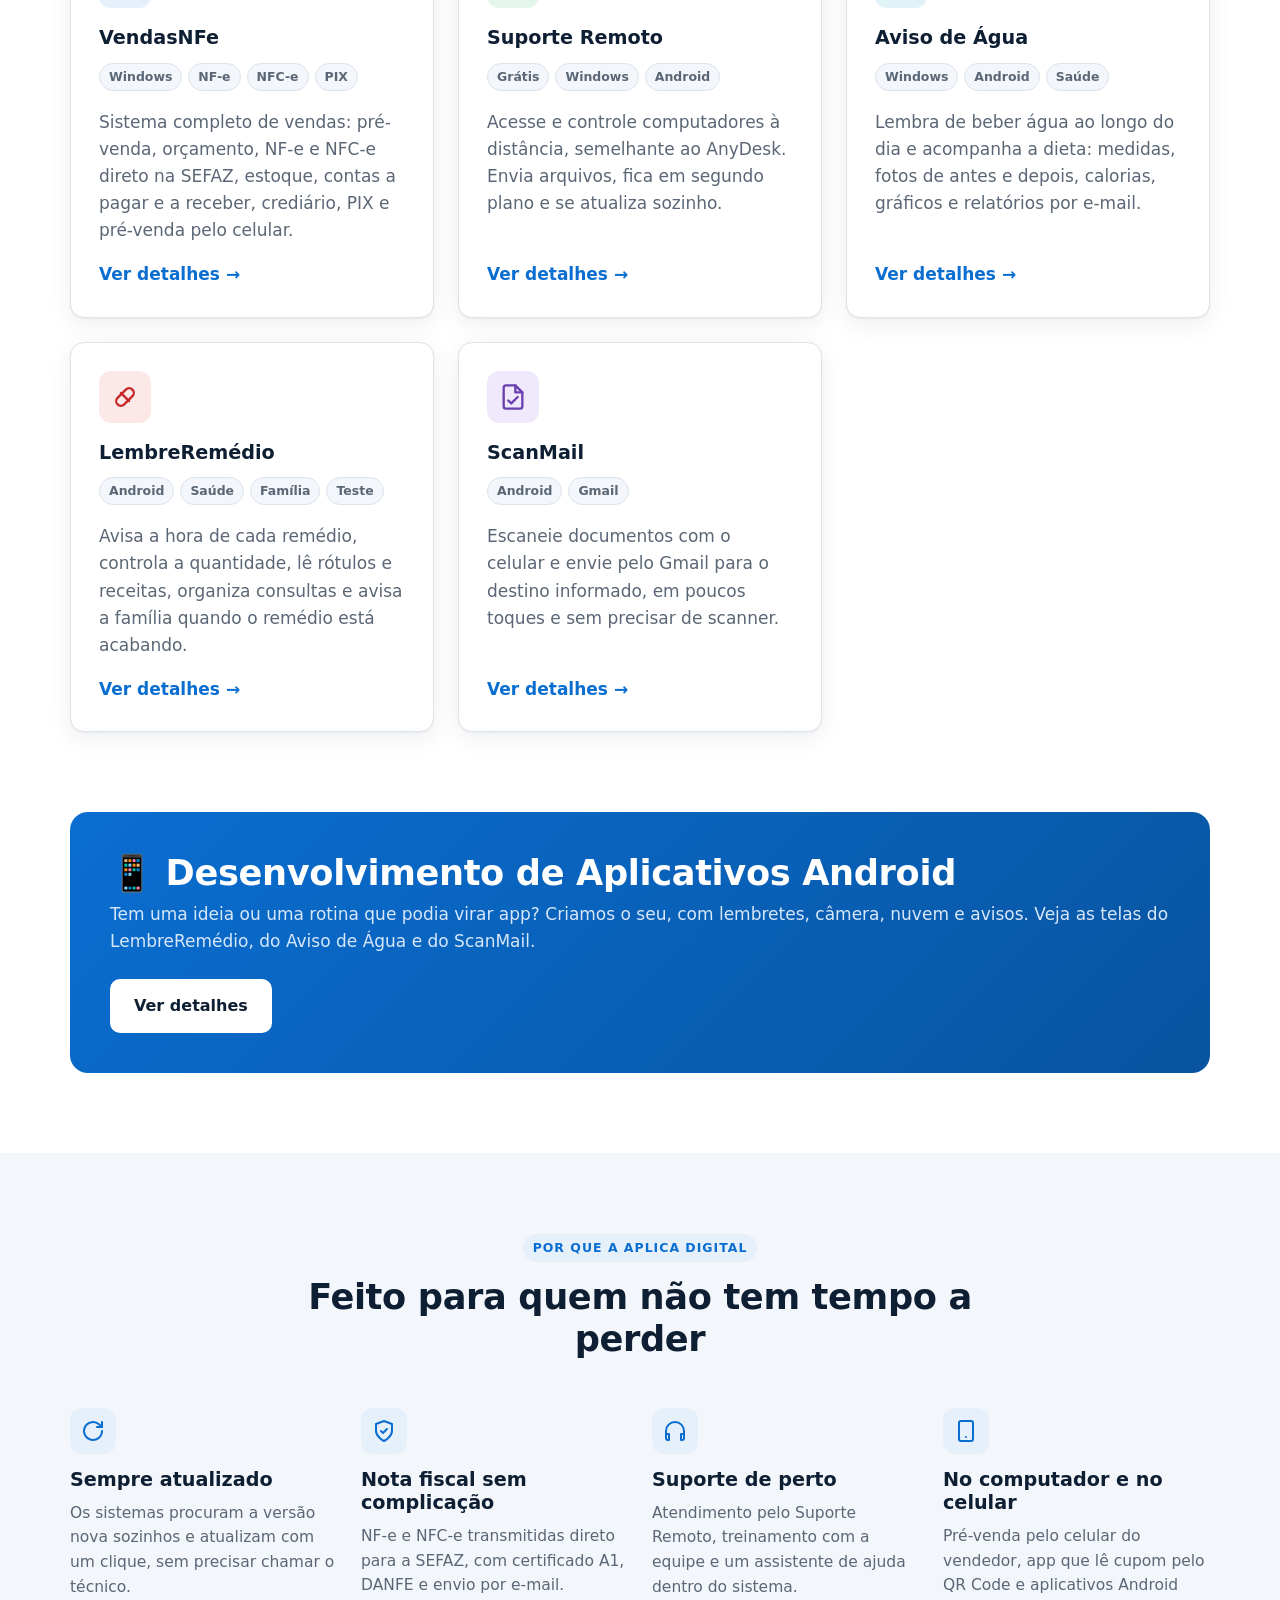
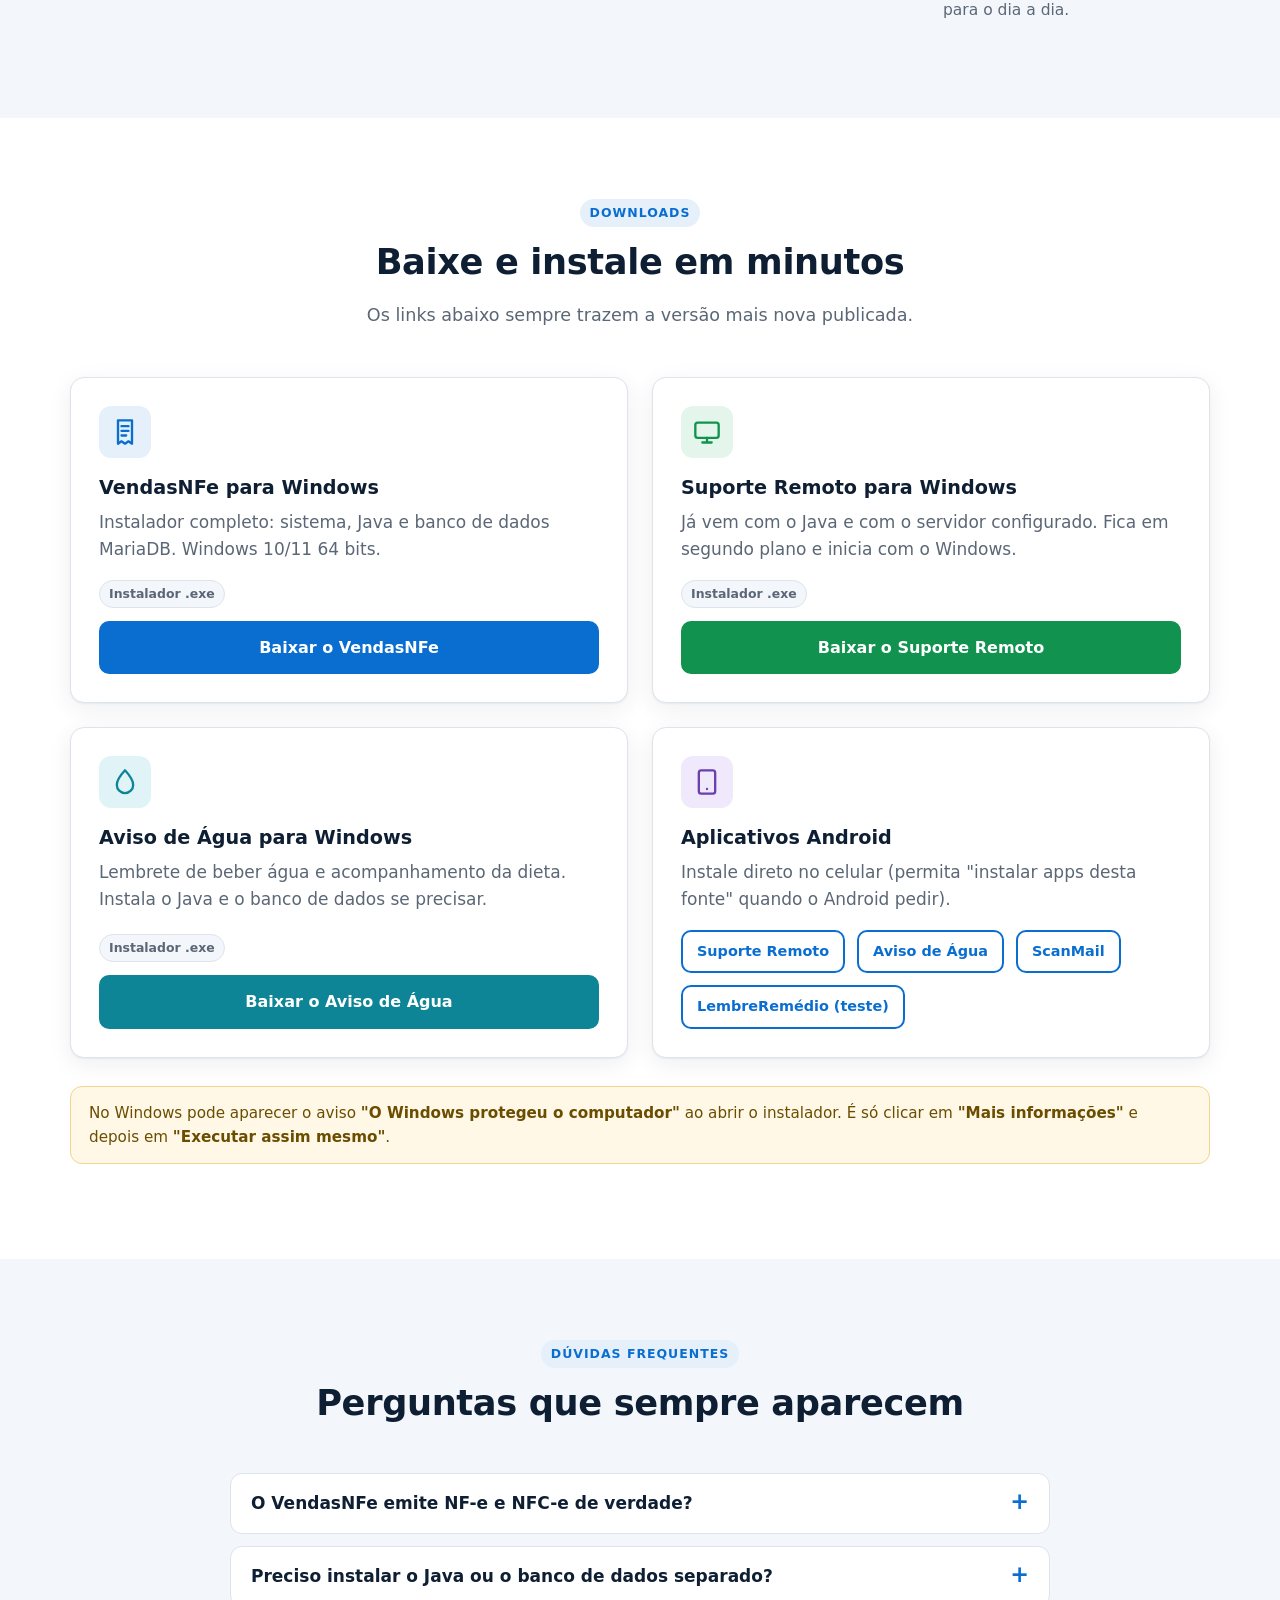
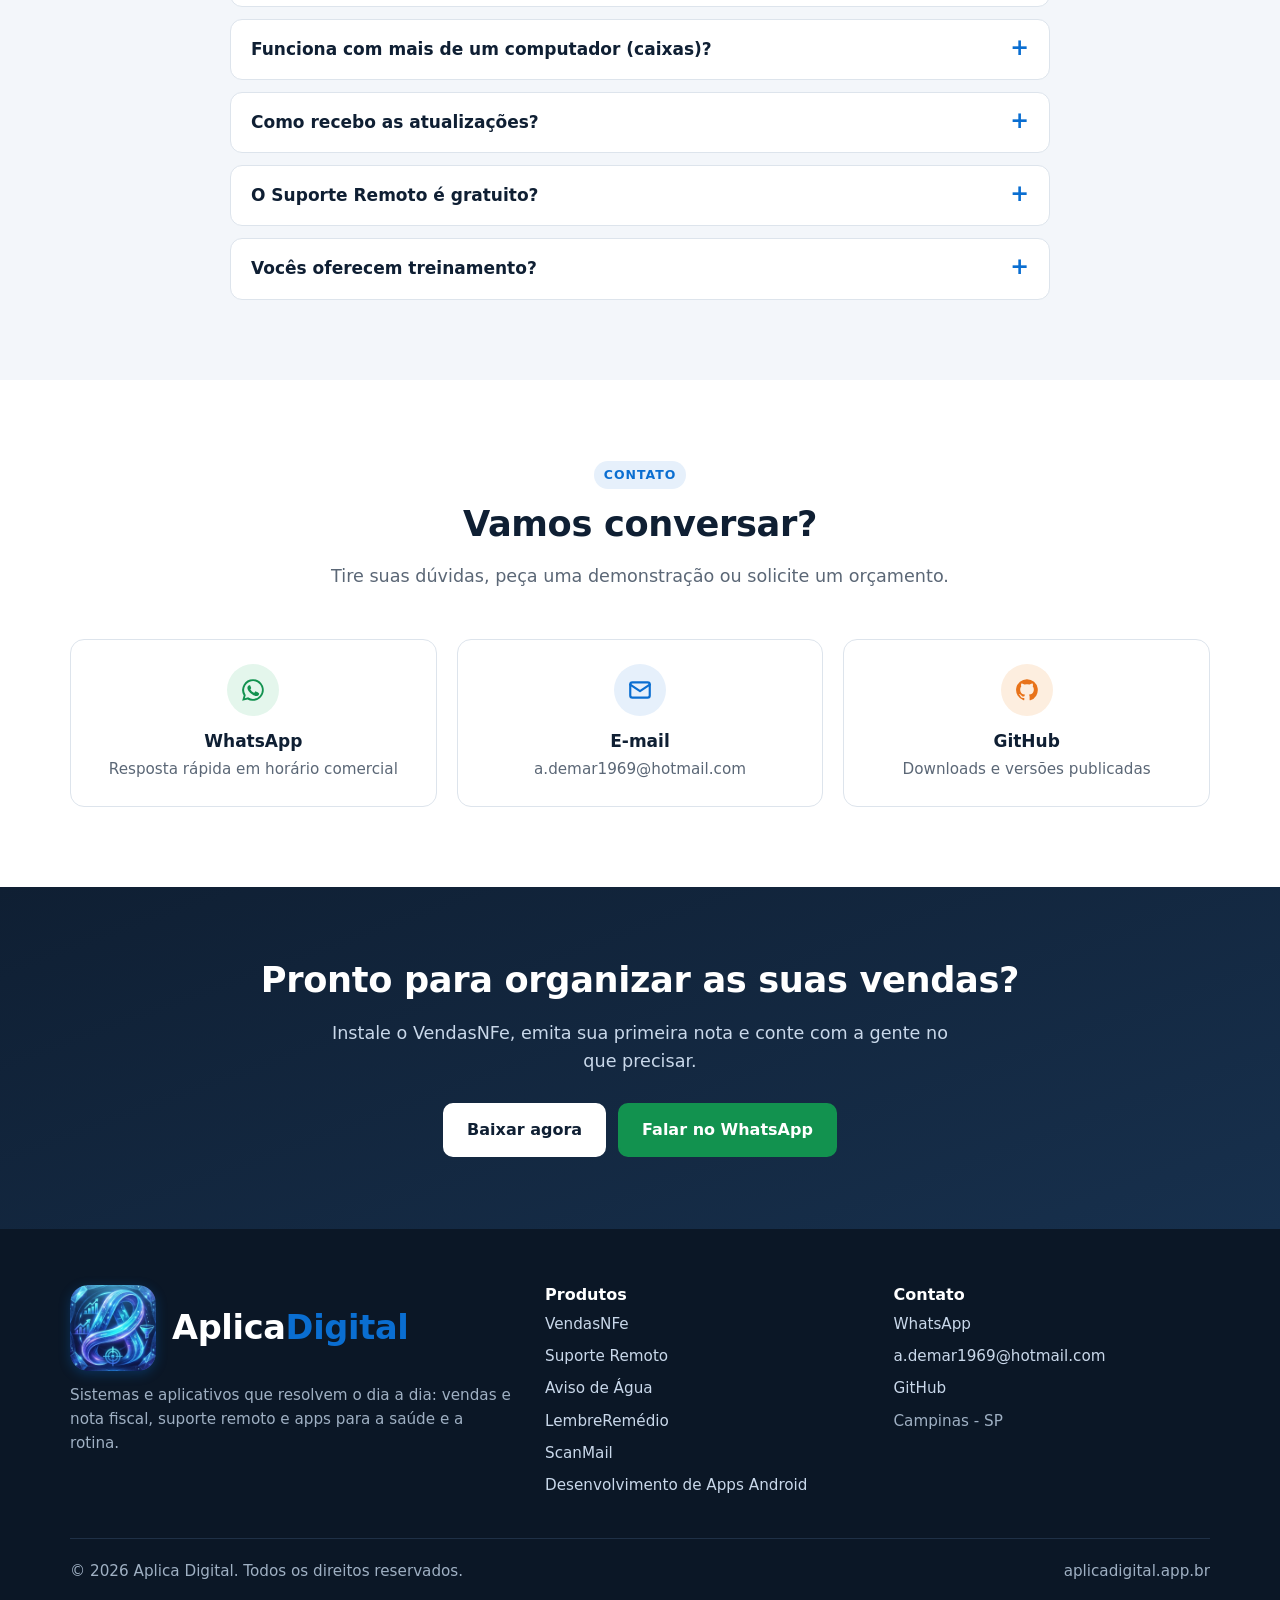
==== commit be4c79be: "Apps Android: ScanMail no portfolio, links Ver detalhes e icones Co-Authored-By: Claude Opus 5.5 <no" ====
--- a/index.html
+++ b/index.html
@@ -116,9 +116,9 @@
         <div>
           <h2>📱 Desenvolvimento de Aplicativos Android</h2>
           <p>Tem uma ideia ou uma rotina que podia virar app? Criamos o seu, com lembretes, câmera, nuvem e avisos.
-            Veja as telas do LembreRemédio e do Aviso de Água.</p>
-        </div>
-        <a class="botao claro" href="servicos/aplicativos-android.html">Conhecer</a>
+            Veja as telas do LembreRemédio, do Aviso de Água e do ScanMail.</p>
+        </div>
+        <a class="botao claro" href="servicos/aplicativos-android.html">Ver detalhes</a>
       </div>
     </div>
   </section>
--- a/assets/estilo.css
+++ b/assets/estilo.css
@@ -182,7 +182,11 @@
 .galeria-app .tela { margin: 0; background: #0f1f33; border-radius: 30px; padding: 10px; box-shadow: 0 16px 36px rgba(15, 31, 51, .22); }
 .galeria-app .tela img { width: 100%; height: auto; border-radius: 22px; background: #fff; }
 .galeria-app figcaption { color: #cfe3fb; font-size: .9rem; text-align: center; padding: 10px 6px 4px; line-height: 1.35; }
-@media (max-width: 960px) { .galeria-app { grid-template-columns: repeat(2, 1fr); } }
+.titulo-secao .ver-detalhes { display: inline-flex; gap: 6px; align-items: center; font-weight: 700; text-decoration: none; white-space: nowrap; }
+.titulo-secao .ver-detalhes:after { content: "→"; transition: transform .15s; }
+.titulo-secao .ver-detalhes:hover:after { transform: translateX(4px); }
+.galeria-app.duas { grid-template-columns: repeat(2, minmax(0, 270px)); justify-content: center; }
+@media (max-width: 960px) { .galeria-app, .galeria-app.duas { grid-template-columns: repeat(2, 1fr); } }
 @media (max-width: 480px) { .galeria-app { gap: 14px; } .galeria-app .tela { border-radius: 22px; padding: 7px; } .galeria-app .tela img { border-radius: 16px; } }
 
 /* ---------- pagina de produto */
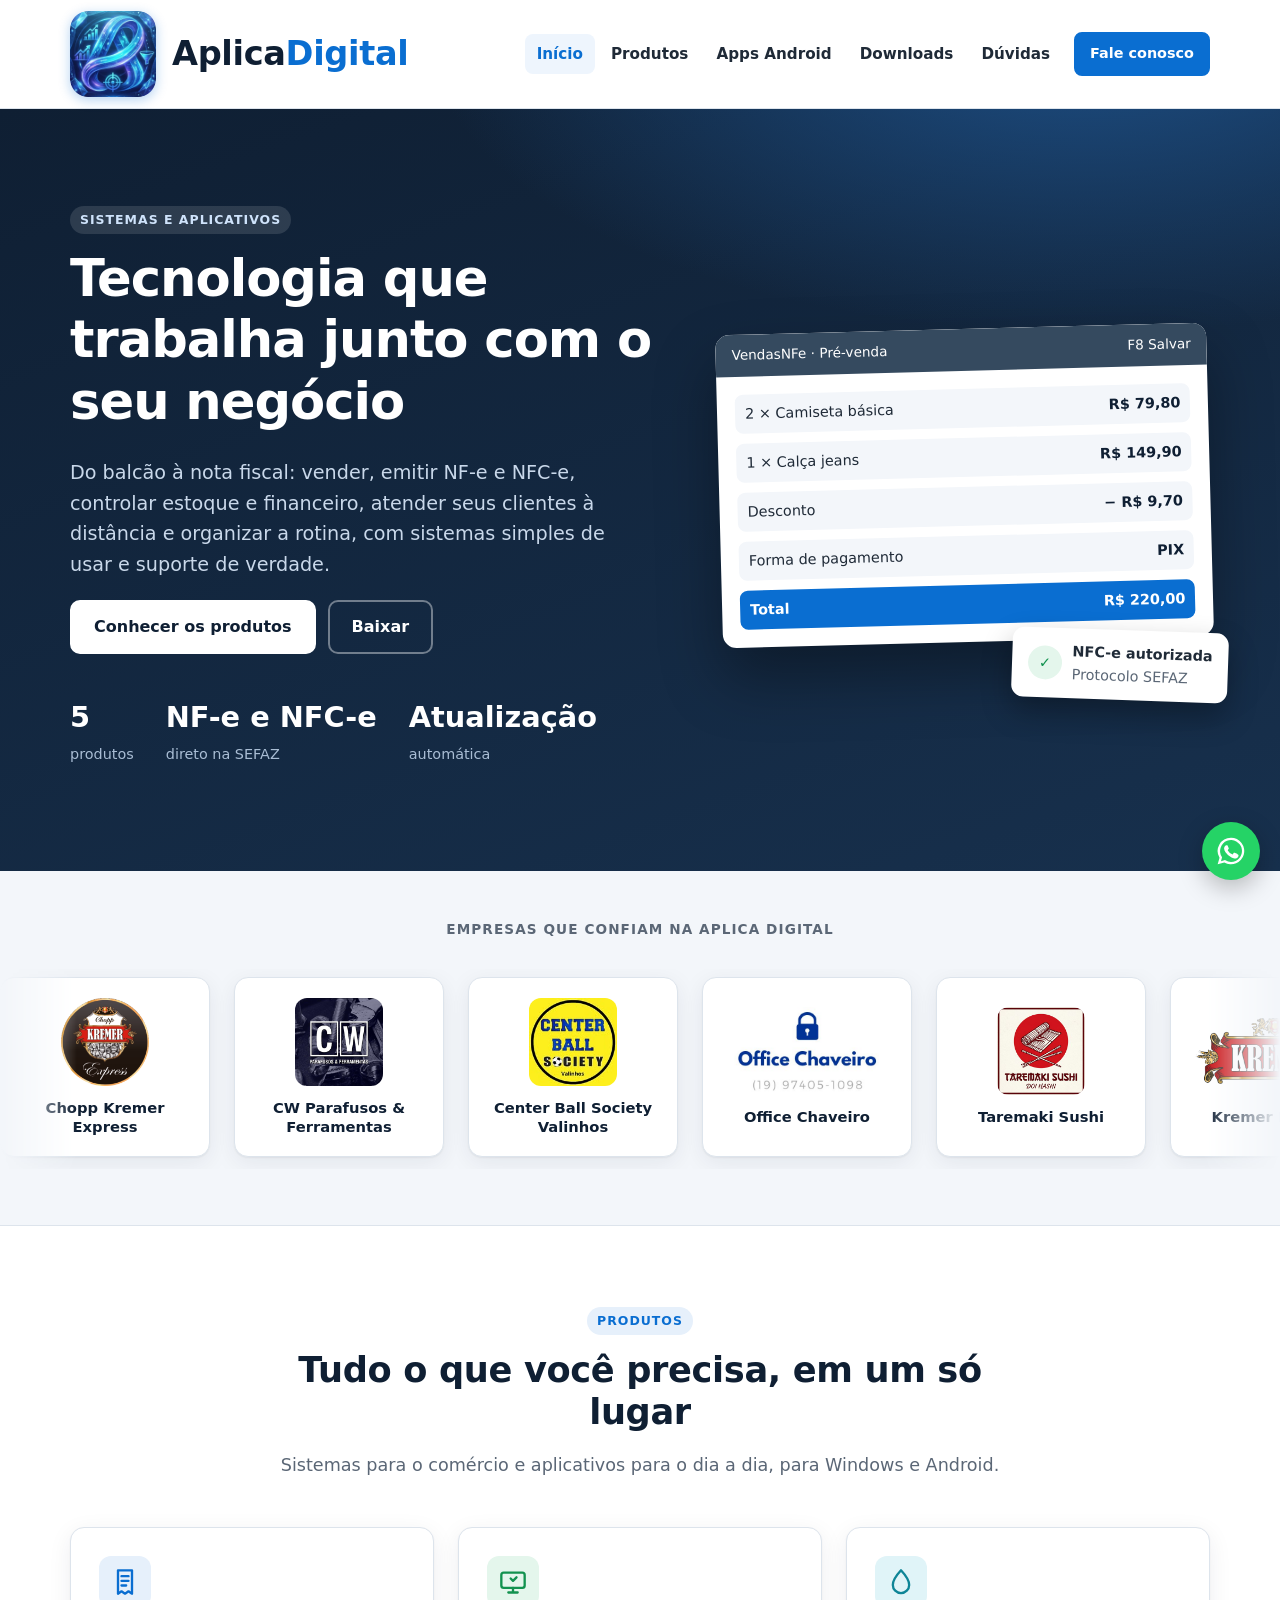
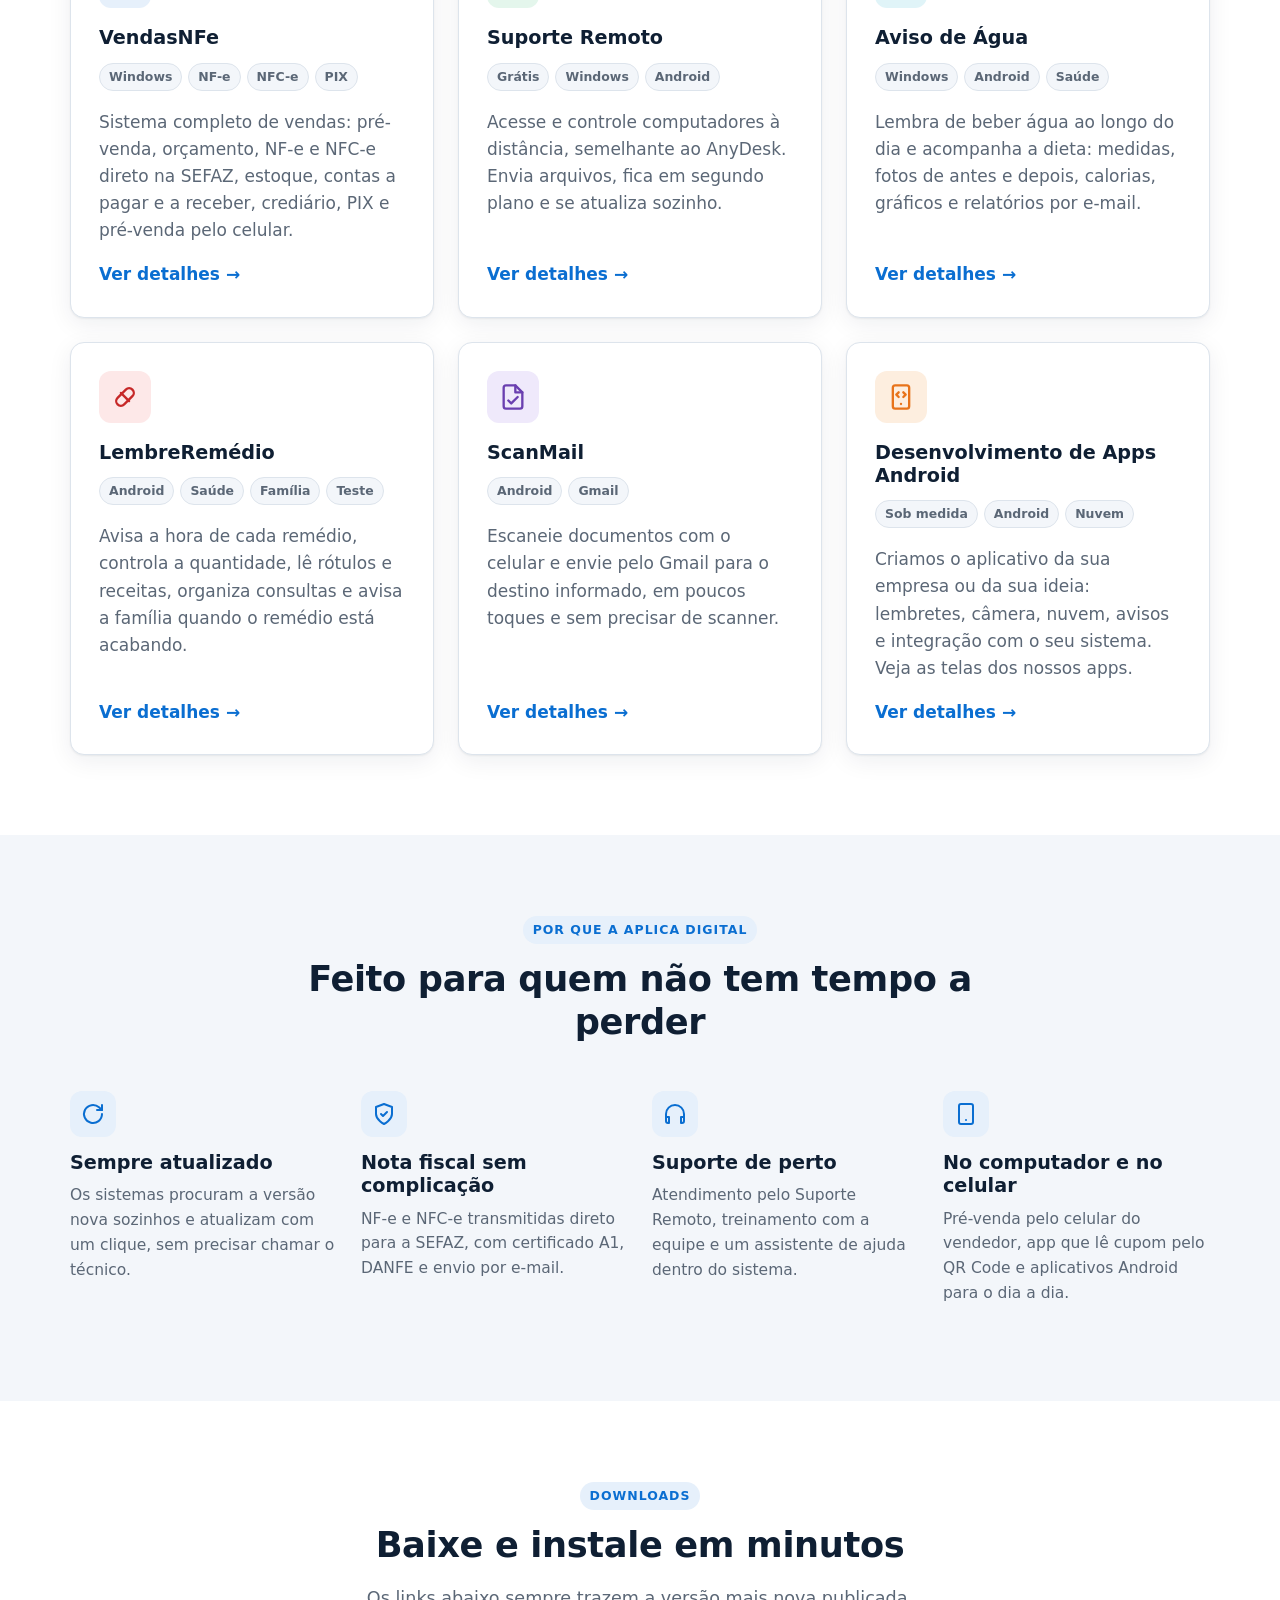
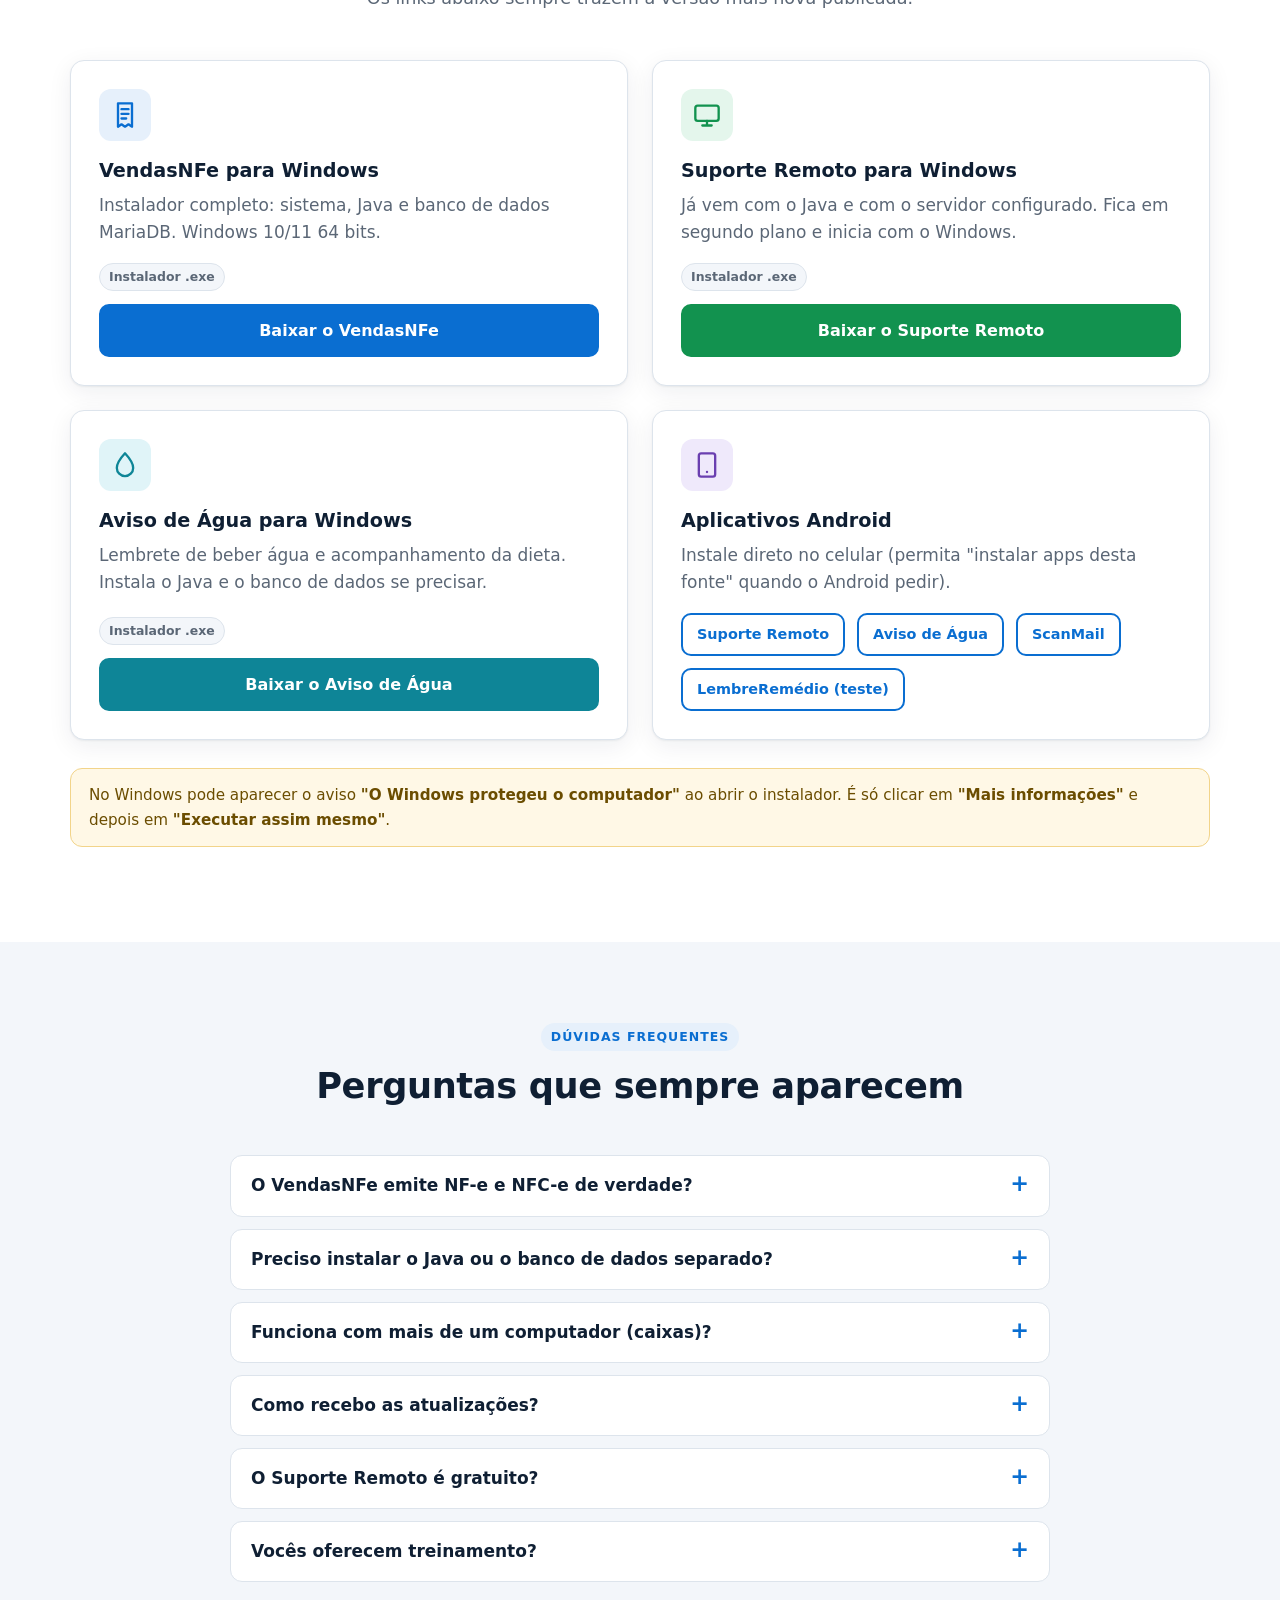
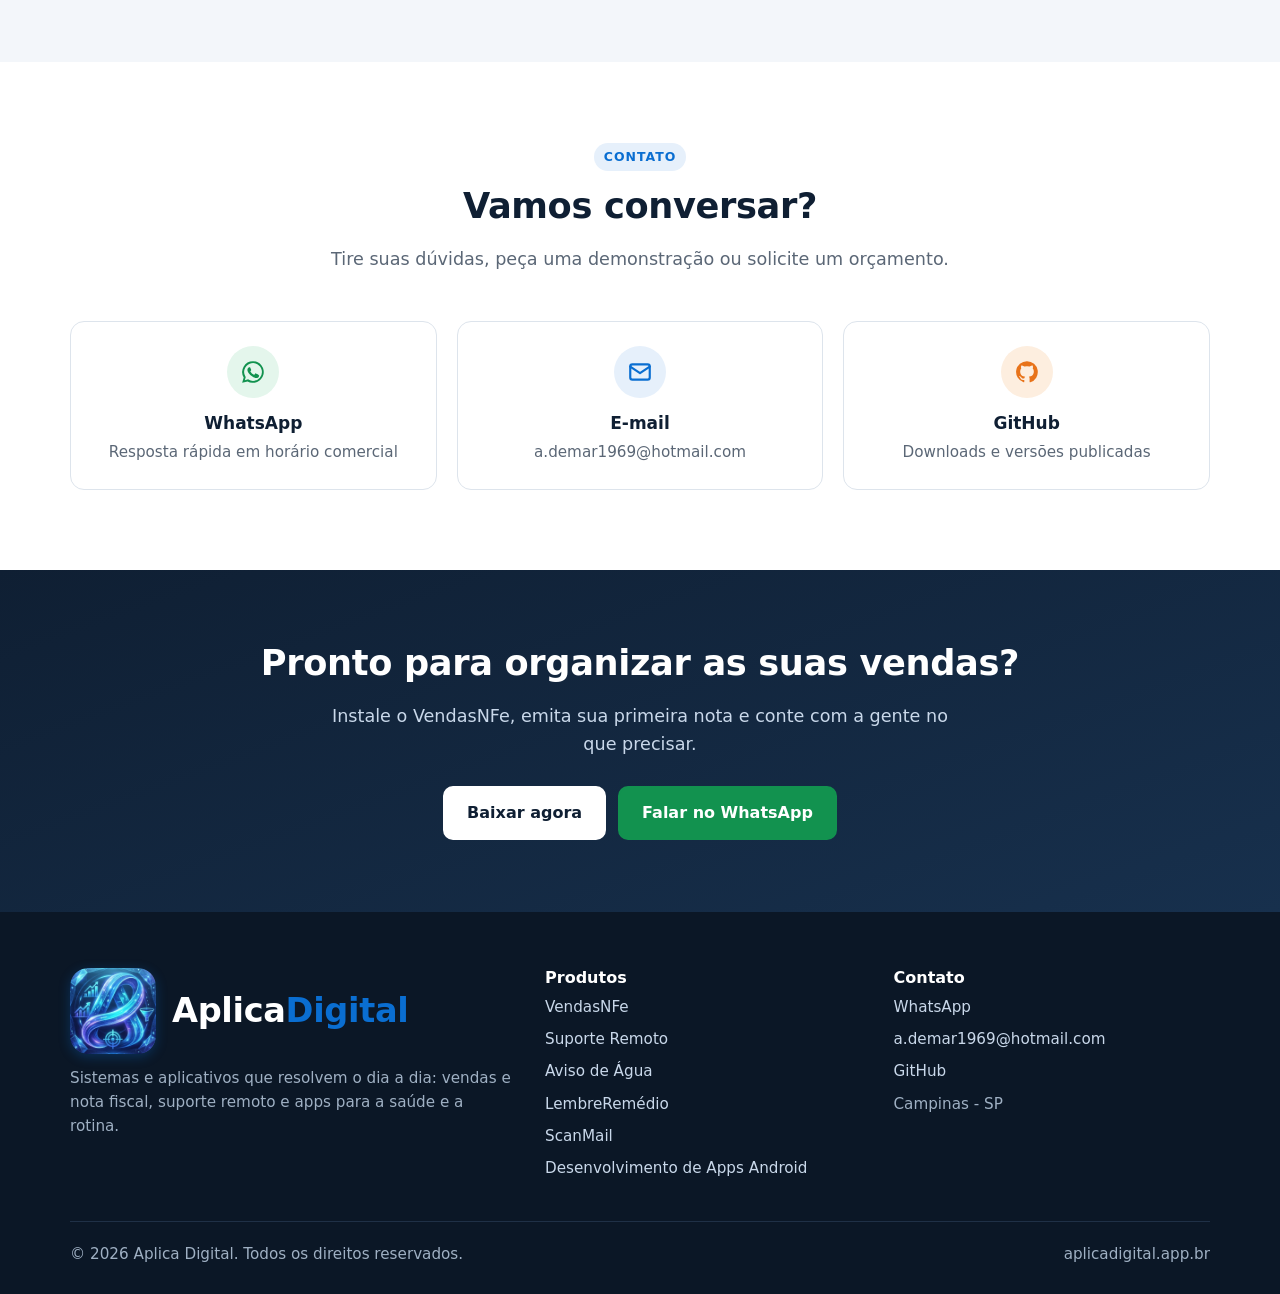
==== commit 6602c272: "Pagina inicial: cartao com icone para Desenvolvimento de Apps Android Co-Authored-By: Claude Opus 5." ====
--- a/index.html
+++ b/index.html
@@ -105,20 +105,13 @@
           <p>Escaneie documentos com o celular e envie pelo Gmail para o destino informado, em poucos toques e sem precisar de scanner.</p>
           <a class="mais" href="produtos/scanmail.html">Ver detalhes</a>
         </article>
-      </div>
-    </div>
-  </section>
-
-  <!-- ===================== APPS SOB MEDIDA ===================== -->
-  <section class="secao" style="padding-top:0">
-    <div class="container">
-      <div class="download">
-        <div>
-          <h2>📱 Desenvolvimento de Aplicativos Android</h2>
-          <p>Tem uma ideia ou uma rotina que podia virar app? Criamos o seu, com lembretes, câmera, nuvem e avisos.
-            Veja as telas do LembreRemédio, do Aviso de Água e do ScanMail.</p>
-        </div>
-        <a class="botao claro" href="servicos/aplicativos-android.html">Ver detalhes</a>
+        <article class="cartao">
+          <div class="icone c-laranja"><svg viewBox="0 0 24 24" fill="none" stroke="currentColor" stroke-width="2" stroke-linecap="round" stroke-linejoin="round"><rect x="5" y="2" width="14" height="20" rx="2"/><path d="M12 18h.01"/><path d="m10 8-2 2 2 2M14 8l2 2-2 2"/></svg></div>
+          <h3>Desenvolvimento de Apps Android</h3>
+          <div class="tags"><span class="tag">Sob medida</span><span class="tag">Android</span><span class="tag">Nuvem</span></div>
+          <p>Criamos o aplicativo da sua empresa ou da sua ideia: lembretes, câmera, nuvem, avisos e integração com o seu sistema. Veja as telas dos nossos apps.</p>
+          <a class="mais" href="servicos/aplicativos-android.html">Ver detalhes</a>
+        </article>
       </div>
     </div>
   </section>
--- a/assets/estilo.css
+++ b/assets/estilo.css
@@ -182,7 +182,14 @@
 .galeria-app .tela { margin: 0; background: #0f1f33; border-radius: 30px; padding: 10px; box-shadow: 0 16px 36px rgba(15, 31, 51, .22); }
 .galeria-app .tela img { width: 100%; height: auto; border-radius: 22px; background: #fff; }
 .galeria-app figcaption { color: #cfe3fb; font-size: .9rem; text-align: center; padding: 10px 6px 4px; line-height: 1.35; }
-.titulo-secao .ver-detalhes { display: inline-flex; gap: 6px; align-items: center; font-weight: 700; text-decoration: none; white-space: nowrap; }
+/* portfólio: cartões que abrem as telas */
+button.mais { background: none; border: 0; padding: 0; font: inherit; font-weight: 700; color: var(--azul); cursor: pointer; text-align: left; }
+button.mais[aria-expanded="true"]:after { content: "↓"; }
+.painel-telas { margin-top: 28px; background: #fff; border: 1px solid var(--borda); border-radius: var(--raio); padding: 24px; box-shadow: var(--sombra); scroll-margin-top: 110px; }
+.painel-telas .painel-topo { display: flex; justify-content: space-between; align-items: center; gap: 12px; flex-wrap: wrap; margin-bottom: 20px; }
+.painel-telas .painel-topo h3 { margin: 0; font-size: 1.4rem; }
+.painel-telas .galeria-app figcaption { color: #cfe3fb; }
+.painel-topo .ver-detalhes, .titulo-secao .ver-detalhes { display: inline-flex; gap: 6px; align-items: center; font-weight: 700; text-decoration: none; white-space: nowrap; }
 .titulo-secao .ver-detalhes:after { content: "→"; transition: transform .15s; }
 .titulo-secao .ver-detalhes:hover:after { transform: translateX(4px); }
 .galeria-app.duas { grid-template-columns: repeat(2, minmax(0, 270px)); justify-content: center; }
